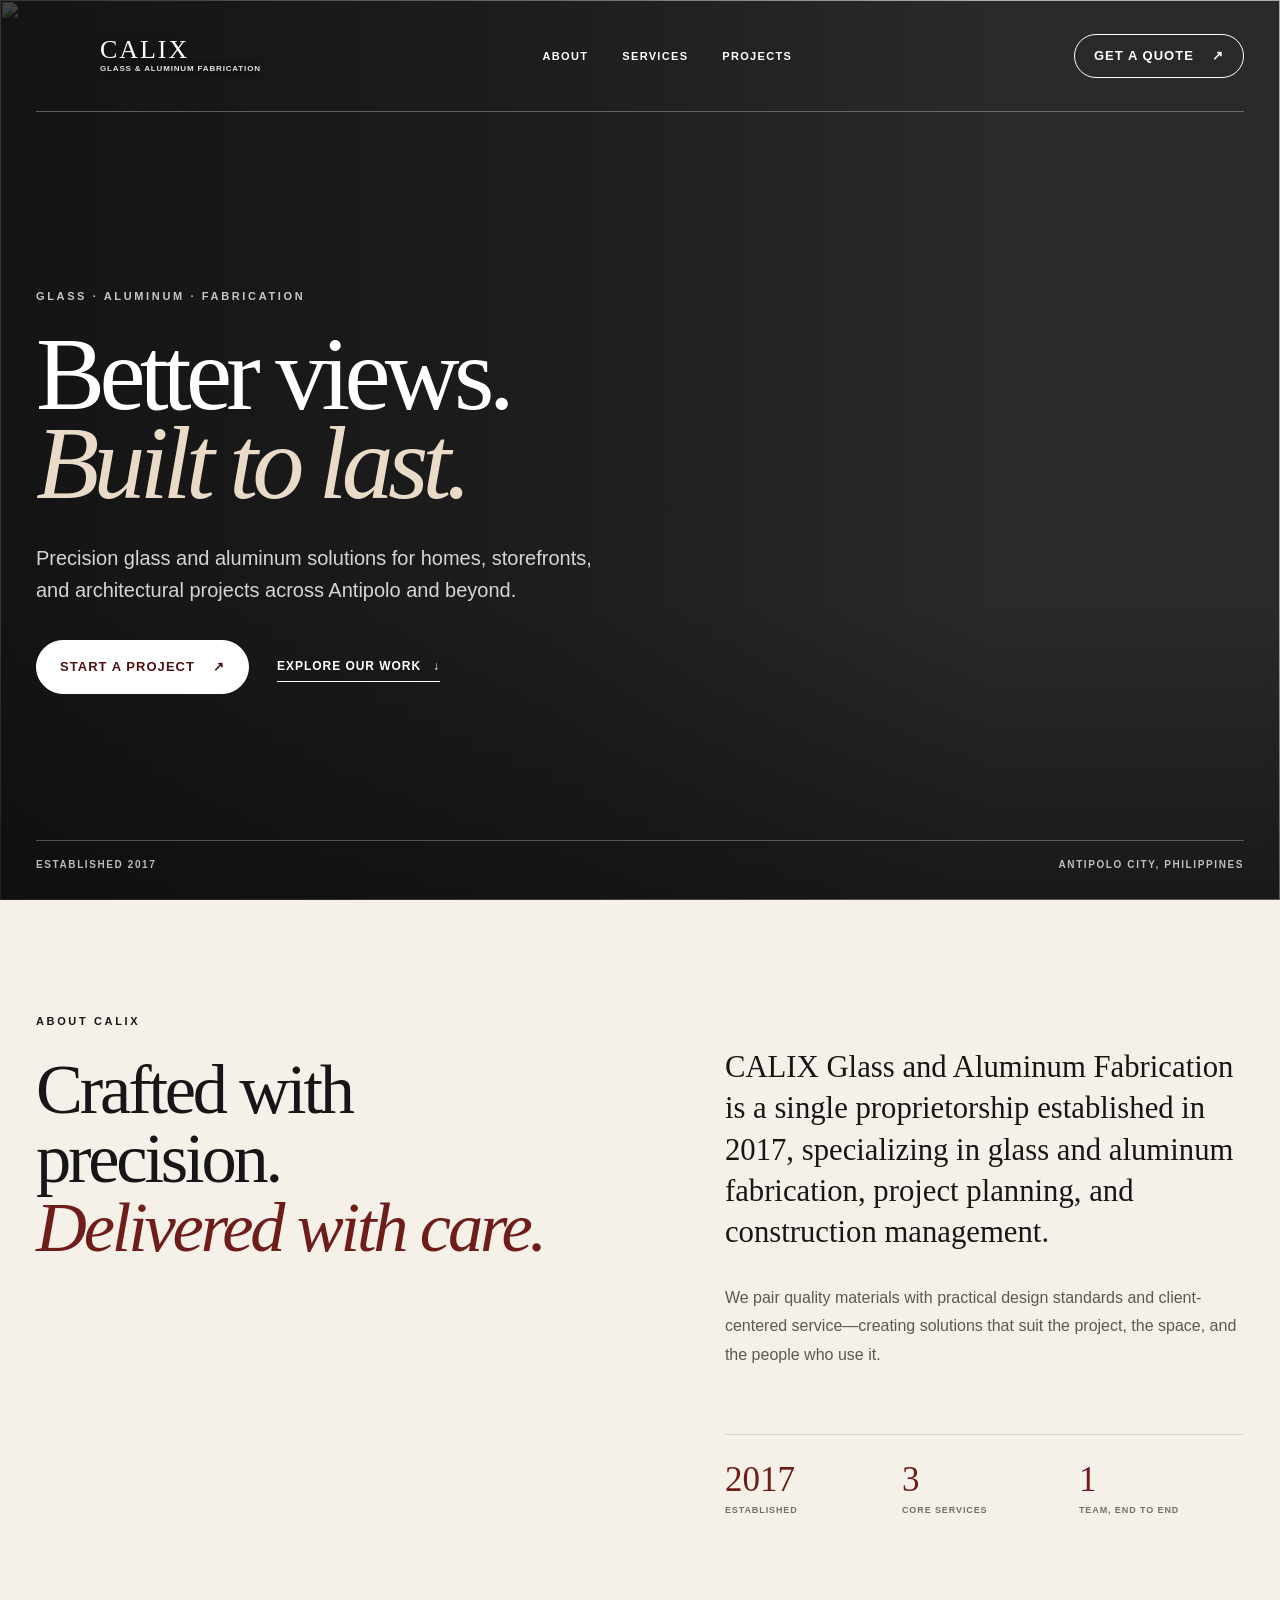
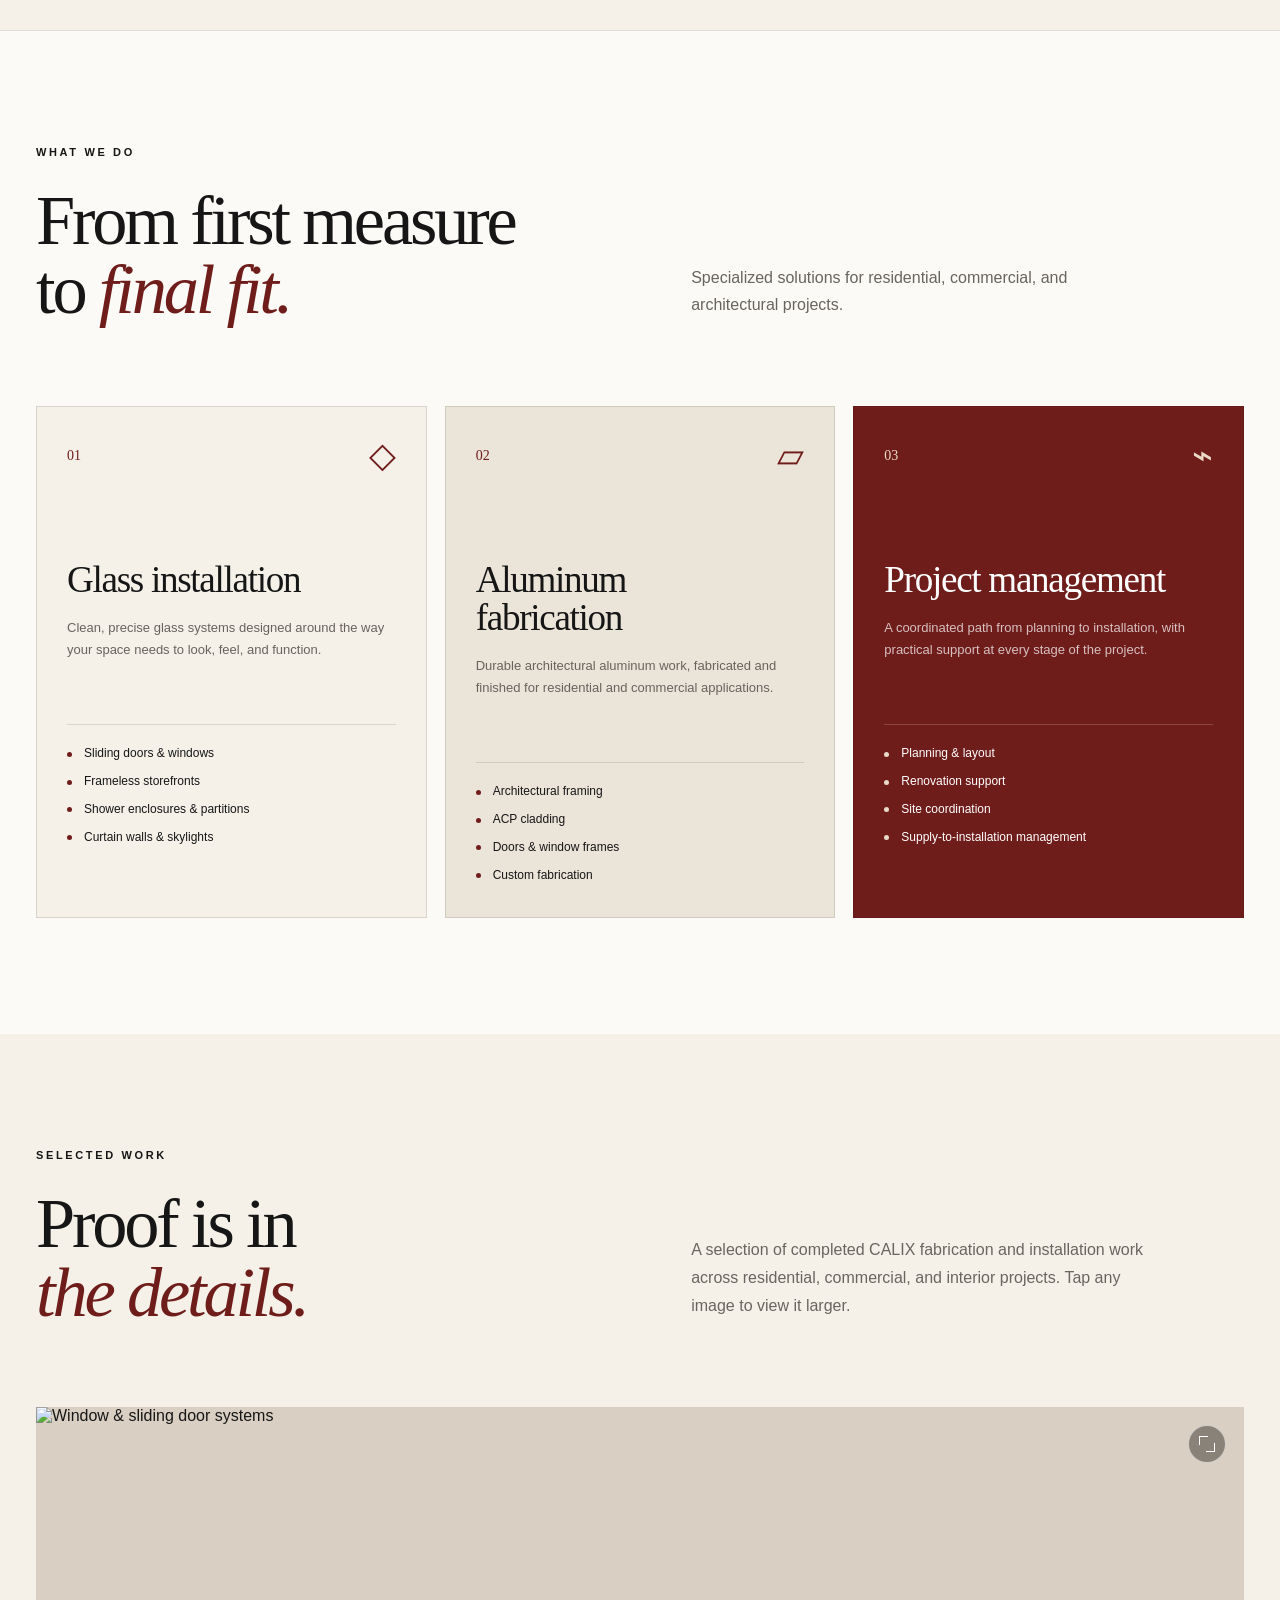
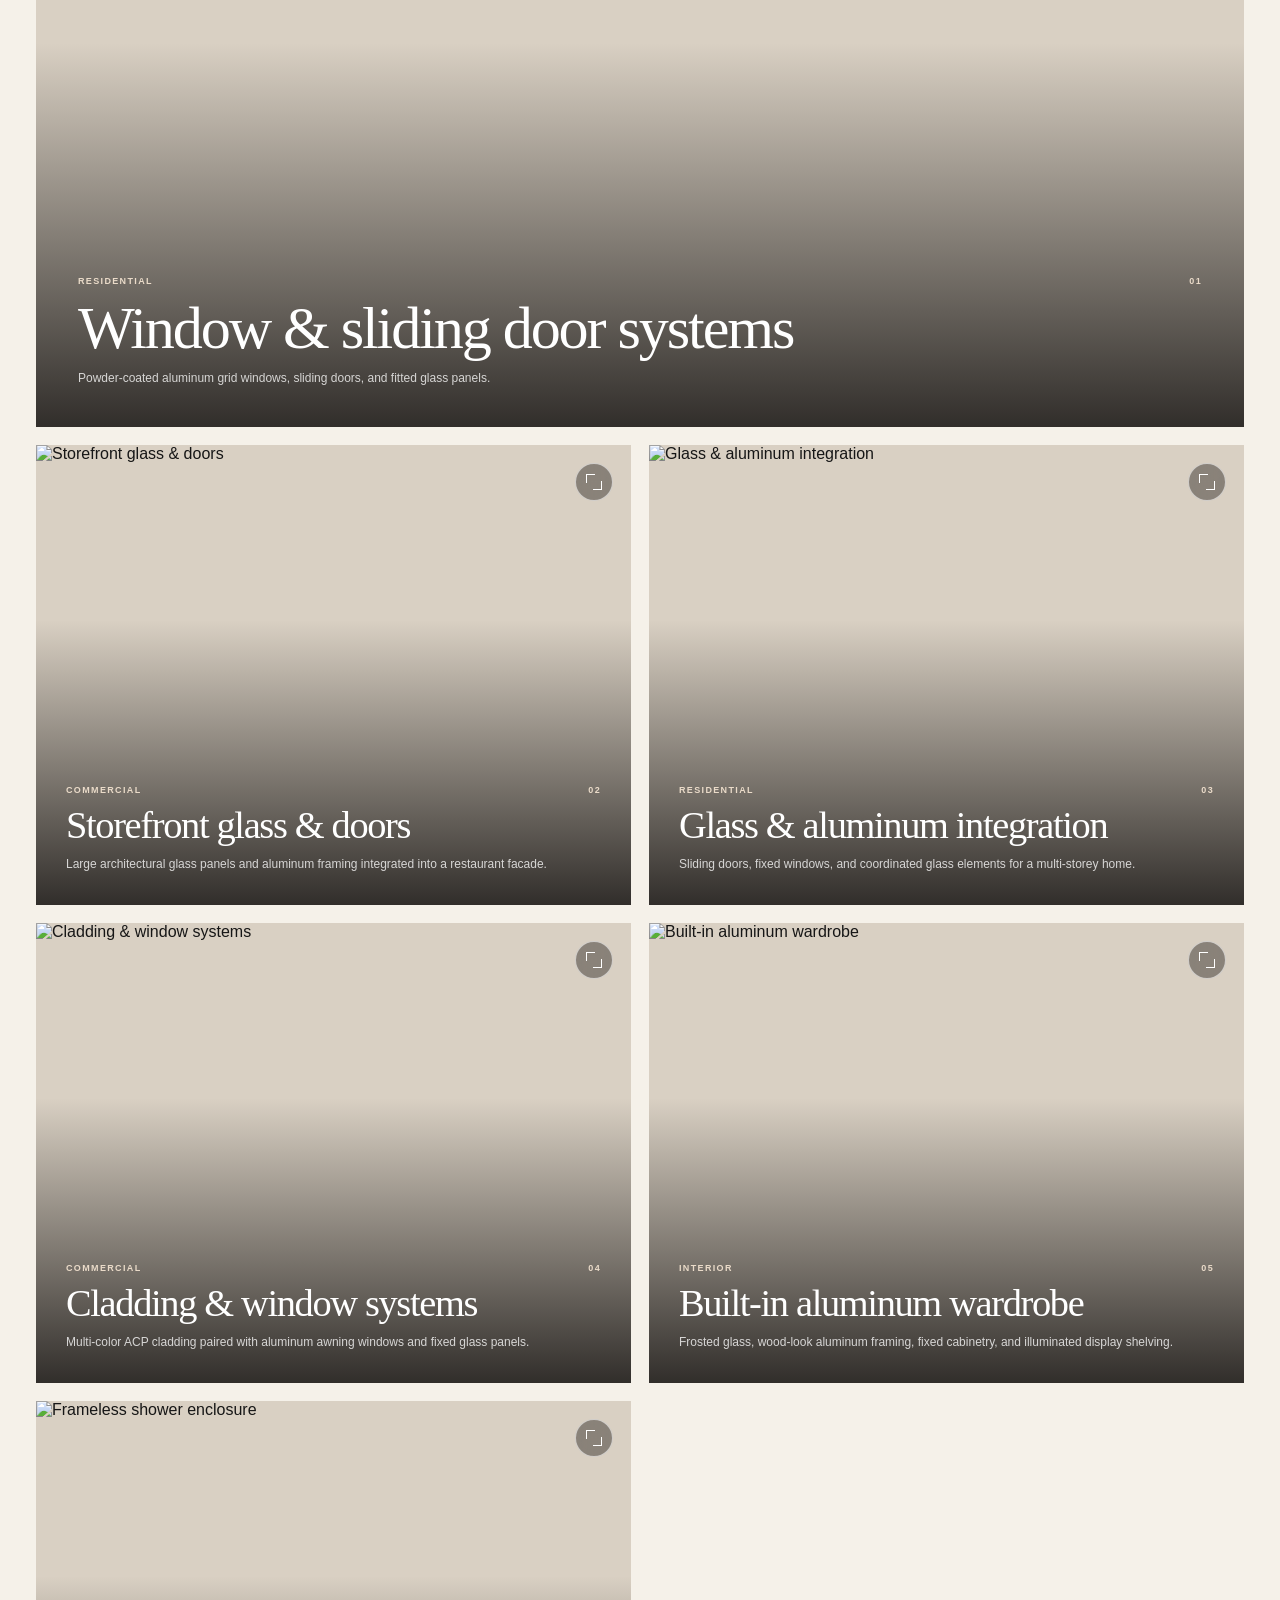
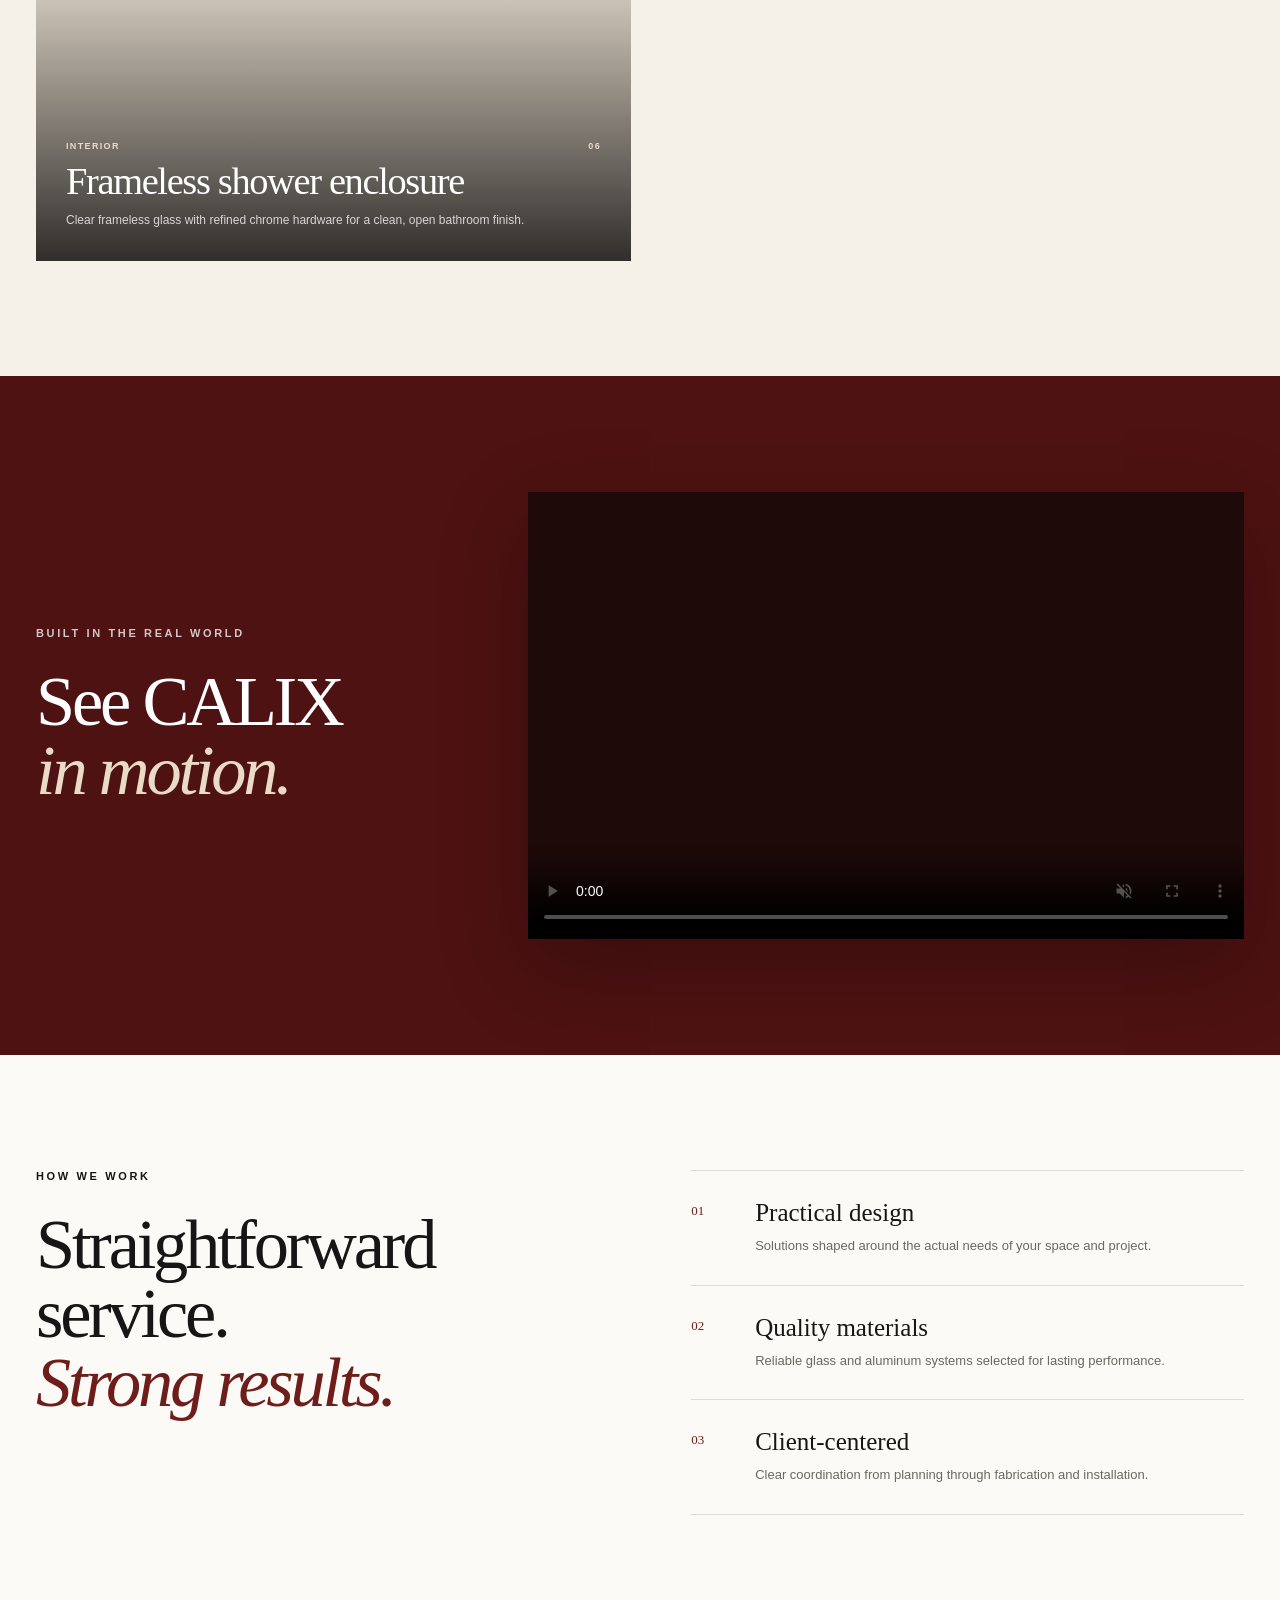
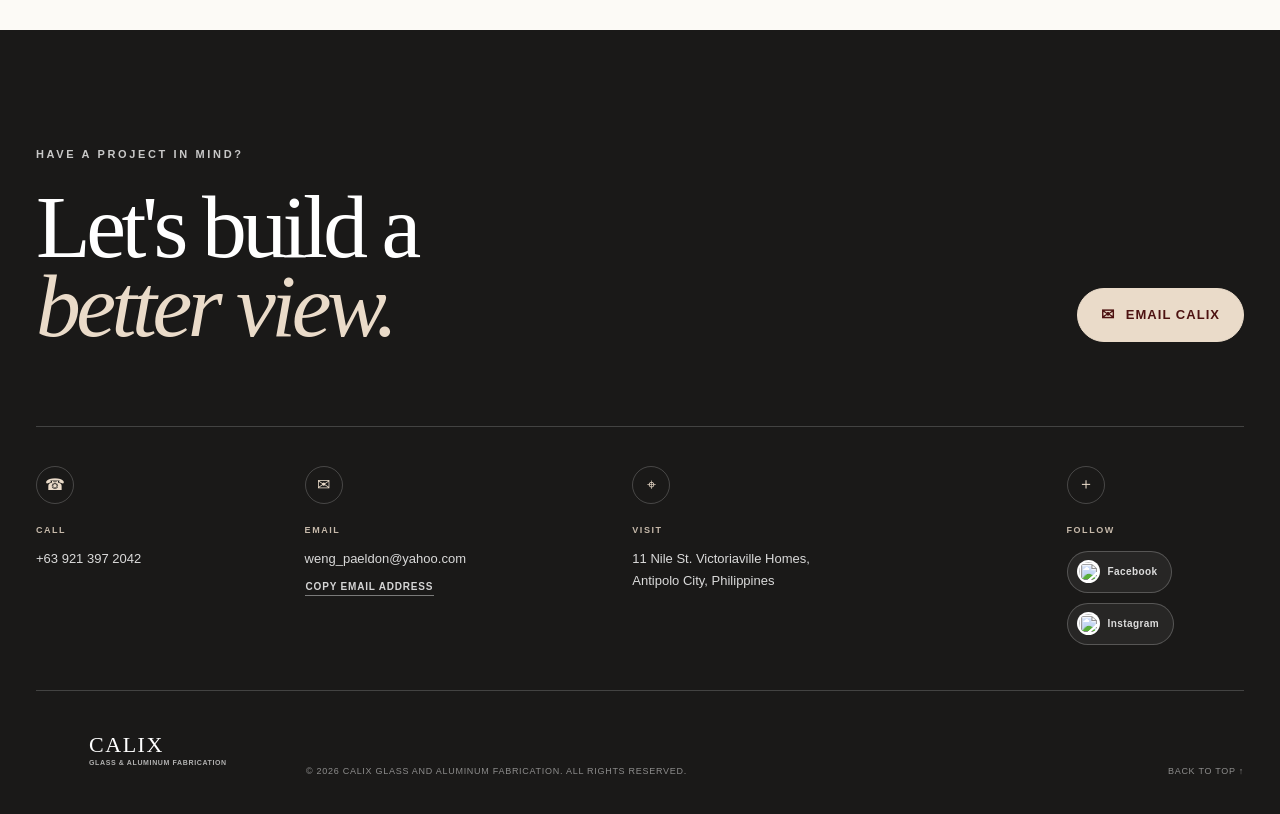
==== index.html @ 837d8180 "Add files via upload" ====
<!doctype html>
<html lang="en">
<head>
  <meta charset="utf-8">
  <meta name="viewport" content="width=device-width, initial-scale=1">
  <meta name="description" content="Glass and aluminum fabrication, installation, and project management for residential, commercial, and architectural projects in Antipolo City, Philippines.">
  <title>CALIX Glass and Aluminum | Fabrication & Installation</title>
  <link rel="stylesheet" href="styles.css">
</head>
<body>
<main>
  <header class="site-header">
    <a class="brand" href="#home" aria-label="CALIX Glass and Aluminum home"><span class="brand-mark" aria-hidden="true"><img src="assets/CALIX_LOGO.png" alt=""></span><span class="brand-copy"><strong>CALIX</strong><small>Glass &amp; Aluminum Fabrication</small></span></a>
    <nav class="desktop-nav" aria-label="Main navigation"><a href="#about">About</a><a href="#services">Services</a><a href="#projects">Projects</a></nav>
    <a class="button button-small" href="#contact">Get a quote <span aria-hidden="true">↗</span></a>
    <div class="mobile-nav"><button class="menu-toggle" type="button" aria-expanded="false" aria-controls="mobile-menu" aria-label="Open navigation menu"><span></span><span></span><span></span></button><nav class="mobile-menu" id="mobile-menu" aria-label="Mobile navigation" hidden><a href="#about">About <span aria-hidden="true">01</span></a><a href="#services">Services <span aria-hidden="true">02</span></a><a href="#projects">Projects <span aria-hidden="true">03</span></a><a href="#contact">Contact <span aria-hidden="true">04</span></a></nav></div>
  </header>

  <section class="hero" id="home">
    <div class="hero-media" aria-hidden="true"><img src="assets/png6.PNG" alt=""></div><div class="hero-shade"></div>
    <div class="hero-content shell"><p class="eyebrow light">Glass · Aluminum · Fabrication</p><h1>Better views.<br><em>Built to last.</em></h1><p class="hero-copy">Precision glass and aluminum solutions for homes, storefronts, and architectural projects across Antipolo and beyond.</p><div class="hero-actions"><a class="button" href="#contact">Start a project <span aria-hidden="true">↗</span></a><a class="text-link light-link" href="#projects">Explore our work <span aria-hidden="true">↓</span></a></div></div>
    <div class="hero-foot shell"><span>Established 2017</span><span>Antipolo City, Philippines</span></div>
  </section>

  <section class="about section-pad" id="about"><div class="shell about-grid"><div><p class="eyebrow">About CALIX</p><h2 class="display-heading">Crafted with precision.<br><em>Delivered with care.</em></h2></div><div class="about-copy"><p class="lead">CALIX Glass and Aluminum Fabrication is a single proprietorship established in 2017, specializing in glass and aluminum fabrication, project planning, and construction management.</p><p>We pair quality materials with practical design standards and client-centered service—creating solutions that suit the project, the space, and the people who use it.</p><div class="stat-row"><div><strong>2017</strong><span>Established</span></div><div><strong>3</strong><span>Core services</span></div><div><strong>1</strong><span>Team, end to end</span></div></div></div></div></section>

  <section class="services section-pad" id="services"><div class="shell"><div class="section-intro"><p class="eyebrow">What we do</p><h2 class="display-heading">From first measure<br>to <em>final fit.</em></h2><p>Specialized solutions for residential, commercial, and architectural projects.</p></div><div class="service-grid">
    <article class="service-card"><div class="service-card-top"><span class="service-number">01</span><span class="service-mark" aria-hidden="true">◇</span></div><h3>Glass installation</h3><p>Clean, precise glass systems designed around the way your space needs to look, feel, and function.</p><ul><li>Sliding doors &amp; windows</li><li>Frameless storefronts</li><li>Shower enclosures &amp; partitions</li><li>Curtain walls &amp; skylights</li></ul></article>
    <article class="service-card"><div class="service-card-top"><span class="service-number">02</span><span class="service-mark" aria-hidden="true">▱</span></div><h3>Aluminum fabrication</h3><p>Durable architectural aluminum work, fabricated and finished for residential and commercial applications.</p><ul><li>Architectural framing</li><li>ACP cladding</li><li>Doors &amp; window frames</li><li>Custom fabrication</li></ul></article>
    <article class="service-card"><div class="service-card-top"><span class="service-number">03</span><span class="service-mark" aria-hidden="true">⌁</span></div><h3>Project management</h3><p>A coordinated path from planning to installation, with practical support at every stage of the project.</p><ul><li>Planning &amp; layout</li><li>Renovation support</li><li>Site coordination</li><li>Supply-to-installation management</li></ul></article>
  </div></div></section>

  <section class="projects section-pad" id="projects"><div class="shell"><div class="projects-head"><div><p class="eyebrow">Selected work</p><h2 class="display-heading">Proof is in<br><em>the details.</em></h2></div><p>A selection of completed CALIX fabrication and installation work across residential, commercial, and interior projects. Tap any image to view it larger.</p></div><div class="project-grid">
    <article class="project-card project-1"><button class="project-photo" type="button" aria-label="Open Window & sliding door systems image"><img src="assets/png6.PNG" alt="Window & sliding door systems"><span class="zoom-cue" aria-hidden="true"></span><span class="project-overlay"><span class="project-meta"><span>Residential</span><span>01</span></span><span class="project-title">Window &amp; sliding door systems</span><span class="project-detail">Powder-coated aluminum grid windows, sliding doors, and fitted glass panels.</span></span></button></article>
    <article class="project-card project-2"><button class="project-photo" type="button" aria-label="Open Storefront glass & doors image"><img src="assets/png2.PNG" alt="Storefront glass & doors"><span class="zoom-cue" aria-hidden="true"></span><span class="project-overlay"><span class="project-meta"><span>Commercial</span><span>02</span></span><span class="project-title">Storefront glass &amp; doors</span><span class="project-detail">Large architectural glass panels and aluminum framing integrated into a restaurant facade.</span></span></button></article>
    <article class="project-card project-3"><button class="project-photo" type="button" aria-label="Open Glass & aluminum integration image"><img src="assets/png10.PNG" alt="Glass & aluminum integration"><span class="zoom-cue" aria-hidden="true"></span><span class="project-overlay"><span class="project-meta"><span>Residential</span><span>03</span></span><span class="project-title">Glass &amp; aluminum integration</span><span class="project-detail">Sliding doors, fixed windows, and coordinated glass elements for a multi-storey home.</span></span></button></article>
    <article class="project-card project-4"><button class="project-photo" type="button" aria-label="Open Cladding & window systems image"><img src="assets/png11.PNG" alt="Cladding & window systems"><span class="zoom-cue" aria-hidden="true"></span><span class="project-overlay"><span class="project-meta"><span>Commercial</span><span>04</span></span><span class="project-title">Cladding &amp; window systems</span><span class="project-detail">Multi-color ACP cladding paired with aluminum awning windows and fixed glass panels.</span></span></button></article>
    <article class="project-card project-5"><button class="project-photo" type="button" aria-label="Open Built-in aluminum wardrobe image"><img src="assets/png 16.PNG" alt="Built-in aluminum wardrobe"><span class="zoom-cue" aria-hidden="true"></span><span class="project-overlay"><span class="project-meta"><span>Interior</span><span>05</span></span><span class="project-title">Built-in aluminum wardrobe</span><span class="project-detail">Frosted glass, wood-look aluminum framing, fixed cabinetry, and illuminated display shelving.</span></span></button></article>
    <article class="project-card project-6"><button class="project-photo" type="button" aria-label="Open Frameless shower enclosure image"><img src="assets/png 14.PNG" alt="Frameless shower enclosure"><span class="zoom-cue" aria-hidden="true"></span><span class="project-overlay"><span class="project-meta"><span>Interior</span><span>06</span></span><span class="project-title">Frameless shower enclosure</span><span class="project-detail">Clear frameless glass with refined chrome hardware for a clean, open bathroom finish.</span></span></button></article>
  </div></div></section>

  <section class="film-section"><div class="shell film-grid"><div class="film-copy"><p class="eyebrow light">Built in the real world</p><h2 class="display-heading light-heading">See CALIX<br><em>in motion.</em></h2></div><div class="film-frame"><video controls muted playsinline preload="metadata" poster="assets/png10.PNG"><source src="assets/CALIXAD.mp4" type="video/mp4">Your browser does not support the video tag.</video></div></div></section>

  <section class="values section-pad"><div class="shell values-grid"><div><p class="eyebrow">How we work</p><h2 class="display-heading">Straightforward service.<br><em>Strong results.</em></h2></div><div class="value-cards"><article><span>01</span><h3>Practical design</h3><p>Solutions shaped around the actual needs of your space and project.</p></article><article><span>02</span><h3>Quality materials</h3><p>Reliable glass and aluminum systems selected for lasting performance.</p></article><article><span>03</span><h3>Client-centered</h3><p>Clear coordination from planning through fabrication and installation.</p></article></div></div></section>

  <footer class="contact" id="contact"><div class="shell"><div class="contact-top"><p class="eyebrow light">Have a project in mind?</p><h2>Let's build a<br><em>better view.</em></h2><div class="quote-actions"><a class="button contact-button" href="https://mail.google.com/mail/?view=cm&amp;fs=1&amp;to=weng_paeldon%40yahoo.com&amp;su=CALIX%20Project%20Inquiry" target="_blank" rel="noopener noreferrer"><span class="mail-symbol" aria-hidden="true">✉</span> Email CALIX</a></div></div>
    <div class="contact-grid"><div><span class="contact-icon" aria-hidden="true">☎</span><span class="contact-label">Call</span><a href="tel:+639213972042">+63 921 397 2042</a></div><div><span class="contact-icon" aria-hidden="true">✉</span><span class="contact-label">Email</span><a href="mailto:weng_paeldon@yahoo.com">weng_paeldon@yahoo.com</a><button class="copy-email" type="button" aria-live="polite">Copy email address</button></div><div><span class="contact-icon" aria-hidden="true">⌖</span><span class="contact-label">Visit</span><address>11 Nile St. Victoriaville Homes,<br>Antipolo City, Philippines</address></div><div><span class="contact-icon" aria-hidden="true">＋</span><span class="contact-label">Follow</span><div class="social-links"><a href="https://www.facebook.com/calixglass" target="_blank" rel="noopener noreferrer" aria-label="CALIX on Facebook"><img src="assets/facebook.png" alt="">Facebook</a><a href="https://www.instagram.com/calix.fabrication/" target="_blank" rel="noopener noreferrer" aria-label="CALIX on Instagram"><img src="assets/social.png" alt="">Instagram</a></div></div></div>
    <div class="footer-bottom"><a class="footer-brand" href="#home" aria-label="CALIX Glass and Aluminum home"><span class="footer-brand-mark" aria-hidden="true"><img src="assets/CALIX_LOGO.png" alt=""></span><span><strong>CALIX</strong><small>Glass &amp; Aluminum Fabrication</small></span></a><p>© 2026 CALIX Glass and Aluminum Fabrication. All rights reserved.</p><a href="#home">Back to top ↑</a></div></div></footer>
</main>

<div class="lightbox" role="dialog" aria-modal="true" aria-label="Project image" hidden><button class="lightbox-close" type="button" aria-label="Close project image">×</button><button class="lightbox-nav lightbox-prev" type="button" aria-label="Previous project">‹</button><figure class="lightbox-figure"><img src="assets/png6.PNG" alt=""><figcaption><span class="lightbox-meta"></span><strong class="lightbox-title"></strong><p class="lightbox-detail"></p></figcaption></figure><button class="lightbox-nav lightbox-next" type="button" aria-label="Next project">›</button></div>
<script src="script.js"></script>
</body>
</html>
---- styles.css ----
:root {
  --ink: #161616;
  --cream: #f5f1e9;
  --paper: #fcfaf6;
  --wine: #6f1d1b;
  --wine-deep: #4d1211;
  --sand: #d8cdbf;
  --line: rgba(22, 22, 22, 0.13);
}

* { box-sizing: border-box; }
html { scroll-behavior: smooth; overflow-x: hidden; }
body {
  margin: 0;
  min-width: 0;
  overflow-x: hidden;
  background: var(--cream);
  color: var(--ink);
  font-family: Arial, Helvetica, sans-serif;
  -webkit-font-smoothing: antialiased;
}
a { color: inherit; }
img { display: block; max-width: 100%; }

.shell { width: min(1240px, calc(100% - 72px)); margin-inline: auto; }
.shell > *, .about-grid > *, .film-grid > *, .values-grid > *, .contact-grid > * { min-width: 0; }
.site-header {
  position: absolute;
  inset: 0 0 auto;
  z-index: 20;
  display: flex;
  align-items: center;
  justify-content: space-between;
  width: min(1240px, calc(100% - 72px));
  height: 112px;
  margin-inline: auto;
  border-bottom: 1px solid rgba(255,255,255,.3);
}
.brand {
  display: inline-flex;
  align-items: center;
  gap: 11px;
  color: white;
  text-decoration: none;
}
.brand-mark { display: block; width: 53px; height: 62px; overflow: hidden; flex: 0 0 auto; filter: drop-shadow(0 2px 5px rgba(255,255,255,.24)); }
.brand-mark img { width: auto; max-width: none; height: 62px; }
.brand-copy { display: flex; flex-direction: column; gap: 1px; min-width: 0; }
.brand-copy strong { color: white; font-family: Georgia, 'Times New Roman', serif; font-size: 26px; font-weight: 500; letter-spacing: .075em; line-height: 1; text-shadow: 0 1px 8px rgba(0,0,0,.5); }
.brand-copy small { color: rgba(255,255,255,.88); font-size: 8px; font-weight: 700; letter-spacing: .105em; line-height: 1.35; text-transform: uppercase; text-shadow: 0 1px 7px rgba(0,0,0,.65); white-space: nowrap; }
.desktop-nav { display: flex; align-items: center; gap: 34px; }
.desktop-nav a { color: white; font-size: 11px; font-weight: 700; letter-spacing: .12em; text-decoration: none; text-transform: uppercase; }
.desktop-nav a:hover { color: #eadbc9; }
.mobile-nav { position: relative; display: none; }
.menu-toggle { position: relative; z-index: 2; display: grid; width: 44px; height: 44px; padding: 12px 10px; border: 1px solid rgba(255,255,255,.65); border-radius: 50%; background: rgba(20,13,12,.14); cursor: pointer; place-content: center; gap: 5px; backdrop-filter: blur(9px); }
.menu-toggle span { display: block; width: 18px; height: 1.5px; background: white; transform-origin: center; transition: transform .22s ease, opacity .22s ease; }
.mobile-nav.is-open .menu-toggle span:nth-child(1) { transform: translateY(6.5px) rotate(45deg); }
.mobile-nav.is-open .menu-toggle span:nth-child(2) { opacity: 0; }
.mobile-nav.is-open .menu-toggle span:nth-child(3) { transform: translateY(-6.5px) rotate(-45deg); }
.mobile-menu { position: absolute; top: 58px; right: 0; width: min(320px, calc(100vw - 32px)); padding: 12px 18px; border: 1px solid rgba(255,255,255,.14); border-radius: 2px; background: rgba(36,18,17,.97); box-shadow: 0 28px 70px rgba(0,0,0,.32); backdrop-filter: blur(18px); }
.mobile-menu[hidden] { display: none; }
.mobile-menu a { display: flex; align-items: center; justify-content: space-between; padding: 16px 4px; border-bottom: 1px solid rgba(255,255,255,.14); color: white; font-family: Georgia, 'Times New Roman', serif; font-size: 24px; text-decoration: none; }
.mobile-menu a:last-child { border-bottom: 0; }
.mobile-menu a span { color: #d9bbaa; font-family: Arial, Helvetica, sans-serif; font-size: 8px; font-weight: 700; letter-spacing: .15em; }
.mobile-menu a:hover, .mobile-menu a:focus-visible { color: #eadbc9; outline: none; }

.button {
  display: inline-flex;
  align-items: center;
  justify-content: center;
  gap: 18px;
  min-height: 54px;
  padding: 0 23px;
  border: 1px solid var(--wine);
  border-radius: 999px;
  background: var(--wine);
  color: white;
  font-size: 13px;
  font-weight: 700;
  letter-spacing: .08em;
  text-decoration: none;
  text-transform: uppercase;
  white-space: nowrap;
  transition: transform .2s ease, background .2s ease;
}
.button:hover { transform: translateY(-2px); background: var(--wine-deep); }
.button-small { min-height: 44px; padding-inline: 19px; border-color: white; background: transparent; }
.button-small:hover { background: white; color: var(--wine); }

.hero {
  position: relative;
  min-height: 760px;
  height: min(920px, 100svh);
  overflow: hidden;
  background: #2d2d2d;
  color: white;
}
.hero-media, .hero-shade { position: absolute; inset: 0; }
.hero-media img { width: 100%; height: 100%; object-fit: cover; object-position: 50% 52%; }
.hero-shade {
  background:
    linear-gradient(90deg, rgba(12,12,12,.77) 0%, rgba(12,12,12,.48) 43%, rgba(12,12,12,.10) 77%),
    linear-gradient(0deg, rgba(8,8,8,.5) 0%, transparent 33%);
}
.hero-content {
  position: relative;
  z-index: 2;
  display: flex;
  flex-direction: column;
  justify-content: center;
  height: 100%;
  padding-top: 84px;
}
.eyebrow {
  margin: 0 0 28px;
  font-size: 11px;
  font-weight: 700;
  letter-spacing: .24em;
  text-transform: uppercase;
}
.eyebrow.light { color: rgba(255,255,255,.76); }
.hero h1 {
  max-width: 900px;
  margin: 0;
  font-family: Georgia, 'Times New Roman', serif;
  font-size: clamp(64px, 8.1vw, 126px);
  font-weight: 400;
  letter-spacing: -.055em;
  line-height: .85;
}
.hero h1 em { color: #eadbc9; font-weight: 400; }
.hero-copy {
  max-width: 570px;
  margin: 35px 0 0;
  color: rgba(255,255,255,.82);
  font-size: clamp(16px, 1.6vw, 20px);
  line-height: 1.6;
}
.hero-actions { display: flex; align-items: center; gap: 28px; margin-top: 34px; }
.hero .button { border-color: white; background: white; color: var(--wine-deep); }
.hero .button:hover { background: #eadbc9; }
.text-link {
  display: inline-flex;
  align-items: center;
  gap: 12px;
  padding-block: 8px;
  border-bottom: 1px solid currentColor;
  font-size: 12px;
  font-weight: 700;
  letter-spacing: .08em;
  text-decoration: none;
  text-transform: uppercase;
}
.light-link { color: white; }
.hero-foot {
  position: absolute;
  z-index: 3;
  right: 0;
  bottom: 30px;
  left: 0;
  display: flex;
  justify-content: space-between;
  padding-top: 18px;
  border-top: 1px solid rgba(255,255,255,.27);
  color: rgba(255,255,255,.72);
  font-size: 10px;
  font-weight: 700;
  letter-spacing: .16em;
  text-transform: uppercase;
}

.section-pad { padding: clamp(88px, 9vw, 132px) 0; }
.display-heading {
  margin: 0;
  font-family: Georgia, 'Times New Roman', serif;
  font-size: clamp(48px, 5.5vw, 82px);
  font-weight: 400;
  letter-spacing: -.045em;
  line-height: .98;
}
.display-heading em { color: var(--wine); font-weight: 400; }
.about { background: var(--cream); }
.about-grid { display: grid; grid-template-columns: 1.05fr .95fr; gap: 9vw; align-items: start; }
.about-copy { padding-top: 32px; }
.about-copy > p { max-width: 590px; color: #5c5853; font-size: 16px; line-height: 1.8; }
.about-copy .lead { margin-top: 0; color: var(--ink); font-family: Georgia, 'Times New Roman', serif; font-size: clamp(24px, 2.4vw, 34px); line-height: 1.34; }
.stat-row { display: grid; grid-template-columns: repeat(3, 1fr); gap: 12px; margin-top: 64px; padding-top: 25px; border-top: 1px solid var(--line); }
.stat-row strong { display: block; color: var(--wine); font-family: Georgia, 'Times New Roman', serif; font-size: 35px; font-weight: 400; }
.stat-row span { display: block; margin-top: 5px; color: #747069; font-size: 9px; font-weight: 700; letter-spacing: .1em; text-transform: uppercase; }

.services { background: var(--paper); border-top: 1px solid var(--line); }
.section-intro { display: grid; grid-template-columns: 1fr 1fr; column-gap: 8vw; align-items: end; margin-bottom: 82px; }
.section-intro .eyebrow { grid-column: 1 / -1; }
.section-intro > p:last-child { max-width: 430px; margin: 0 0 6px; color: #68645f; line-height: 1.7; }
.service-grid { display: grid; grid-template-columns: repeat(3, 1fr); gap: 18px; }
.service-card {
  min-height: 495px;
  padding: 31px 30px 34px;
  border: 1px solid var(--line);
  background: var(--cream);
  transition: transform .25s ease, box-shadow .25s ease, border-color .25s ease;
}
.service-card:nth-child(2) { background: #ebe4d9; }
.service-card:nth-child(3) { background: var(--wine); color: white; }
.service-card:hover { transform: translateY(-7px); border-color: rgba(111,29,27,.32); box-shadow: 0 24px 55px rgba(31,22,17,.1); }
.service-card-top { display: flex; align-items: center; justify-content: space-between; margin-bottom: 88px; }
.service-number { color: var(--wine); font-family: Georgia, 'Times New Roman', serif; font-size: 14px; }
.service-mark { color: var(--wine); font-family: Georgia, 'Times New Roman', serif; font-size: 35px; line-height: 1; }
.service-card:nth-child(3) .service-number, .service-card:nth-child(3) .service-mark { color: #eadbc9; }
.service-card h3 { max-width: 300px; margin: 0; font-family: Georgia, 'Times New Roman', serif; font-size: clamp(30px, 2.9vw, 43px); font-weight: 400; letter-spacing: -.035em; line-height: 1.02; }
.service-card > p { min-height: 76px; margin: 18px 0 31px; color: #68635d; font-size: 13px; line-height: 1.7; }
.service-card:nth-child(3) > p { color: rgba(255,255,255,.72); }
.service-card ul { display: grid; gap: 11px; margin: 0; padding: 20px 0 0; border-top: 1px solid var(--line); list-style: none; }
.service-card:nth-child(3) ul { border-color: rgba(255,255,255,.18); }
.service-card li { position: relative; padding-left: 17px; font-size: 12px; line-height: 1.4; }
.service-card li::before { position: absolute; top: .55em; left: 0; width: 5px; height: 5px; border-radius: 50%; background: var(--wine); content: ''; }
.service-card:nth-child(3) li::before { background: #eadbc9; }

.projects { background: var(--cream); }
.projects-head { display: grid; grid-template-columns: 1fr 1fr; gap: 8vw; align-items: end; margin-bottom: 80px; }
.projects-head > p { max-width: 465px; margin: 0 0 7px; color: #69655f; line-height: 1.75; }
.project-grid { display: grid; grid-template-columns: repeat(2, 1fr); gap: 18px; }
.project-card { min-width: 0; }
.project-card:first-child { grid-column: 1 / -1; }
.project-photo { position: relative; width: 100%; overflow: hidden; min-height: 460px; padding: 0; border: 0; background: #d9d0c3; color: inherit; aspect-ratio: 4 / 3; cursor: zoom-in; font: inherit; text-align: left; }
.project-card:first-child .project-photo { min-height: 620px; aspect-ratio: 2 / 1; }
.project-photo::after { position: absolute; inset: 0; z-index: 1; background: linear-gradient(180deg, transparent 38%, rgba(12,10,9,.82) 100%); content: ''; }
.project-photo img { width: 100%; height: 100%; object-fit: cover; transition: transform .8s cubic-bezier(.2,.8,.2,1); }
.project-card:hover .project-photo img, .project-photo:focus-visible img { transform: scale(1.035); }
.project-photo:focus-visible { outline: 3px solid var(--wine); outline-offset: 4px; }
.project-overlay { position: absolute; z-index: 2; right: 0; bottom: 0; left: 0; padding: 30px; color: white; }
.project-card:first-child .project-overlay { padding: 38px 42px; }
.project-meta { display: flex; justify-content: space-between; margin-bottom: 10px; color: #eadbc9; font-size: 9px; font-weight: 700; letter-spacing: .15em; text-transform: uppercase; }
.project-title { display: block; margin: 0; font-family: Georgia, 'Times New Roman', serif; font-size: clamp(28px, 3vw, 43px); font-weight: 400; letter-spacing: -.035em; line-height: 1.05; }
.project-card:first-child .project-title { font-size: clamp(40px, 4.7vw, 65px); }
.project-detail { display: block; max-width: 620px; margin: 10px 0 0; color: rgba(255,255,255,.78); font-size: 12px; line-height: 1.65; }
.zoom-cue { position: absolute; z-index: 3; top: 18px; right: 18px; display: block; width: 38px; height: 38px; border: 1px solid rgba(255,255,255,.6); border-radius: 50%; background: rgba(19,13,11,.4); backdrop-filter: blur(8px); transition: transform .2s ease, background .2s ease; }
.zoom-cue::before, .zoom-cue::after { position: absolute; width: 8px; height: 8px; content: ''; }
.zoom-cue::before { top: 10px; left: 10px; border-top: 1.5px solid white; border-left: 1.5px solid white; }
.zoom-cue::after { right: 10px; bottom: 10px; border-right: 1.5px solid white; border-bottom: 1.5px solid white; }
.project-photo:hover .zoom-cue, .project-photo:focus-visible .zoom-cue { transform: scale(1.08); background: var(--wine); }

.lightbox { position: fixed; z-index: 1000; inset: 0; display: grid; place-items: center; padding: 44px 92px; background: rgba(10,8,7,.93); backdrop-filter: blur(12px); }
.lightbox[hidden] { display: none; }
.lightbox-figure { display: flex; width: min(1120px, calc(100vw - 184px)); max-height: calc(100vh - 88px); margin: 0; flex-direction: column; align-items: center; }
.lightbox-figure img { display: block; max-width: 100%; max-height: 72vh; object-fit: contain; box-shadow: 0 28px 90px rgba(0,0,0,.4); }
.lightbox-figure figcaption { width: min(760px, 100%); padding: 18px 20px 0; color: rgba(255,255,255,.72); font-size: 12px; line-height: 1.6; text-align: center; }
.lightbox-figure figcaption strong { display: block; margin-bottom: 5px; color: white; font-family: Georgia, 'Times New Roman', serif; font-size: 24px; font-weight: 400; }
.lightbox-close, .lightbox-nav { position: absolute; display: grid; place-items: center; border: 1px solid rgba(255,255,255,.42); border-radius: 50%; background: rgba(255,255,255,.08); color: white; cursor: pointer; transition: background .2s ease, transform .2s ease; }
.lightbox-close { top: 24px; right: 26px; width: 44px; height: 44px; font-size: 24px; }
.lightbox-nav { top: 50%; width: 50px; height: 50px; transform: translateY(-50%); font-size: 30px; }
.lightbox-prev { left: 25px; }
.lightbox-next { right: 25px; }
.lightbox-close:hover, .lightbox-close:focus-visible, .lightbox-nav:hover, .lightbox-nav:focus-visible { background: var(--wine); outline: 2px solid white; outline-offset: 3px; }
.lightbox-nav:hover, .lightbox-nav:focus-visible { transform: translateY(-50%) scale(1.06); }

.film-section { padding: 116px 0; overflow: hidden; background: var(--wine-deep); color: white; }
.film-grid { display: grid; grid-template-columns: .72fr 1.28fr; gap: 7vw; align-items: center; }
.light-heading { color: white; }
.light-heading em { color: #eadbc9; }
.film-frame { overflow: hidden; background: #1e0a09; box-shadow: 0 28px 80px rgba(0,0,0,.25); }
.film-frame video { display: block; width: 100%; aspect-ratio: 16 / 10; object-fit: cover; }

.values { background: var(--paper); }
.values-grid { display: grid; grid-template-columns: 1fr 1fr; gap: 8vw; }
.value-cards { border-top: 1px solid var(--line); }
.value-cards article { display: grid; grid-template-columns: 42px 1fr; column-gap: 22px; padding: 28px 0; border-bottom: 1px solid var(--line); }
.value-cards span { grid-row: span 2; padding-top: 4px; color: var(--wine); font-family: Georgia, 'Times New Roman', serif; font-size: 13px; }
.value-cards h3 { margin: 0 0 8px; font-family: Georgia, 'Times New Roman', serif; font-size: 25px; font-weight: 400; }
.value-cards p { margin: 0; color: #6c6862; font-size: 13px; line-height: 1.65; }

.contact { padding: 118px 0 38px; background: #1a1918; color: white; }
.contact-top { display: grid; grid-template-columns: 1fr auto; align-items: end; padding-bottom: 80px; }
.contact-top .eyebrow { grid-column: 1 / -1; }
.contact-top h2 { margin: 0; font-family: Georgia, 'Times New Roman', serif; font-size: clamp(58px, 7vw, 105px); font-weight: 400; letter-spacing: -.05em; line-height: .88; }
.contact-top h2 em { color: #eadbc9; font-weight: 400; }
.contact-button { gap: 11px; margin-bottom: 8px; border-color: #eadbc9; background: #eadbc9; color: var(--wine-deep); }
.contact-button:hover { background: white; }
.mail-symbol { font-size: 16px; line-height: 1; }
.quote-actions { display: grid; justify-items: start; margin-bottom: 4px; }
.quote-actions .contact-button { margin: 0; }
.copy-email { padding: 3px 1px; border: 0; border-bottom: 1px solid rgba(255,255,255,.42); background: transparent; color: rgba(255,255,255,.82); cursor: pointer; font: inherit; font-size: 10px; font-weight: 700; letter-spacing: .08em; text-transform: uppercase; }
.copy-email:hover, .copy-email:focus-visible { color: #eadbc9; outline: none; border-color: #eadbc9; }
.contact-grid { display: grid; grid-template-columns: 1fr 1.25fr 1.7fr .75fr; gap: 32px; padding: 39px 0 45px; border-top: 1px solid rgba(255,255,255,.18); border-bottom: 1px solid rgba(255,255,255,.18); }
.contact-grid > div { display: flex; flex-direction: column; align-items: flex-start; gap: 8px; }
.contact-icon { display: inline-flex; align-items: center; justify-content: center; width: 38px; height: 38px; margin-bottom: 13px; border: 1px solid rgba(255,255,255,.2); border-radius: 50%; color: #eadbc9; font-size: 16px; }
.contact-label { margin-bottom: 5px; color: #c6b9aa; font-size: 9px; font-weight: 700; letter-spacing: .17em; text-transform: uppercase; }
.contact-grid a, .contact-grid address { color: rgba(255,255,255,.84); font-size: 13px; font-style: normal; line-height: 1.7; text-decoration: none; }
.contact-grid a:hover { color: #eadbc9; }
.social-links { display: flex; flex-wrap: wrap; gap: 10px; margin-top: 3px; }
.social-links a { display: inline-flex; min-height: 42px; align-items: center; gap: 8px; padding: 0 14px 0 9px; border: 1px solid rgba(255,255,255,.22); border-radius: 999px; background: rgba(255,255,255,.06); font-size: 10px; font-weight: 700; letter-spacing: .04em; transition: transform .2s ease, background .2s ease, color .2s ease; }
.social-links img { width: 23px; height: 23px; padding: 2px; border-radius: 50%; background: white; object-fit: contain; opacity: 1; }
.social-links a:hover, .social-links a:focus-visible { transform: translateY(-2px); background: white; color: var(--wine-deep); outline: none; }
.footer-bottom { display: grid; grid-template-columns: 240px 1fr auto; gap: 30px; align-items: end; padding-top: 34px; }
.footer-brand { display: inline-flex; align-items: center; gap: 9px; color: white; text-decoration: none; }
.footer-brand-mark { display: block; width: 44px; height: 51px; overflow: hidden; flex: 0 0 auto; }
.footer-brand-mark img { width: auto; max-width: none; height: 51px; filter: drop-shadow(0 1px 5px rgba(255,255,255,.22)); }
.footer-brand > span:last-child { display: flex; flex-direction: column; }
.footer-brand strong { color: white; font-family: Georgia, 'Times New Roman', serif; font-size: 22px; font-weight: 500; letter-spacing: .07em; line-height: 1; }
.footer-brand small { margin-top: 3px; color: rgba(255,255,255,.66); font-size: 7px; font-weight: 700; letter-spacing: .09em; text-transform: uppercase; white-space: nowrap; }
.footer-bottom p, .footer-bottom a { margin: 0; color: rgba(255,255,255,.5); font-size: 9px; letter-spacing: .08em; text-decoration: none; text-transform: uppercase; }
.footer-bottom .footer-brand { color: white; text-transform: none; }

@media (max-width: 1180px) {
  .shell, .site-header { width: min(100% - 48px, 1240px); }
  .site-header { height: 100px; }
  .brand-copy strong { font-size: 24px; }
  .hero { min-height: 700px; }
  .hero h1 { font-size: clamp(66px, 8.7vw, 106px); }
  .about-grid { gap: 6vw; }
  .display-heading { font-size: clamp(48px, 5.8vw, 72px); }
  .section-intro, .projects-head { gap: 5vw; }
  .service-card { min-height: 475px; padding: 28px 24px 30px; }
  .service-card-top { margin-bottom: 65px; }
  .service-card h3 { font-size: clamp(29px, 2.9vw, 37px); }
  .project-photo { min-height: 380px; }
  .project-card:first-child .project-photo { min-height: 520px; }
  .film-grid { gap: 5vw; }
  .contact-grid { grid-template-columns: .9fr 1.25fr 1.55fr .9fr; gap: 24px; }
  .contact-grid a, .contact-grid address { overflow-wrap: anywhere; }
}

@media (max-width: 900px) {
  .shell, .site-header { width: min(100% - 40px, 1240px); }
  .site-header { height: 92px; }
  .desktop-nav { display: none; }
  .mobile-nav { display: block; }
  .hero { min-height: 720px; height: min(860px, 100svh); }
  .hero-content { padding-top: 70px; }
  .hero h1 { max-width: 740px; font-size: clamp(62px, 11vw, 92px); }
  .hero-copy { max-width: 520px; }
  .about-grid { grid-template-columns: 1fr; gap: 50px; }
  .about-copy { max-width: 680px; padding-top: 0; }
  .section-intro, .projects-head { grid-template-columns: 1fr; gap: 26px; margin-bottom: 58px; }
  .section-intro .eyebrow { grid-column: auto; }
  .section-intro > p:last-child, .projects-head > p { max-width: 600px; }
  .service-grid { grid-template-columns: 1fr; }
  .service-card { display: grid; grid-template-columns: 80px minmax(0, 1fr) minmax(220px, .8fr); column-gap: 28px; min-height: 0; padding: 30px; }
  .service-card-top { grid-column: 1; grid-row: 1 / span 2; display: block; margin: 0; }
  .service-mark { display: block; margin-top: 26px; }
  .service-card h3 { grid-column: 2; margin-top: 0; font-size: 34px; }
  .service-card > p { grid-column: 2; min-height: 0; margin-bottom: 0; }
  .service-card ul { grid-column: 3; grid-row: 1 / span 2; align-content: center; padding: 0 0 0 22px; border-top: 0; border-left: 1px solid var(--line); }
  .service-card:nth-child(3) ul { border-left-color: rgba(255,255,255,.18); }
  .project-photo { min-height: 340px; }
  .project-card:first-child .project-photo { min-height: 470px; }
  .film-grid, .values-grid { grid-template-columns: 1fr; gap: 48px; }
  .film-copy { max-width: 620px; }
  .film-frame { width: 100%; }
  .contact-top { grid-template-columns: 1fr; gap: 34px; padding-bottom: 60px; }
  .contact-top .eyebrow { grid-column: auto; }
  .contact-button { justify-self: start; margin: 0; }
  .contact-grid { grid-template-columns: 1fr 1fr; gap: 38px 32px; }
  .footer-bottom { grid-template-columns: 240px 1fr; align-items: center; }
  .footer-bottom > a:last-child { grid-column: 2; }
}

@media (max-width: 720px) {
  .shell, .site-header { width: min(100% - 36px, 1240px); }
  .site-header { height: 88px; }
  .desktop-nav { display: none; }
  .button-small { min-height: 40px; padding-inline: 15px; font-size: 10px; }
  .hero { min-height: 700px; height: 100svh; }
  .hero-media img { object-position: 64% 50%; }
  .hero-shade { background: linear-gradient(90deg, rgba(12,12,12,.8), rgba(12,12,12,.28)), linear-gradient(0deg, rgba(8,8,8,.55), transparent 42%); }
  .hero-content { justify-content: flex-end; padding: 0 0 130px; }
  .eyebrow { margin-bottom: 20px; }
  .hero h1 { font-size: clamp(54px, 17vw, 82px); line-height: .9; }
  .hero-copy { margin-top: 24px; font-size: 15px; }
  .hero-actions { align-items: flex-start; flex-direction: column; gap: 15px; margin-top: 27px; }
  .hero-foot { bottom: 20px; gap: 18px; font-size: 8px; }
  .section-pad { padding: 82px 0; }
  .display-heading { font-size: clamp(46px, 14vw, 65px); }
  .about-grid, .values-grid, .film-grid { grid-template-columns: 1fr; gap: 44px; }
  .about-copy { padding-top: 0; }
  .about-copy .lead { font-size: 24px; }
  .stat-row { gap: 8px; margin-top: 44px; }
  .stat-row strong { font-size: 28px; }
  .section-intro, .projects-head { grid-template-columns: 1fr; gap: 24px; margin-bottom: 52px; }
  .section-intro .eyebrow { grid-column: auto; }
  .service-grid { grid-template-columns: 1fr; }
  .service-card { display: block; min-height: 0; padding: 25px 23px 28px; }
  .service-card-top { display: flex; margin-bottom: 48px; }
  .service-mark { display: inline; margin-top: 0; }
  .service-card h3, .service-card > p, .service-card ul { display: block; }
  .service-card ul { padding: 20px 0 0; border-top: 1px solid var(--line); border-left: 0; }
  .service-card:nth-child(3) ul { border-top-color: rgba(255,255,255,.18); border-left: 0; }
  .service-card > p { min-height: 0; }
  .project-grid { display: grid; grid-template-columns: 1fr; gap: 14px; margin-right: 0; overflow: visible; padding: 0; }
  .project-card, .project-card:first-child { grid-column: auto; width: 100%; }
  .project-photo, .project-card:first-child .project-photo { min-height: 0; aspect-ratio: 4 / 5; }
  .project-overlay, .project-card:first-child .project-overlay { padding: 25px 22px; }
  .project-card:first-child .project-title { font-size: clamp(30px, 9vw, 42px); }
  .project-detail { font-size: 11px; }
  .lightbox { padding: 72px 15px 24px; }
  .lightbox-figure { width: 100%; max-height: calc(100vh - 96px); }
  .lightbox-figure img { max-height: 62vh; }
  .lightbox-close { top: 14px; right: 14px; }
  .lightbox-nav { top: auto; bottom: 22px; width: 44px; height: 44px; transform: none; }
  .lightbox-prev { left: 18px; }
  .lightbox-next { right: 18px; }
  .lightbox-nav:hover, .lightbox-nav:focus-visible { transform: scale(1.06); }
  .film-section { padding: 86px 0; }
  .contact { padding-top: 86px; }
  .contact-top { grid-template-columns: 1fr; gap: 35px; padding-bottom: 60px; }
  .contact-top h2 { font-size: clamp(56px, 17vw, 78px); }
  .contact-button { justify-self: start; }
  .contact-grid { grid-template-columns: 1fr 1fr; gap: 38px 20px; }
  .social-links { flex-direction: row; flex-wrap: wrap; gap: 9px; }
  .footer-bottom { grid-template-columns: 1fr; gap: 18px; }
  .footer-bottom > a:last-child { grid-column: auto; }
}

@media (max-width: 520px) {
  .shell, .site-header { width: min(100% - 28px, 1240px); }
  .site-header { height: 78px; }
  .brand-mark { width: 43px; height: 50px; }
  .brand-mark img { height: 50px; }
  .brand-copy strong { font-size: 21px; }
  .brand-copy small { max-width: 128px; font-size: 6.5px; white-space: normal; }
  .site-header > .button-small { display: none; }
  .hero { min-height: 660px; height: 100svh; }
  .hero-content { padding-bottom: 118px; }
  .hero h1 { font-size: clamp(48px, 16vw, 70px); }
  .hero-copy { font-size: 14px; line-height: 1.55; }
  .hero-actions { width: 100%; }
  .hero-actions .button { min-height: 48px; padding-inline: 19px; font-size: 11px; }
  .hero-foot { align-items: flex-end; gap: 10px; font-size: 7px; letter-spacing: .1em; }
  .hero-foot span:last-child { max-width: 130px; text-align: right; }
  .section-pad { padding: 70px 0; }
  .eyebrow { font-size: 9px; letter-spacing: .2em; }
  .display-heading { font-size: clamp(40px, 13.5vw, 58px); }
  .about-copy .lead { font-size: 22px; }
  .about-copy > p { font-size: 14px; }
  .stat-row { grid-template-columns: 1fr 1fr; gap: 24px 12px; }
  .stat-row > div:last-child { grid-column: 1 / -1; }
  .section-intro, .projects-head { margin-bottom: 42px; }
  .service-card { padding: 22px 20px 25px; }
  .service-card-top { margin-bottom: 40px; }
  .service-card h3 { font-size: 31px; }
  .project-photo, .project-card:first-child .project-photo { aspect-ratio: 1 / 1.12; }
  .project-overlay, .project-card:first-child .project-overlay { padding: 21px 18px; }
  .project-title, .project-card:first-child .project-title { font-size: 29px; }
  .project-detail { margin-top: 7px; font-size: 10px; line-height: 1.5; }
  .film-section { padding: 70px 0; }
  .film-grid { gap: 34px; }
  .film-frame video { aspect-ratio: 16 / 11; }
  .value-cards article { grid-template-columns: 32px 1fr; column-gap: 14px; }
  .contact { padding: 72px 0 30px; }
  .contact-top h2 { font-size: clamp(48px, 16vw, 68px); }
  .contact-grid { grid-template-columns: 1fr; gap: 32px; }
  .contact-grid > div { padding-bottom: 24px; border-bottom: 1px solid rgba(255,255,255,.1); }
  .contact-grid > div:last-child { border-bottom: 0; padding-bottom: 0; }
  .social-links { flex-direction: row; flex-wrap: wrap; gap: 12px 18px; }
  .footer-bottom { align-items: start; }
  .footer-bottom p { max-width: 270px; line-height: 1.6; }
}

@media (max-width: 360px) {
  .brand { gap: 8px; }
  .brand-mark { width: 39px; height: 46px; }
  .brand-mark img { height: 46px; }
  .brand-copy strong { font-size: 19px; }
  .brand-copy small { max-width: 115px; font-size: 6px; }
  .hero h1 { font-size: 46px; }
  .hero-copy { font-size: 13px; }
  .stat-row { grid-template-columns: 1fr; }
  .stat-row > div:last-child { grid-column: auto; }
}

@media (prefers-reduced-motion: reduce) {
  html { scroll-behavior: auto; }
  *, *::before, *::after { transition-duration: .01ms !important; animation-duration: .01ms !important; }
}
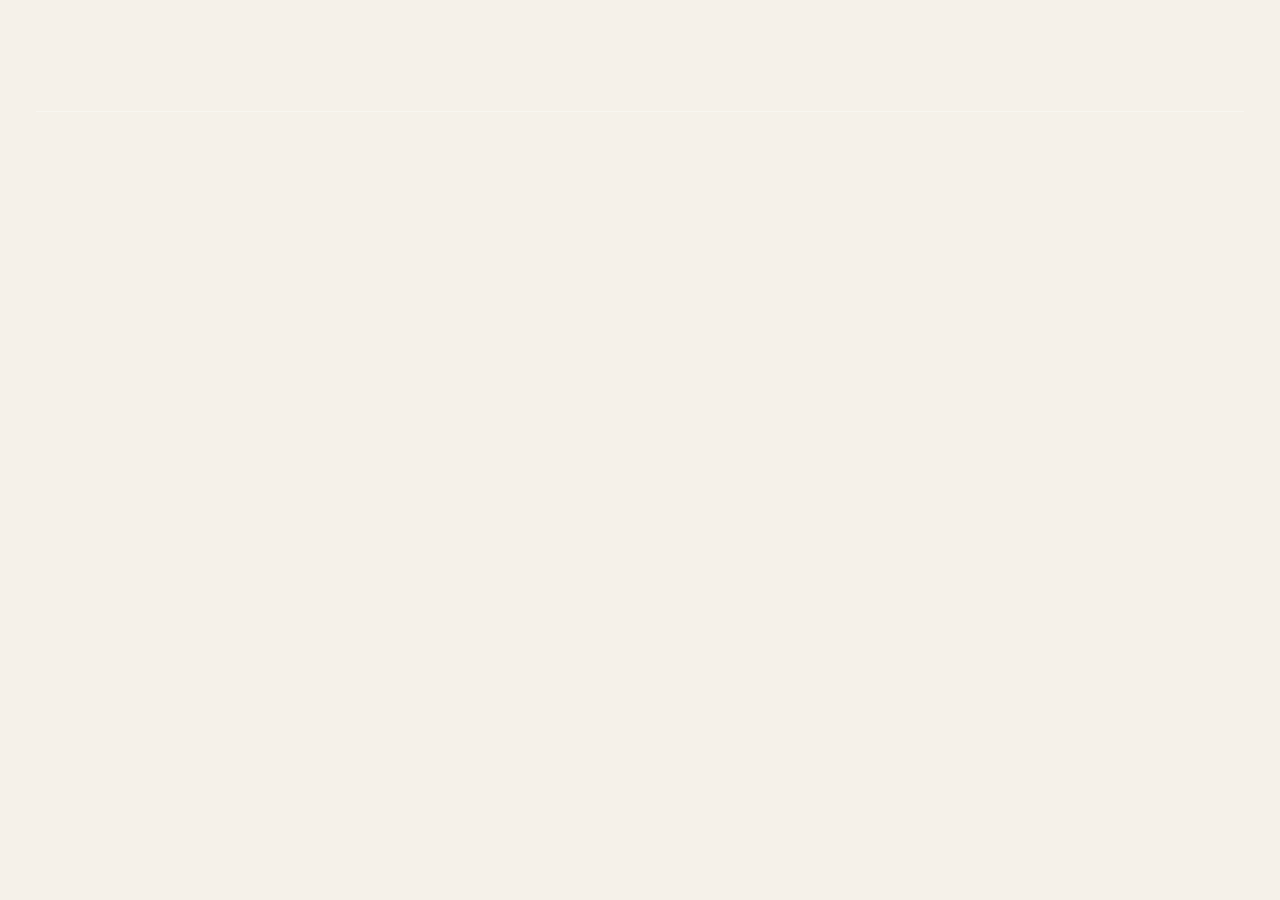
==== commit e6362f17: "fix: correct image paths for GitHub Pages" ====
--- a/index.html
+++ b/index.html
@@ -10,45 +10,5 @@
 <body>
 <main>
   <header class="site-header">
-    <a class="brand" href="#home" aria-label="CALIX Glass and Aluminum home"><span class="brand-mark" aria-hidden="true"><img src="assets/CALIX_LOGO.png" alt=""></span><span class="brand-copy"><strong>CALIX</strong><small>Glass &amp; Aluminum Fabrication</small></span></a>
-    <nav class="desktop-nav" aria-label="Main navigation"><a href="#about">About</a><a href="#services">Services</a><a href="#projects">Projects</a></nav>
-    <a class="button button-small" href="#contact">Get a quote <span aria-hidden="true">↗</span></a>
-    <div class="mobile-nav"><button class="menu-toggle" type="button" aria-expanded="false" aria-controls="mobile-menu" aria-label="Open navigation menu"><span></span><span></span><span></span></button><nav class="mobile-menu" id="mobile-menu" aria-label="Mobile navigation" hidden><a href="#about">About <span aria-hidden="true">01</span></a><a href="#services">Services <span aria-hidden="true">02</span></a><a href="#projects">Projects <span aria-hidden="true">03</span></a><a href="#contact">Contact <span aria-hidden="true">04</span></a></nav></div>
-  </header>
-
-  <section class="hero" id="home">
-    <div class="hero-media" aria-hidden="true"><img src="assets/png6.PNG" alt=""></div><div class="hero-shade"></div>
-    <div class="hero-content shell"><p class="eyebrow light">Glass · Aluminum · Fabrication</p><h1>Better views.<br><em>Built to last.</em></h1><p class="hero-copy">Precision glass and aluminum solutions for homes, storefronts, and architectural projects across Antipolo and beyond.</p><div class="hero-actions"><a class="button" href="#contact">Start a project <span aria-hidden="true">↗</span></a><a class="text-link light-link" href="#projects">Explore our work <span aria-hidden="true">↓</span></a></div></div>
-    <div class="hero-foot shell"><span>Established 2017</span><span>Antipolo City, Philippines</span></div>
-  </section>
-
-  <section class="about section-pad" id="about"><div class="shell about-grid"><div><p class="eyebrow">About CALIX</p><h2 class="display-heading">Crafted with precision.<br><em>Delivered with care.</em></h2></div><div class="about-copy"><p class="lead">CALIX Glass and Aluminum Fabrication is a single proprietorship established in 2017, specializing in glass and aluminum fabrication, project planning, and construction management.</p><p>We pair quality materials with practical design standards and client-centered service—creating solutions that suit the project, the space, and the people who use it.</p><div class="stat-row"><div><strong>2017</strong><span>Established</span></div><div><strong>3</strong><span>Core services</span></div><div><strong>1</strong><span>Team, end to end</span></div></div></div></div></section>
-
-  <section class="services section-pad" id="services"><div class="shell"><div class="section-intro"><p class="eyebrow">What we do</p><h2 class="display-heading">From first measure<br>to <em>final fit.</em></h2><p>Specialized solutions for residential, commercial, and architectural projects.</p></div><div class="service-grid">
-    <article class="service-card"><div class="service-card-top"><span class="service-number">01</span><span class="service-mark" aria-hidden="true">◇</span></div><h3>Glass installation</h3><p>Clean, precise glass systems designed around the way your space needs to look, feel, and function.</p><ul><li>Sliding doors &amp; windows</li><li>Frameless storefronts</li><li>Shower enclosures &amp; partitions</li><li>Curtain walls &amp; skylights</li></ul></article>
-    <article class="service-card"><div class="service-card-top"><span class="service-number">02</span><span class="service-mark" aria-hidden="true">▱</span></div><h3>Aluminum fabrication</h3><p>Durable architectural aluminum work, fabricated and finished for residential and commercial applications.</p><ul><li>Architectural framing</li><li>ACP cladding</li><li>Doors &amp; window frames</li><li>Custom fabrication</li></ul></article>
-    <article class="service-card"><div class="service-card-top"><span class="service-number">03</span><span class="service-mark" aria-hidden="true">⌁</span></div><h3>Project management</h3><p>A coordinated path from planning to installation, with practical support at every stage of the project.</p><ul><li>Planning &amp; layout</li><li>Renovation support</li><li>Site coordination</li><li>Supply-to-installation management</li></ul></article>
-  </div></div></section>
-
-  <section class="projects section-pad" id="projects"><div class="shell"><div class="projects-head"><div><p class="eyebrow">Selected work</p><h2 class="display-heading">Proof is in<br><em>the details.</em></h2></div><p>A selection of completed CALIX fabrication and installation work across residential, commercial, and interior projects. Tap any image to view it larger.</p></div><div class="project-grid">
-    <article class="project-card project-1"><button class="project-photo" type="button" aria-label="Open Window & sliding door systems image"><img src="assets/png6.PNG" alt="Window & sliding door systems"><span class="zoom-cue" aria-hidden="true"></span><span class="project-overlay"><span class="project-meta"><span>Residential</span><span>01</span></span><span class="project-title">Window &amp; sliding door systems</span><span class="project-detail">Powder-coated aluminum grid windows, sliding doors, and fitted glass panels.</span></span></button></article>
-    <article class="project-card project-2"><button class="project-photo" type="button" aria-label="Open Storefront glass & doors image"><img src="assets/png2.PNG" alt="Storefront glass & doors"><span class="zoom-cue" aria-hidden="true"></span><span class="project-overlay"><span class="project-meta"><span>Commercial</span><span>02</span></span><span class="project-title">Storefront glass &amp; doors</span><span class="project-detail">Large architectural glass panels and aluminum framing integrated into a restaurant facade.</span></span></button></article>
-    <article class="project-card project-3"><button class="project-photo" type="button" aria-label="Open Glass & aluminum integration image"><img src="assets/png10.PNG" alt="Glass & aluminum integration"><span class="zoom-cue" aria-hidden="true"></span><span class="project-overlay"><span class="project-meta"><span>Residential</span><span>03</span></span><span class="project-title">Glass &amp; aluminum integration</span><span class="project-detail">Sliding doors, fixed windows, and coordinated glass elements for a multi-storey home.</span></span></button></article>
-    <article class="project-card project-4"><button class="project-photo" type="button" aria-label="Open Cladding & window systems image"><img src="assets/png11.PNG" alt="Cladding & window systems"><span class="zoom-cue" aria-hidden="true"></span><span class="project-overlay"><span class="project-meta"><span>Commercial</span><span>04</span></span><span class="project-title">Cladding &amp; window systems</span><span class="project-detail">Multi-color ACP cladding paired with aluminum awning windows and fixed glass panels.</span></span></button></article>
-    <article class="project-card project-5"><button class="project-photo" type="button" aria-label="Open Built-in aluminum wardrobe image"><img src="assets/png 16.PNG" alt="Built-in aluminum wardrobe"><span class="zoom-cue" aria-hidden="true"></span><span class="project-overlay"><span class="project-meta"><span>Interior</span><span>05</span></span><span class="project-title">Built-in aluminum wardrobe</span><span class="project-detail">Frosted glass, wood-look aluminum framing, fixed cabinetry, and illuminated display shelving.</span></span></button></article>
-    <article class="project-card project-6"><button class="project-photo" type="button" aria-label="Open Frameless shower enclosure image"><img src="assets/png 14.PNG" alt="Frameless shower enclosure"><span class="zoom-cue" aria-hidden="true"></span><span class="project-overlay"><span class="project-meta"><span>Interior</span><span>06</span></span><span class="project-title">Frameless shower enclosure</span><span class="project-detail">Clear frameless glass with refined chrome hardware for a clean, open bathroom finish.</span></span></button></article>
-  </div></div></section>
-
-  <section class="film-section"><div class="shell film-grid"><div class="film-copy"><p class="eyebrow light">Built in the real world</p><h2 class="display-heading light-heading">See CALIX<br><em>in motion.</em></h2></div><div class="film-frame"><video controls muted playsinline preload="metadata" poster="assets/png10.PNG"><source src="assets/CALIXAD.mp4" type="video/mp4">Your browser does not support the video tag.</video></div></div></section>
-
-  <section class="values section-pad"><div class="shell values-grid"><div><p class="eyebrow">How we work</p><h2 class="display-heading">Straightforward service.<br><em>Strong results.</em></h2></div><div class="value-cards"><article><span>01</span><h3>Practical design</h3><p>Solutions shaped around the actual needs of your space and project.</p></article><article><span>02</span><h3>Quality materials</h3><p>Reliable glass and aluminum systems selected for lasting performance.</p></article><article><span>03</span><h3>Client-centered</h3><p>Clear coordination from planning through fabrication and installation.</p></article></div></div></section>
-
-  <footer class="contact" id="contact"><div class="shell"><div class="contact-top"><p class="eyebrow light">Have a project in mind?</p><h2>Let's build a<br><em>better view.</em></h2><div class="quote-actions"><a class="button contact-button" href="https://mail.google.com/mail/?view=cm&amp;fs=1&amp;to=weng_paeldon%40yahoo.com&amp;su=CALIX%20Project%20Inquiry" target="_blank" rel="noopener noreferrer"><span class="mail-symbol" aria-hidden="true">✉</span> Email CALIX</a></div></div>
-    <div class="contact-grid"><div><span class="contact-icon" aria-hidden="true">☎</span><span class="contact-label">Call</span><a href="tel:+639213972042">+63 921 397 2042</a></div><div><span class="contact-icon" aria-hidden="true">✉</span><span class="contact-label">Email</span><a href="mailto:weng_paeldon@yahoo.com">weng_paeldon@yahoo.com</a><button class="copy-email" type="button" aria-live="polite">Copy email address</button></div><div><span class="contact-icon" aria-hidden="true">⌖</span><span class="contact-label">Visit</span><address>11 Nile St. Victoriaville Homes,<br>Antipolo City, Philippines</address></div><div><span class="contact-icon" aria-hidden="true">＋</span><span class="contact-label">Follow</span><div class="social-links"><a href="https://www.facebook.com/calixglass" target="_blank" rel="noopener noreferrer" aria-label="CALIX on Facebook"><img src="assets/facebook.png" alt="">Facebook</a><a href="https://www.instagram.com/calix.fabrication/" target="_blank" rel="noopener noreferrer" aria-label="CALIX on Instagram"><img src="assets/social.png" alt="">Instagram</a></div></div></div>
-    <div class="footer-bottom"><a class="footer-brand" href="#home" aria-label="CALIX Glass and Aluminum home"><span class="footer-brand-mark" aria-hidden="true"><img src="assets/CALIX_LOGO.png" alt=""></span><span><strong>CALIX</strong><small>Glass &amp; Aluminum Fabrication</small></span></a><p>© 2026 CALIX Glass and Aluminum Fabrication. All rights reserved.</p><a href="#home">Back to top ↑</a></div></div></footer>
-</main>
-
-<div class="lightbox" role="dialog" aria-modal="true" aria-label="Project image" hidden><button class="lightbox-close" type="button" aria-label="Close project image">×</button><button class="lightbox-nav lightbox-prev" type="button" aria-label="Previous project">‹</button><figure class="lightbox-figure"><img src="assets/png6.PNG" alt=""><figcaption><span class="lightbox-meta"></span><strong class="lightbox-title"></strong><p class="lightbox-detail"></p></figcaption></figure><button class="lightbox-nav lightbox-next" type="button" aria-label="Next project">›</button></div>
-<script src="script.js"></script>
-</body>
-</html>
+    <a class="brand" href="#home" aria-label="CALIX Glass and Aluminum home"><span class="brand-mark" aria-hidden="true"><img src="CALIX_LOGO.png" alt=""></span><span class="brand-copy"><st
+[...truncated...]
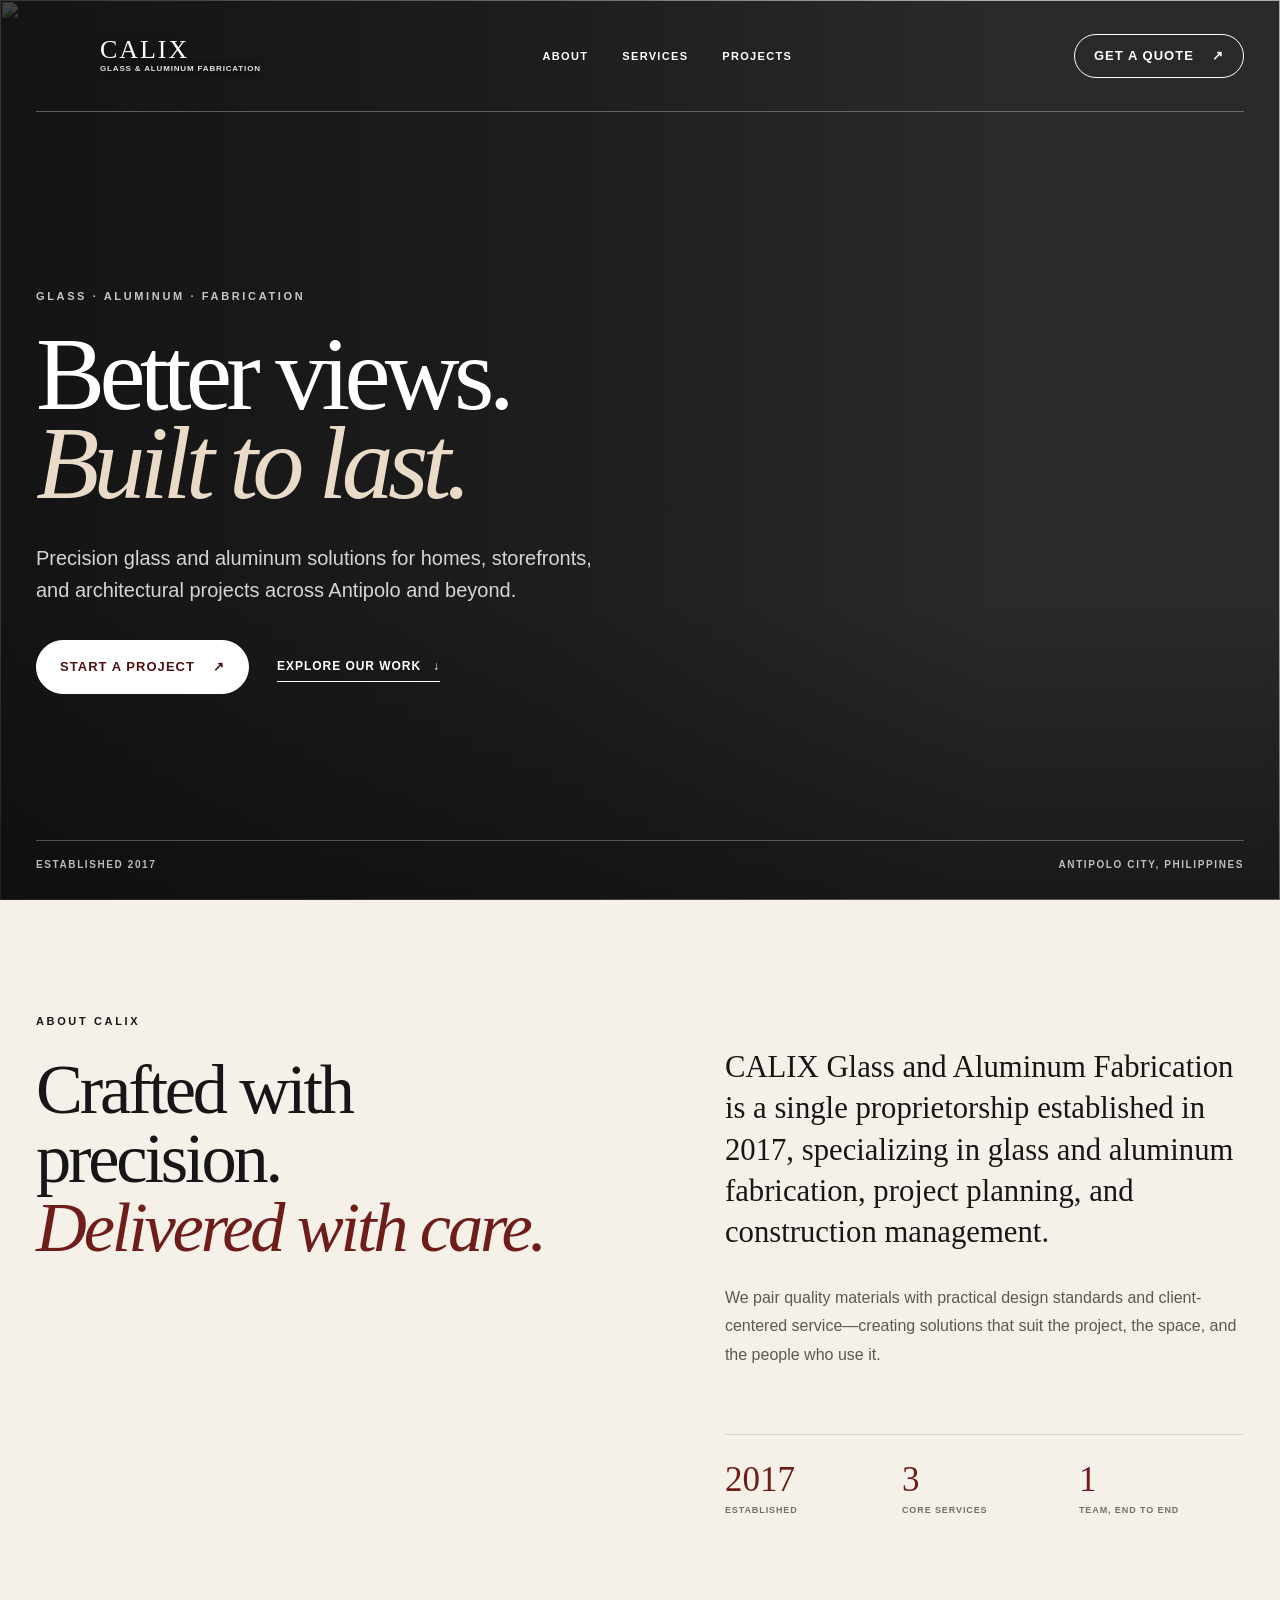
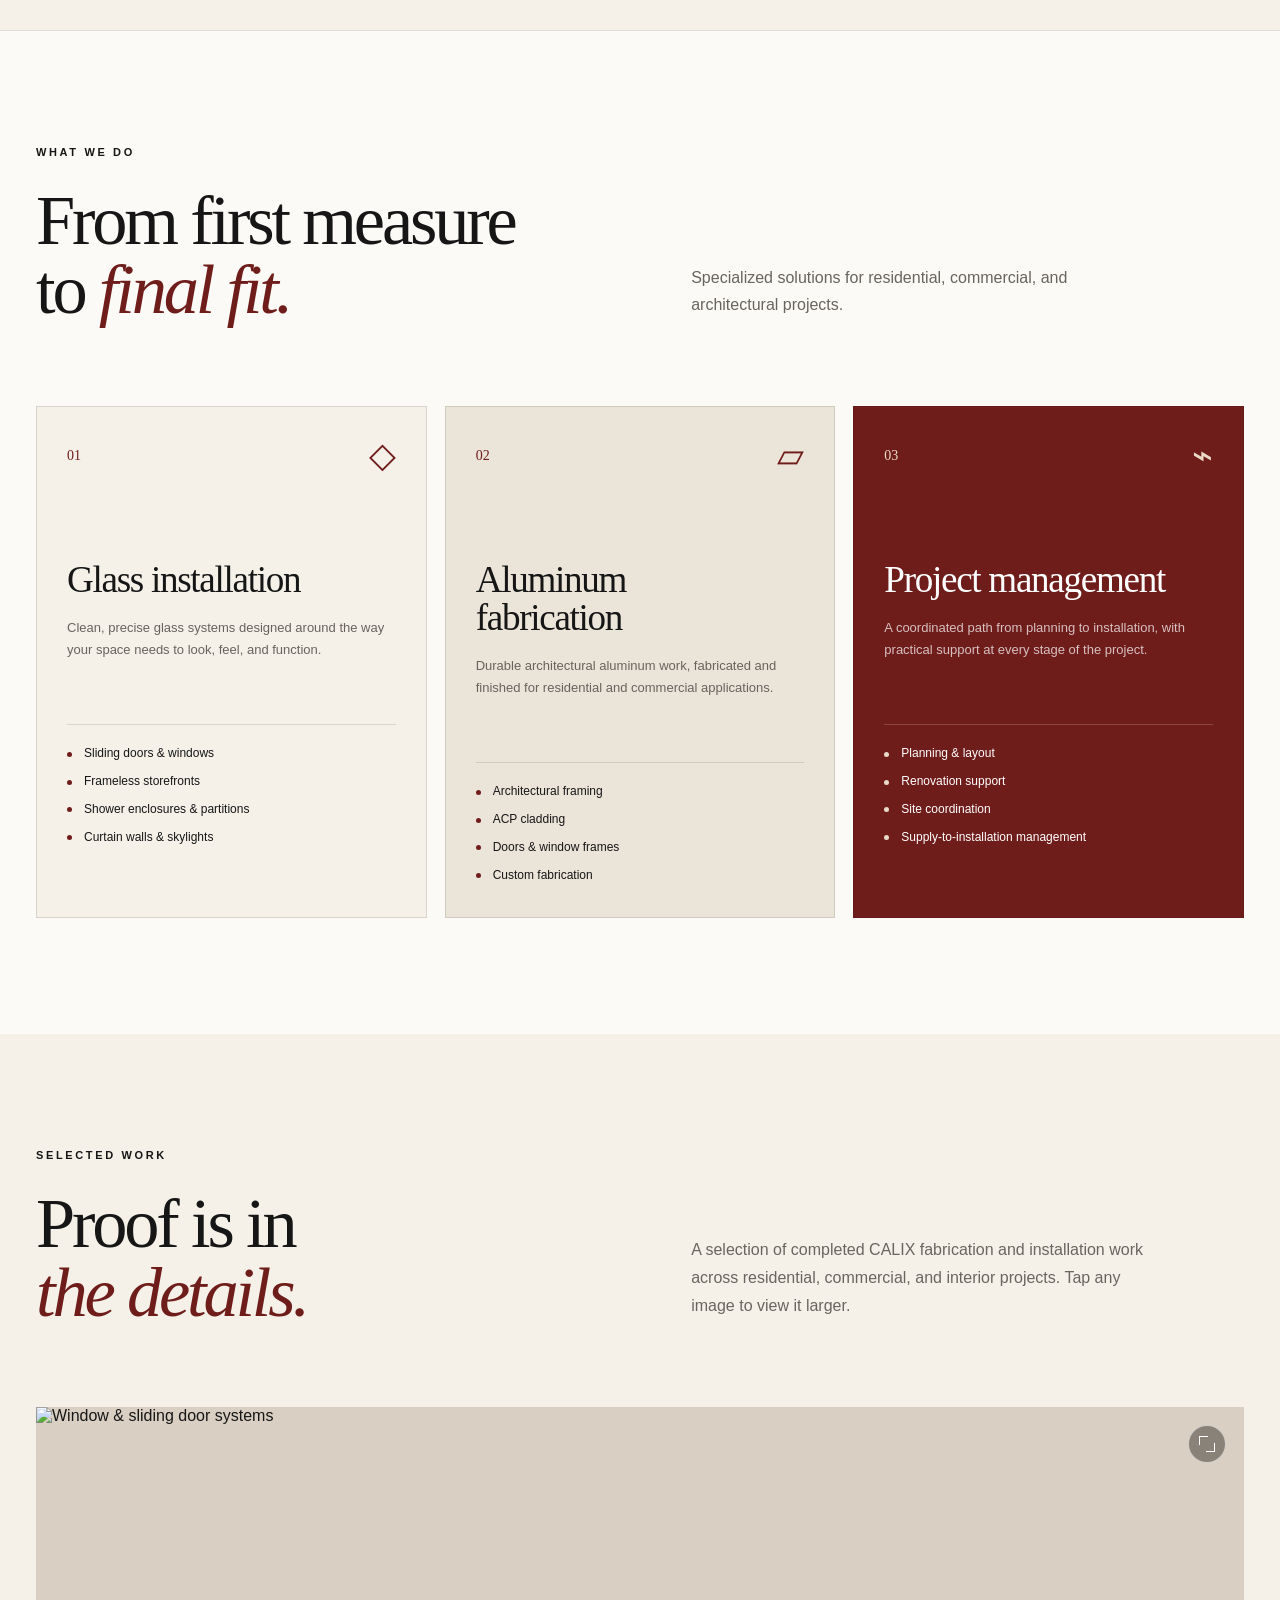
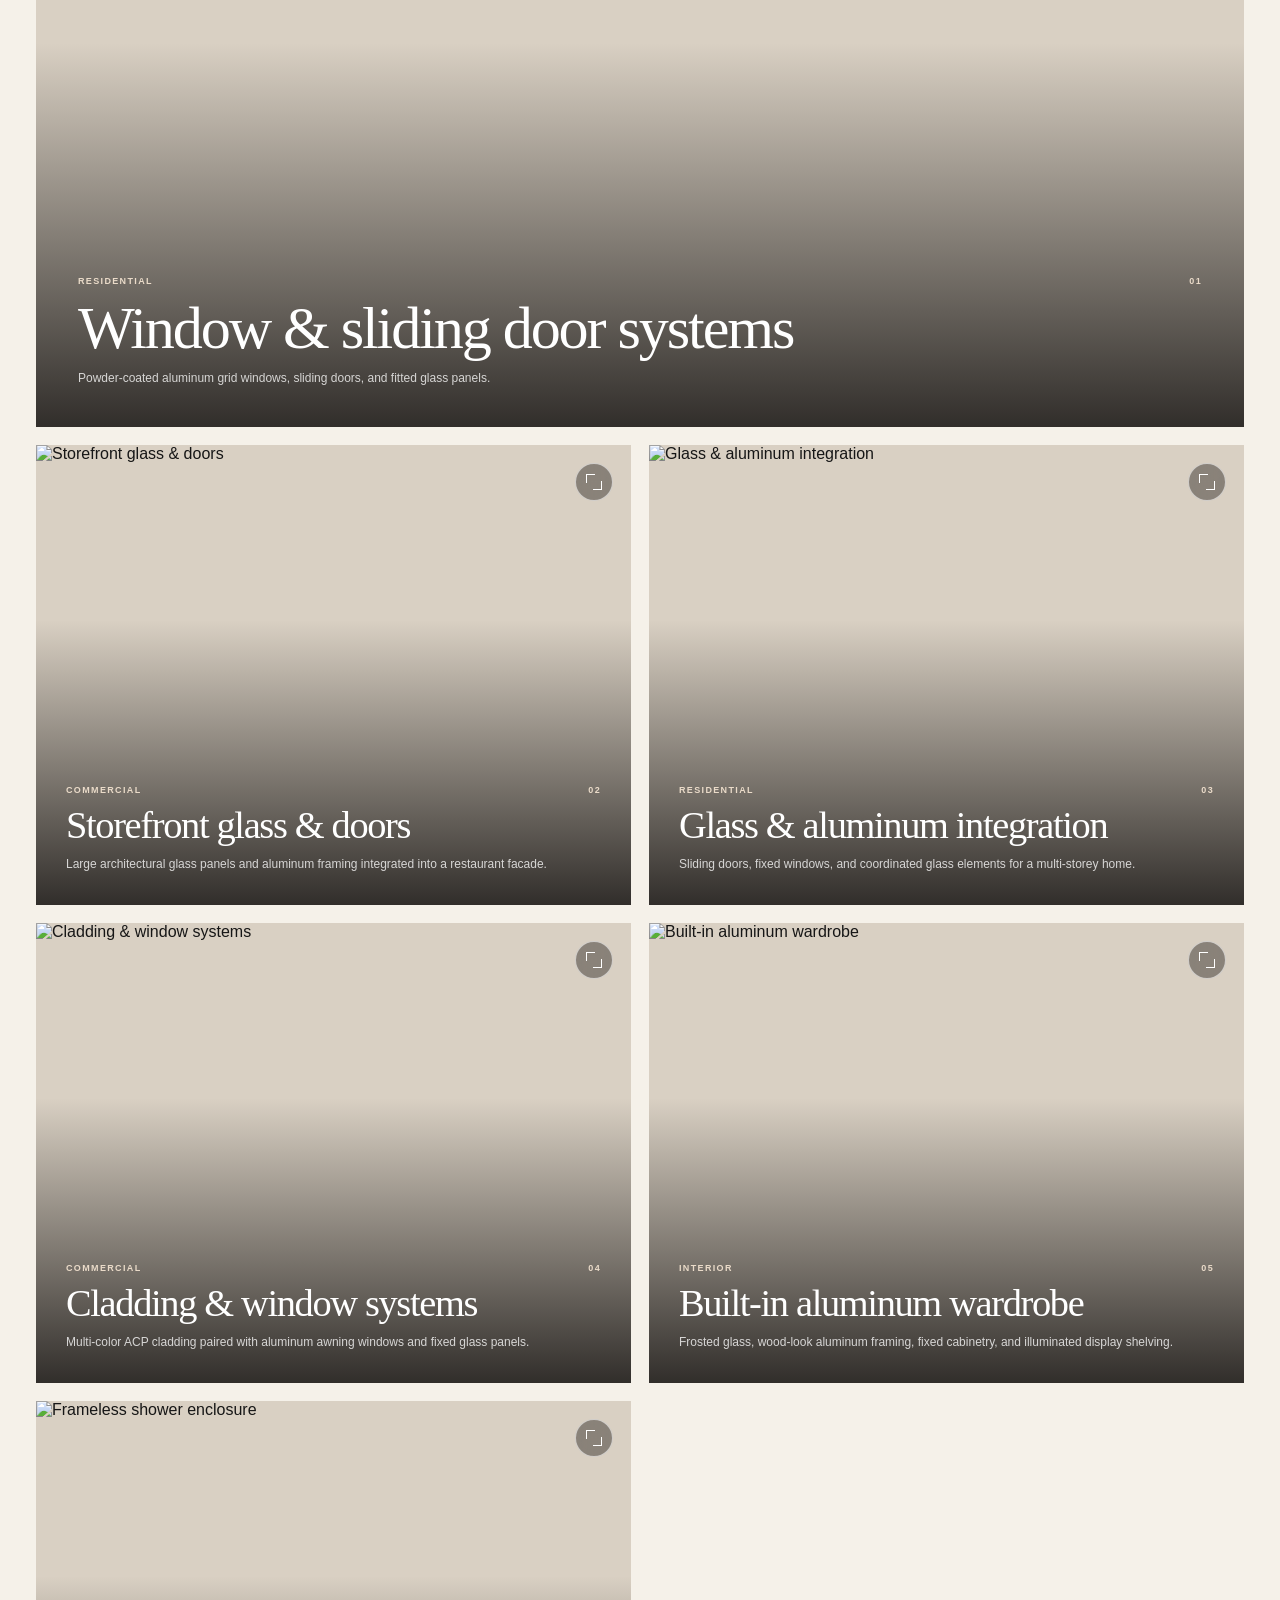
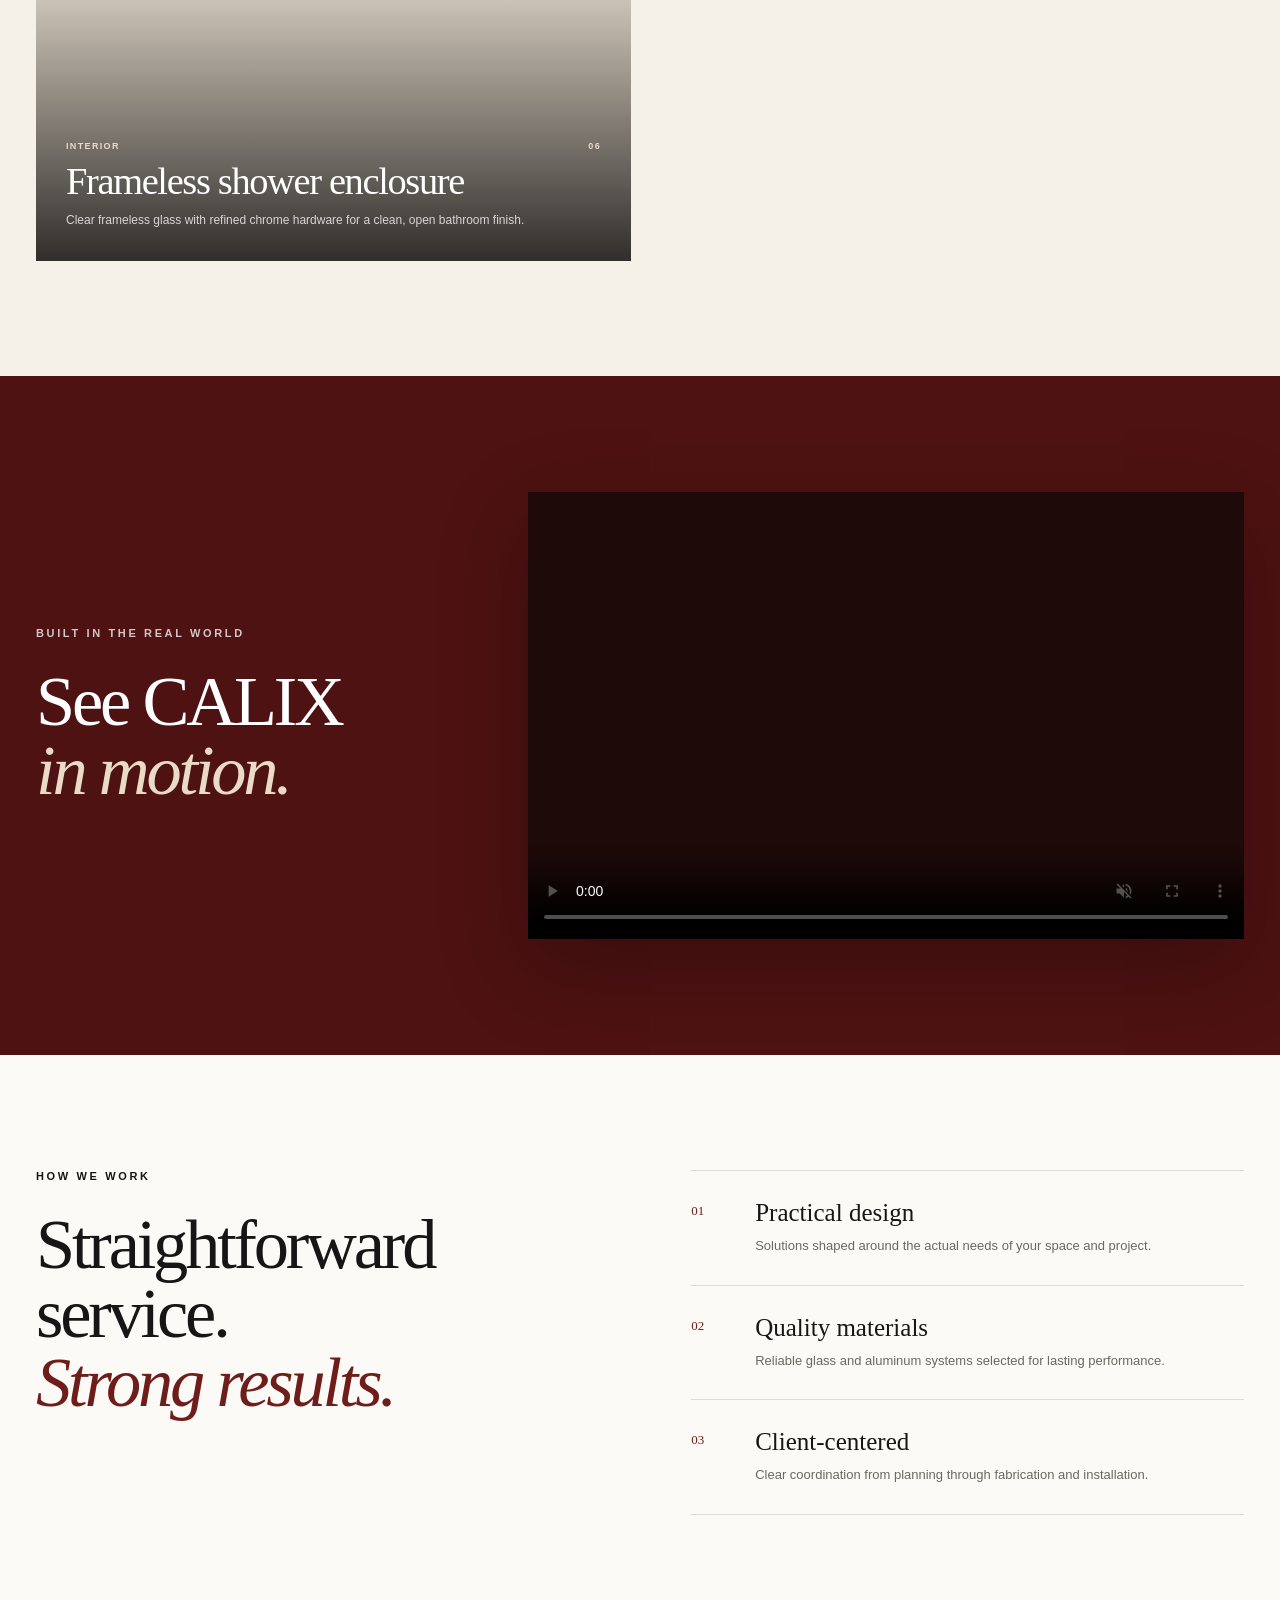
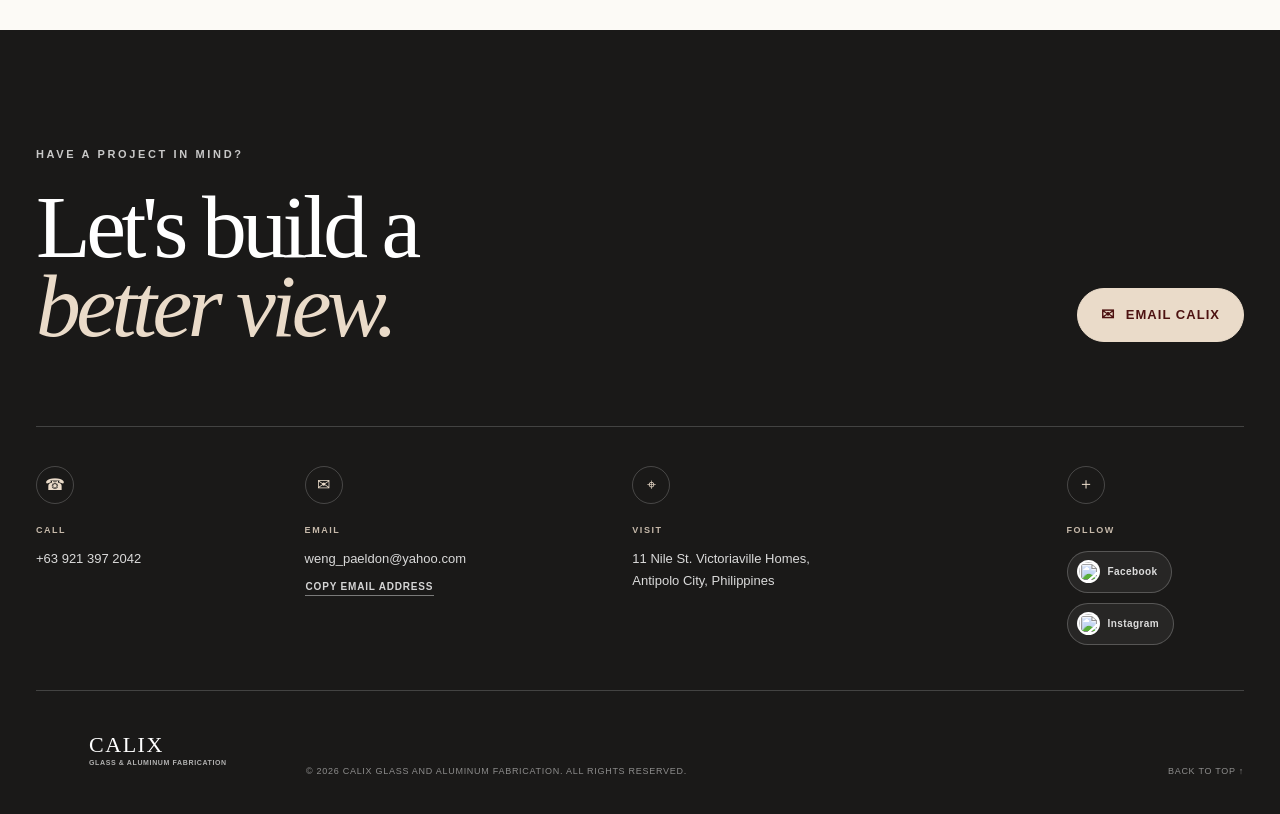
==== commit bc5413d4: "Add files via upload" ====
--- a/index.html
+++ b/index.html
@@ -10,5 +10,45 @@
 <body>
 <main>
   <header class="site-header">
-    <a class="brand" href="#home" aria-label="CALIX Glass and Aluminum home"><span class="brand-mark" aria-hidden="true"><img src="CALIX_LOGO.png" alt=""></span><span class="brand-copy"><st
-[...truncated...]+    <a class="brand" href="#home" aria-label="CALIX Glass and Aluminum home"><span class="brand-mark" aria-hidden="true"><img src="assets/CALIX_LOGO.png" alt=""></span><span class="brand-copy"><strong>CALIX</strong><small>Glass &amp; Aluminum Fabrication</small></span></a>
+    <nav class="desktop-nav" aria-label="Main navigation"><a href="#about">About</a><a href="#services">Services</a><a href="#projects">Projects</a></nav>
+    <a class="button button-small" href="#contact">Get a quote <span aria-hidden="true">↗</span></a>
+    <div class="mobile-nav"><button class="menu-toggle" type="button" aria-expanded="false" aria-controls="mobile-menu" aria-label="Open navigation menu"><span></span><span></span><span></span></button><nav class="mobile-menu" id="mobile-menu" aria-label="Mobile navigation" hidden><a href="#about">About <span aria-hidden="true">01</span></a><a href="#services">Services <span aria-hidden="true">02</span></a><a href="#projects">Projects <span aria-hidden="true">03</span></a><a href="#contact">Contact <span aria-hidden="true">04</span></a></nav></div>
+  </header>
+
+  <section class="hero" id="home">
+    <div class="hero-media" aria-hidden="true"><img src="assets/png6.PNG" alt=""></div><div class="hero-shade"></div>
+    <div class="hero-content shell"><p class="eyebrow light">Glass · Aluminum · Fabrication</p><h1>Better views.<br><em>Built to last.</em></h1><p class="hero-copy">Precision glass and aluminum solutions for homes, storefronts, and architectural projects across Antipolo and beyond.</p><div class="hero-actions"><a class="button" href="#contact">Start a project <span aria-hidden="true">↗</span></a><a class="text-link light-link" href="#projects">Explore our work <span aria-hidden="true">↓</span></a></div></div>
+    <div class="hero-foot shell"><span>Established 2017</span><span>Antipolo City, Philippines</span></div>
+  </section>
+
+  <section class="about section-pad" id="about"><div class="shell about-grid"><div><p class="eyebrow">About CALIX</p><h2 class="display-heading">Crafted with precision.<br><em>Delivered with care.</em></h2></div><div class="about-copy"><p class="lead">CALIX Glass and Aluminum Fabrication is a single proprietorship established in 2017, specializing in glass and aluminum fabrication, project planning, and construction management.</p><p>We pair quality materials with practical design standards and client-centered service—creating solutions that suit the project, the space, and the people who use it.</p><div class="stat-row"><div><strong>2017</strong><span>Established</span></div><div><strong>3</strong><span>Core services</span></div><div><strong>1</strong><span>Team, end to end</span></div></div></div></div></section>
+
+  <section class="services section-pad" id="services"><div class="shell"><div class="section-intro"><p class="eyebrow">What we do</p><h2 class="display-heading">From first measure<br>to <em>final fit.</em></h2><p>Specialized solutions for residential, commercial, and architectural projects.</p></div><div class="service-grid">
+    <article class="service-card"><div class="service-card-top"><span class="service-number">01</span><span class="service-mark" aria-hidden="true">◇</span></div><h3>Glass installation</h3><p>Clean, precise glass systems designed around the way your space needs to look, feel, and function.</p><ul><li>Sliding doors &amp; windows</li><li>Frameless storefronts</li><li>Shower enclosures &amp; partitions</li><li>Curtain walls &amp; skylights</li></ul></article>
+    <article class="service-card"><div class="service-card-top"><span class="service-number">02</span><span class="service-mark" aria-hidden="true">▱</span></div><h3>Aluminum fabrication</h3><p>Durable architectural aluminum work, fabricated and finished for residential and commercial applications.</p><ul><li>Architectural framing</li><li>ACP cladding</li><li>Doors &amp; window frames</li><li>Custom fabrication</li></ul></article>
+    <article class="service-card"><div class="service-card-top"><span class="service-number">03</span><span class="service-mark" aria-hidden="true">⌁</span></div><h3>Project management</h3><p>A coordinated path from planning to installation, with practical support at every stage of the project.</p><ul><li>Planning &amp; layout</li><li>Renovation support</li><li>Site coordination</li><li>Supply-to-installation management</li></ul></article>
+  </div></div></section>
+
+  <section class="projects section-pad" id="projects"><div class="shell"><div class="projects-head"><div><p class="eyebrow">Selected work</p><h2 class="display-heading">Proof is in<br><em>the details.</em></h2></div><p>A selection of completed CALIX fabrication and installation work across residential, commercial, and interior projects. Tap any image to view it larger.</p></div><div class="project-grid">
+    <article class="project-card project-1"><button class="project-photo" type="button" aria-label="Open Window & sliding door systems image"><img src="assets/png6.PNG" alt="Window & sliding door systems"><span class="zoom-cue" aria-hidden="true"></span><span class="project-overlay"><span class="project-meta"><span>Residential</span><span>01</span></span><span class="project-title">Window &amp; sliding door systems</span><span class="project-detail">Powder-coated aluminum grid windows, sliding doors, and fitted glass panels.</span></span></button></article>
+    <article class="project-card project-2"><button class="project-photo" type="button" aria-label="Open Storefront glass & doors image"><img src="assets/png2.PNG" alt="Storefront glass & doors"><span class="zoom-cue" aria-hidden="true"></span><span class="project-overlay"><span class="project-meta"><span>Commercial</span><span>02</span></span><span class="project-title">Storefront glass &amp; doors</span><span class="project-detail">Large architectural glass panels and aluminum framing integrated into a restaurant facade.</span></span></button></article>
+    <article class="project-card project-3"><button class="project-photo" type="button" aria-label="Open Glass & aluminum integration image"><img src="assets/png10.PNG" alt="Glass & aluminum integration"><span class="zoom-cue" aria-hidden="true"></span><span class="project-overlay"><span class="project-meta"><span>Residential</span><span>03</span></span><span class="project-title">Glass &amp; aluminum integration</span><span class="project-detail">Sliding doors, fixed windows, and coordinated glass elements for a multi-storey home.</span></span></button></article>
+    <article class="project-card project-4"><button class="project-photo" type="button" aria-label="Open Cladding & window systems image"><img src="assets/png11.PNG" alt="Cladding & window systems"><span class="zoom-cue" aria-hidden="true"></span><span class="project-overlay"><span class="project-meta"><span>Commercial</span><span>04</span></span><span class="project-title">Cladding &amp; window systems</span><span class="project-detail">Multi-color ACP cladding paired with aluminum awning windows and fixed glass panels.</span></span></button></article>
+    <article class="project-card project-5"><button class="project-photo" type="button" aria-label="Open Built-in aluminum wardrobe image"><img src="assets/png 16.PNG" alt="Built-in aluminum wardrobe"><span class="zoom-cue" aria-hidden="true"></span><span class="project-overlay"><span class="project-meta"><span>Interior</span><span>05</span></span><span class="project-title">Built-in aluminum wardrobe</span><span class="project-detail">Frosted glass, wood-look aluminum framing, fixed cabinetry, and illuminated display shelving.</span></span></button></article>
+    <article class="project-card project-6"><button class="project-photo" type="button" aria-label="Open Frameless shower enclosure image"><img src="assets/png 14.PNG" alt="Frameless shower enclosure"><span class="zoom-cue" aria-hidden="true"></span><span class="project-overlay"><span class="project-meta"><span>Interior</span><span>06</span></span><span class="project-title">Frameless shower enclosure</span><span class="project-detail">Clear frameless glass with refined chrome hardware for a clean, open bathroom finish.</span></span></button></article>
+  </div></div></section>
+
+  <section class="film-section"><div class="shell film-grid"><div class="film-copy"><p class="eyebrow light">Built in the real world</p><h2 class="display-heading light-heading">See CALIX<br><em>in motion.</em></h2></div><div class="film-frame"><video controls muted playsinline preload="metadata" poster="assets/png10.PNG"><source src="assets/CALIXAD.mp4" type="video/mp4">Your browser does not support the video tag.</video></div></div></section>
+
+  <section class="values section-pad"><div class="shell values-grid"><div><p class="eyebrow">How we work</p><h2 class="display-heading">Straightforward service.<br><em>Strong results.</em></h2></div><div class="value-cards"><article><span>01</span><h3>Practical design</h3><p>Solutions shaped around the actual needs of your space and project.</p></article><article><span>02</span><h3>Quality materials</h3><p>Reliable glass and aluminum systems selected for lasting performance.</p></article><article><span>03</span><h3>Client-centered</h3><p>Clear coordination from planning through fabrication and installation.</p></article></div></div></section>
+
+  <footer class="contact" id="contact"><div class="shell"><div class="contact-top"><p class="eyebrow light">Have a project in mind?</p><h2>Let's build a<br><em>better view.</em></h2><div class="quote-actions"><a class="button contact-button" href="https://mail.google.com/mail/?view=cm&amp;fs=1&amp;to=weng_paeldon%40yahoo.com&amp;su=CALIX%20Project%20Inquiry" target="_blank" rel="noopener noreferrer"><span class="mail-symbol" aria-hidden="true">✉</span> Email CALIX</a></div></div>
+    <div class="contact-grid"><div><span class="contact-icon" aria-hidden="true">☎</span><span class="contact-label">Call</span><a href="tel:+639213972042">+63 921 397 2042</a></div><div><span class="contact-icon" aria-hidden="true">✉</span><span class="contact-label">Email</span><a href="mailto:weng_paeldon@yahoo.com">weng_paeldon@yahoo.com</a><button class="copy-email" type="button" aria-live="polite">Copy email address</button></div><div><span class="contact-icon" aria-hidden="true">⌖</span><span class="contact-label">Visit</span><address>11 Nile St. Victoriaville Homes,<br>Antipolo City, Philippines</address></div><div><span class="contact-icon" aria-hidden="true">＋</span><span class="contact-label">Follow</span><div class="social-links"><a href="https://www.facebook.com/calixglass" target="_blank" rel="noopener noreferrer" aria-label="CALIX on Facebook"><img src="assets/facebook.png" alt="">Facebook</a><a href="https://www.instagram.com/calix.fabrication/" target="_blank" rel="noopener noreferrer" aria-label="CALIX on Instagram"><img src="assets/social.png" alt="">Instagram</a></div></div></div>
+    <div class="footer-bottom"><a class="footer-brand" href="#home" aria-label="CALIX Glass and Aluminum home"><span class="footer-brand-mark" aria-hidden="true"><img src="assets/CALIX_LOGO.png" alt=""></span><span><strong>CALIX</strong><small>Glass &amp; Aluminum Fabrication</small></span></a><p>© 2026 CALIX Glass and Aluminum Fabrication. All rights reserved.</p><a href="#home">Back to top ↑</a></div></div></footer>
+</main>
+
+<div class="lightbox" role="dialog" aria-modal="true" aria-label="Project image" hidden><button class="lightbox-close" type="button" aria-label="Close project image">×</button><button class="lightbox-nav lightbox-prev" type="button" aria-label="Previous project">‹</button><figure class="lightbox-figure"><img src="assets/png6.PNG" alt=""><figcaption><span class="lightbox-meta"></span><strong class="lightbox-title"></strong><p class="lightbox-detail"></p></figcaption></figure><button class="lightbox-nav lightbox-next" type="button" aria-label="Next project">›</button></div>
+<script src="script.js"></script>
+</body>
+</html>
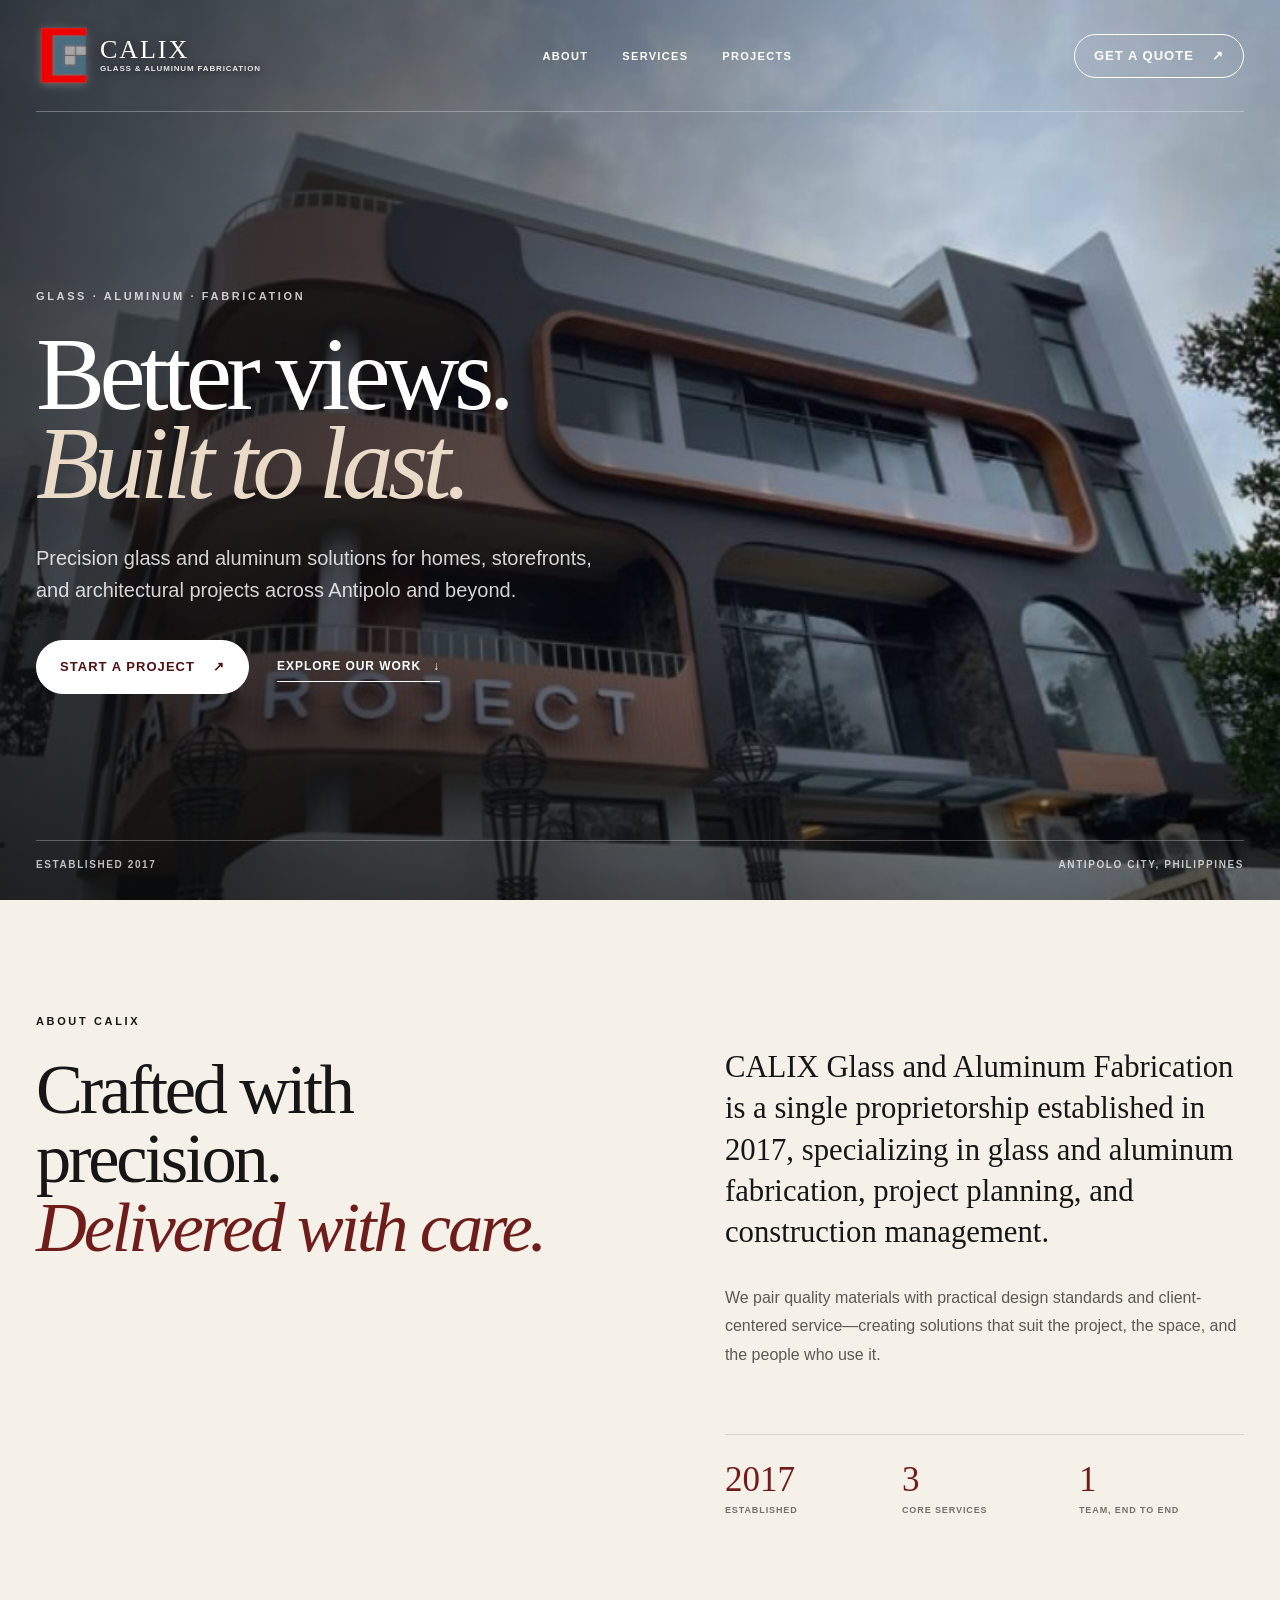
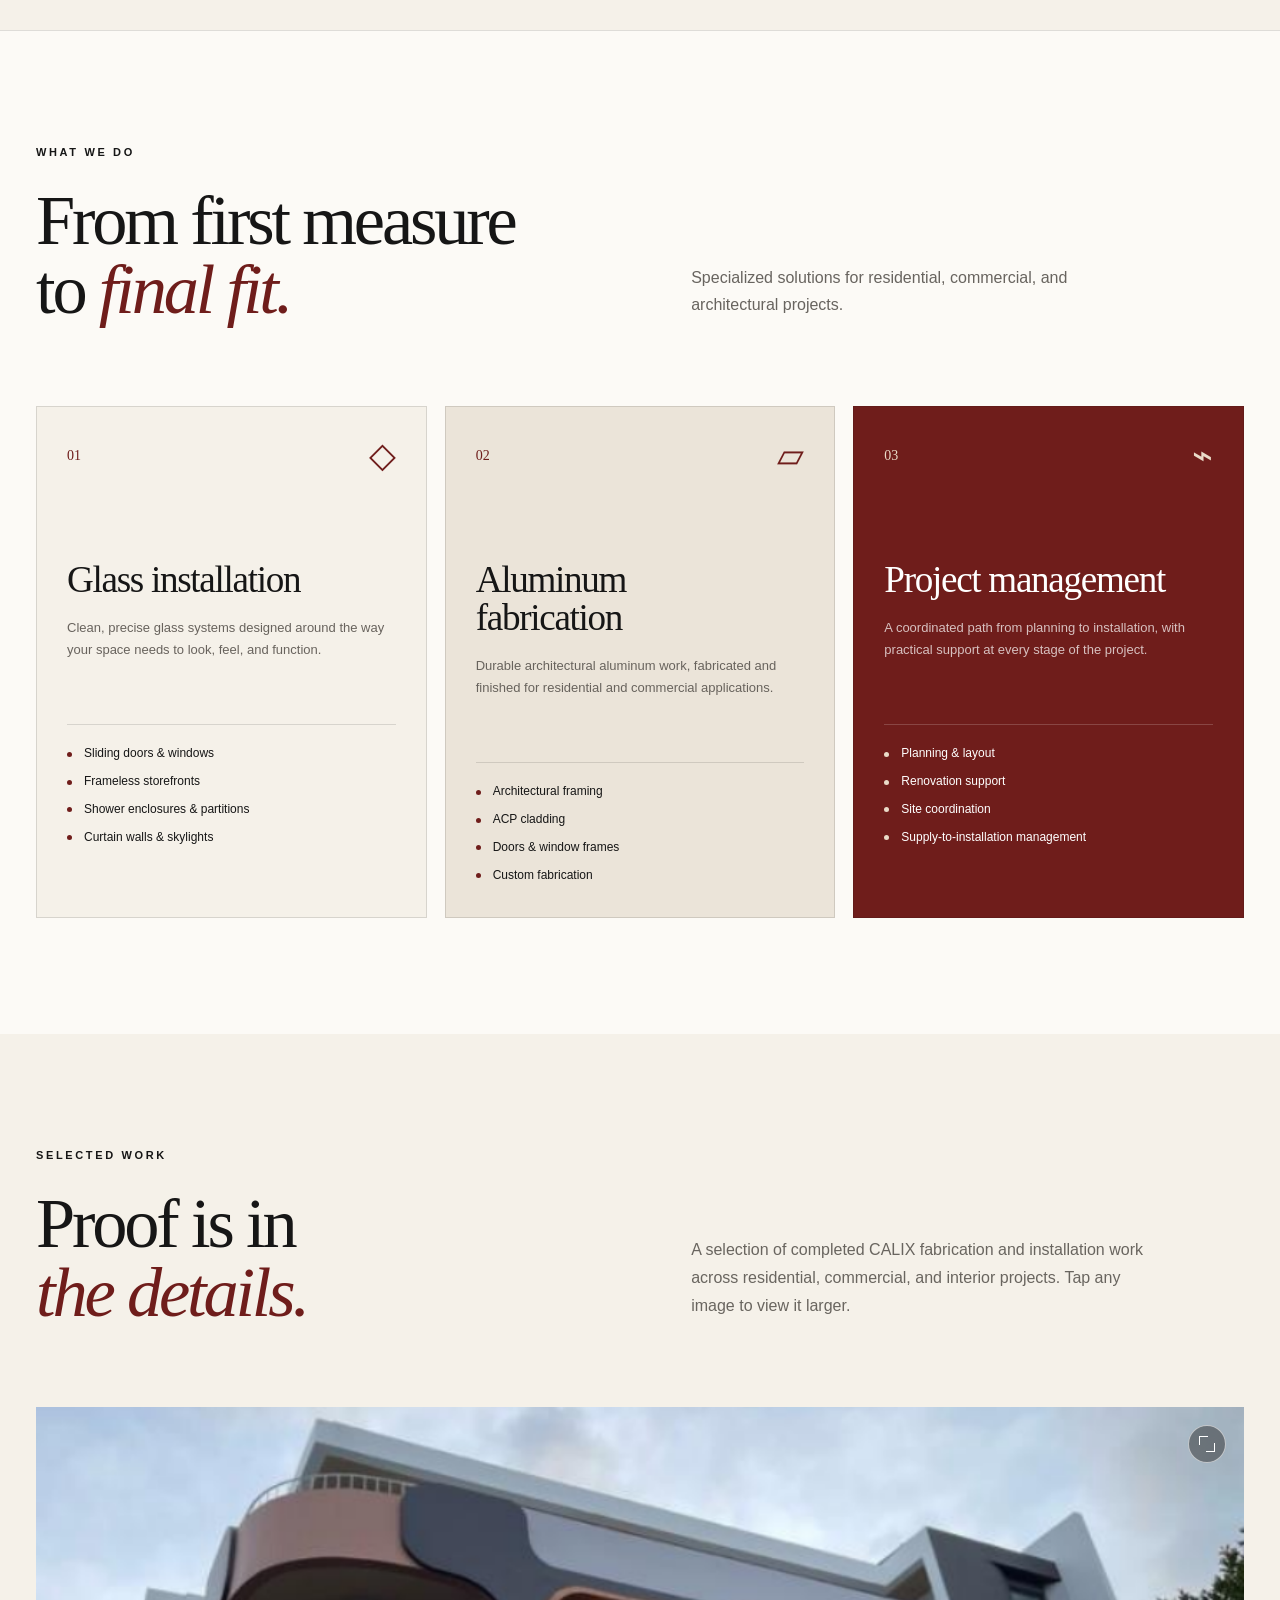
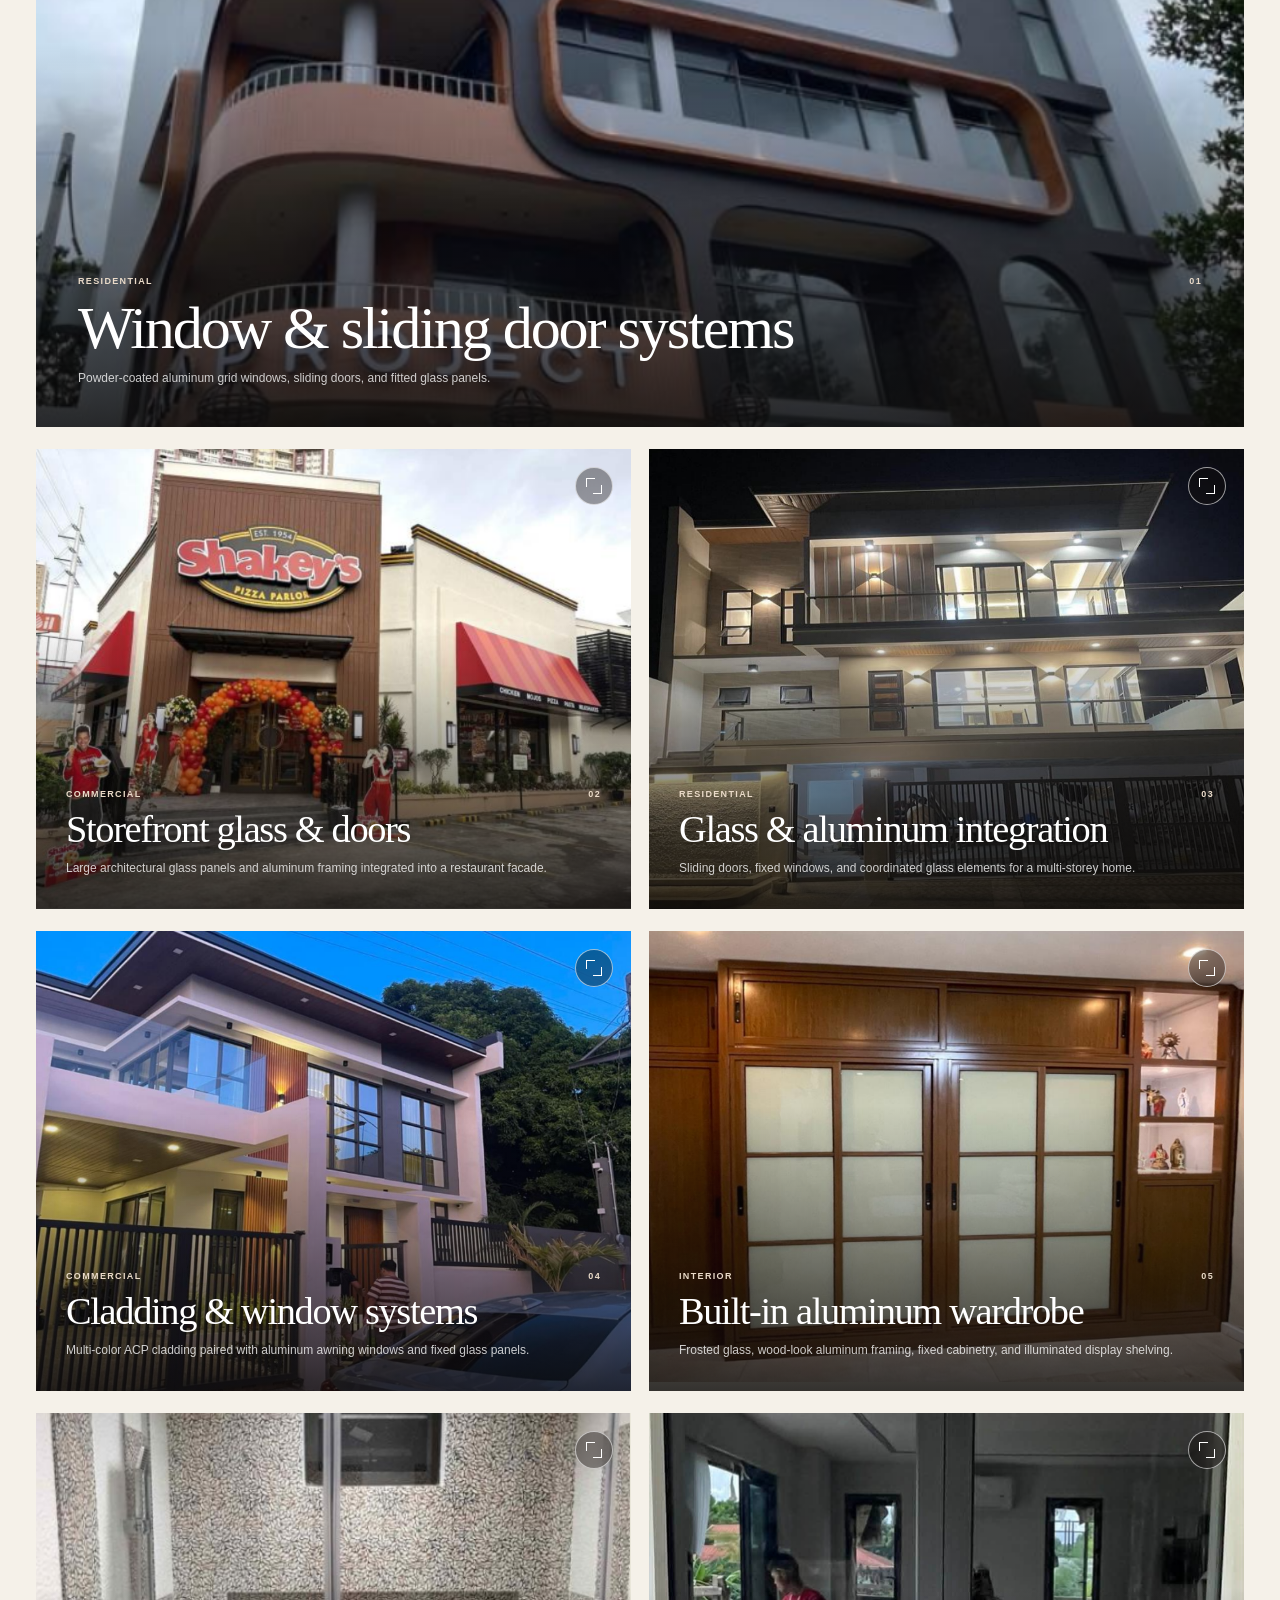
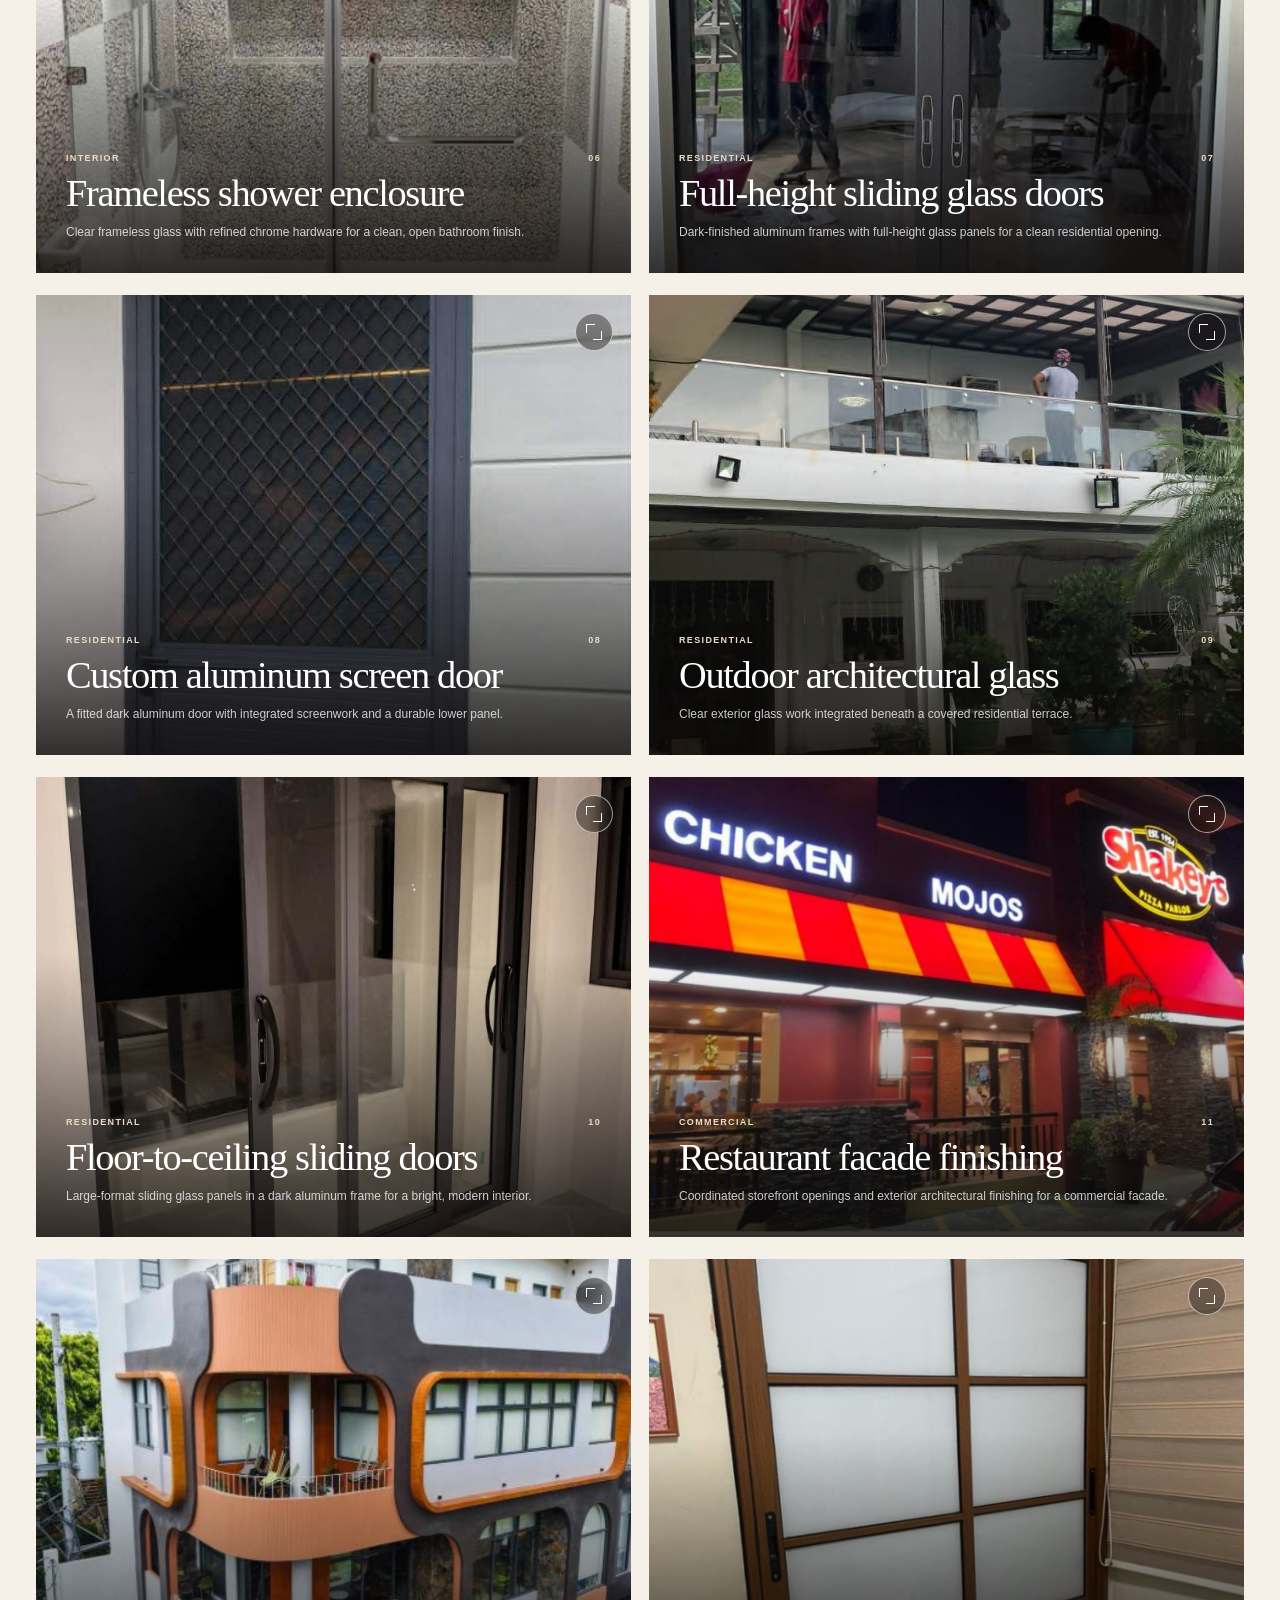
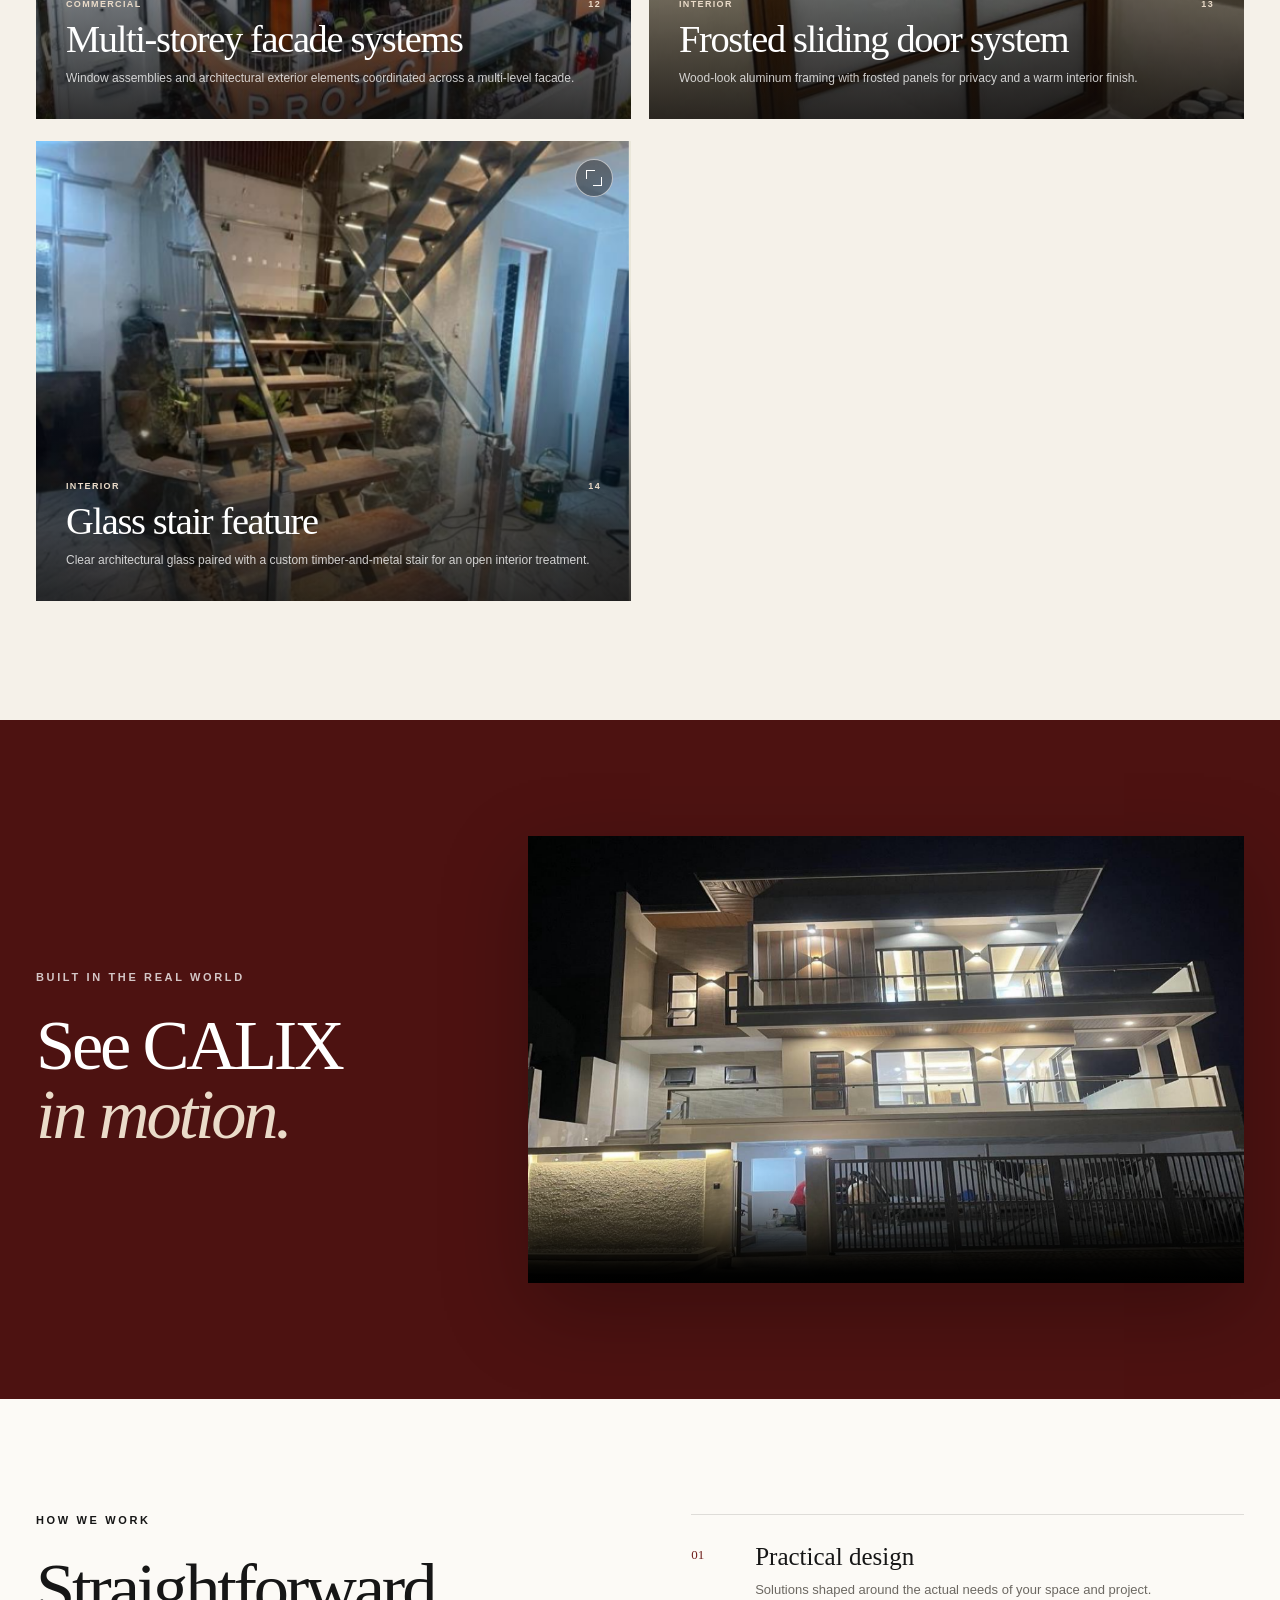
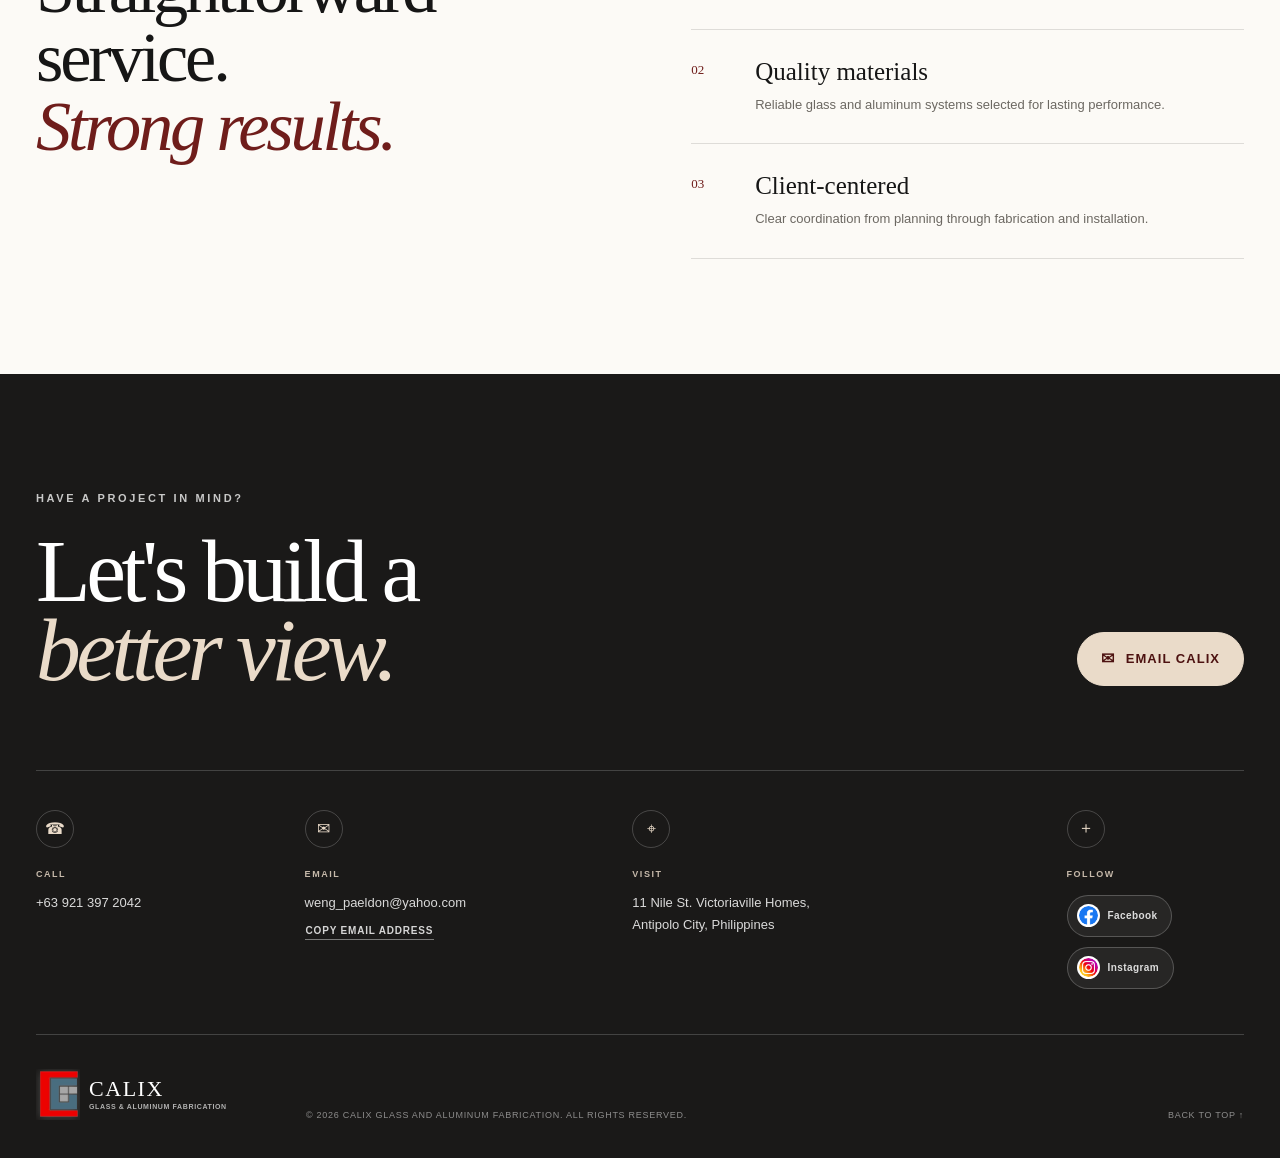
==== commit 5888103d: "Add files via upload" ====
--- a/index.html
+++ b/index.html
@@ -1,9 +1,27 @@
 <!doctype html>
-<html lang="en">
+<html lang="en" prefix="og: https://ogp.me/ns#">
 <head>
   <meta charset="utf-8">
   <meta name="viewport" content="width=device-width, initial-scale=1">
   <meta name="description" content="Glass and aluminum fabrication, installation, and project management for residential, commercial, and architectural projects in Antipolo City, Philippines.">
+  <link rel="canonical" href="https://calix-glassandaluminum.github.io/CALIX/">
+  <meta property="og:title" content="CALIX Glass &amp; Aluminum Fabrication">
+  <meta property="og:description" content="Glass and aluminum fabrication, installation, and project management for residential, commercial, and architectural projects in Antipolo City, Philippines.">
+  <meta property="og:type" content="website">
+  <meta property="og:site_name" content="CALIX Glass &amp; Aluminum Fabrication">
+  <meta property="og:locale" content="en_PH">
+  <meta property="og:url" content="https://calix-glassandaluminum.github.io/CALIX/">
+  <meta property="og:image" content="https://calix-glassandaluminum.github.io/CALIX/assets/calix-social-preview-v2.jpg">
+  <meta property="og:image:url" content="https://calix-glassandaluminum.github.io/CALIX/assets/calix-social-preview-v2.jpg">
+  <meta property="og:image:secure_url" content="https://calix-glassandaluminum.github.io/CALIX/assets/calix-social-preview-v2.jpg">
+  <meta property="og:image:type" content="image/jpeg">
+  <meta property="og:image:width" content="1200">
+  <meta property="og:image:height" content="630">
+  <meta property="og:image:alt" content="CALIX Glass &amp; Aluminum Fabrication">
+  <meta name="twitter:card" content="summary_large_image">
+  <meta name="twitter:title" content="CALIX Glass &amp; Aluminum Fabrication">
+  <meta name="twitter:description" content="Glass and aluminum fabrication and installation for residential, commercial, and architectural projects.">
+  <meta name="twitter:image" content="https://calix-glassandaluminum.github.io/CALIX/assets/calix-social-preview-v2.jpg">
   <title>CALIX Glass and Aluminum | Fabrication & Installation</title>
   <link rel="stylesheet" href="styles.css">
 </head>
@@ -37,6 +55,14 @@
     <article class="project-card project-4"><button class="project-photo" type="button" aria-label="Open Cladding & window systems image"><img src="assets/png11.PNG" alt="Cladding & window systems"><span class="zoom-cue" aria-hidden="true"></span><span class="project-overlay"><span class="project-meta"><span>Commercial</span><span>04</span></span><span class="project-title">Cladding &amp; window systems</span><span class="project-detail">Multi-color ACP cladding paired with aluminum awning windows and fixed glass panels.</span></span></button></article>
     <article class="project-card project-5"><button class="project-photo" type="button" aria-label="Open Built-in aluminum wardrobe image"><img src="assets/png 16.PNG" alt="Built-in aluminum wardrobe"><span class="zoom-cue" aria-hidden="true"></span><span class="project-overlay"><span class="project-meta"><span>Interior</span><span>05</span></span><span class="project-title">Built-in aluminum wardrobe</span><span class="project-detail">Frosted glass, wood-look aluminum framing, fixed cabinetry, and illuminated display shelving.</span></span></button></article>
     <article class="project-card project-6"><button class="project-photo" type="button" aria-label="Open Frameless shower enclosure image"><img src="assets/png 14.PNG" alt="Frameless shower enclosure"><span class="zoom-cue" aria-hidden="true"></span><span class="project-overlay"><span class="project-meta"><span>Interior</span><span>06</span></span><span class="project-title">Frameless shower enclosure</span><span class="project-detail">Clear frameless glass with refined chrome hardware for a clean, open bathroom finish.</span></span></button></article>
+    <article class="project-card project-7"><button class="project-photo" type="button" aria-label="Open Full-height sliding glass doors image"><img src="assets/pc1.jfif" alt="Full-height sliding glass doors"><span class="zoom-cue" aria-hidden="true"></span><span class="project-overlay"><span class="project-meta"><span>Residential</span><span>07</span></span><span class="project-title">Full-height sliding glass doors</span><span class="project-detail">Dark-finished aluminum frames with full-height glass panels for a clean residential opening.</span></span></button></article>
+    <article class="project-card project-8"><button class="project-photo" type="button" aria-label="Open Custom aluminum screen door image"><img src="assets/pc2.jfif" alt="Custom aluminum screen door"><span class="zoom-cue" aria-hidden="true"></span><span class="project-overlay"><span class="project-meta"><span>Residential</span><span>08</span></span><span class="project-title">Custom aluminum screen door</span><span class="project-detail">A fitted dark aluminum door with integrated screenwork and a durable lower panel.</span></span></button></article>
+    <article class="project-card project-9"><button class="project-photo" type="button" aria-label="Open Outdoor architectural glass image"><img src="assets/pc3.jfif" alt="Outdoor architectural glass installation"><span class="zoom-cue" aria-hidden="true"></span><span class="project-overlay"><span class="project-meta"><span>Residential</span><span>09</span></span><span class="project-title">Outdoor architectural glass</span><span class="project-detail">Clear exterior glass work integrated beneath a covered residential terrace.</span></span></button></article>
+    <article class="project-card project-10"><button class="project-photo" type="button" aria-label="Open Floor-to-ceiling sliding doors image"><img src="assets/pc4.jfif" alt="Floor-to-ceiling sliding glass doors"><span class="zoom-cue" aria-hidden="true"></span><span class="project-overlay"><span class="project-meta"><span>Residential</span><span>10</span></span><span class="project-title">Floor-to-ceiling sliding doors</span><span class="project-detail">Large-format sliding glass panels in a dark aluminum frame for a bright, modern interior.</span></span></button></article>
+    <article class="project-card project-11"><button class="project-photo" type="button" aria-label="Open Restaurant facade finishing image"><img src="assets/png1.PNG" alt="Restaurant facade finishing"><span class="zoom-cue" aria-hidden="true"></span><span class="project-overlay"><span class="project-meta"><span>Commercial</span><span>11</span></span><span class="project-title">Restaurant facade finishing</span><span class="project-detail">Coordinated storefront openings and exterior architectural finishing for a commercial facade.</span></span></button></article>
+    <article class="project-card project-12"><button class="project-photo" type="button" aria-label="Open Multi-storey facade systems image"><img src="assets/pn5.PNG" alt="Multi-storey facade systems"><span class="zoom-cue" aria-hidden="true"></span><span class="project-overlay"><span class="project-meta"><span>Commercial</span><span>12</span></span><span class="project-title">Multi-storey facade systems</span><span class="project-detail">Window assemblies and architectural exterior elements coordinated across a multi-level facade.</span></span></button></article>
+    <article class="project-card project-13"><button class="project-photo" type="button" aria-label="Open Frosted sliding door system image"><img src="assets/pn 17.PNG" alt="Frosted sliding door system"><span class="zoom-cue" aria-hidden="true"></span><span class="project-overlay"><span class="project-meta"><span>Interior</span><span>13</span></span><span class="project-title">Frosted sliding door system</span><span class="project-detail">Wood-look aluminum framing with frosted panels for privacy and a warm interior finish.</span></span></button></article>
+    <article class="project-card project-14"><button class="project-photo" type="button" aria-label="Open Glass stair feature image"><img src="assets/png 15.PNG" alt="Glass stair feature"><span class="zoom-cue" aria-hidden="true"></span><span class="project-overlay"><span class="project-meta"><span>Interior</span><span>14</span></span><span class="project-title">Glass stair feature</span><span class="project-detail">Clear architectural glass paired with a custom timber-and-metal stair for an open interior treatment.</span></span></button></article>
   </div></div></section>
 
   <section class="film-section"><div class="shell film-grid"><div class="film-copy"><p class="eyebrow light">Built in the real world</p><h2 class="display-heading light-heading">See CALIX<br><em>in motion.</em></h2></div><div class="film-frame"><video controls muted playsinline preload="metadata" poster="assets/png10.PNG"><source src="assets/CALIXAD.mp4" type="video/mp4">Your browser does not support the video tag.</video></div></div></section>
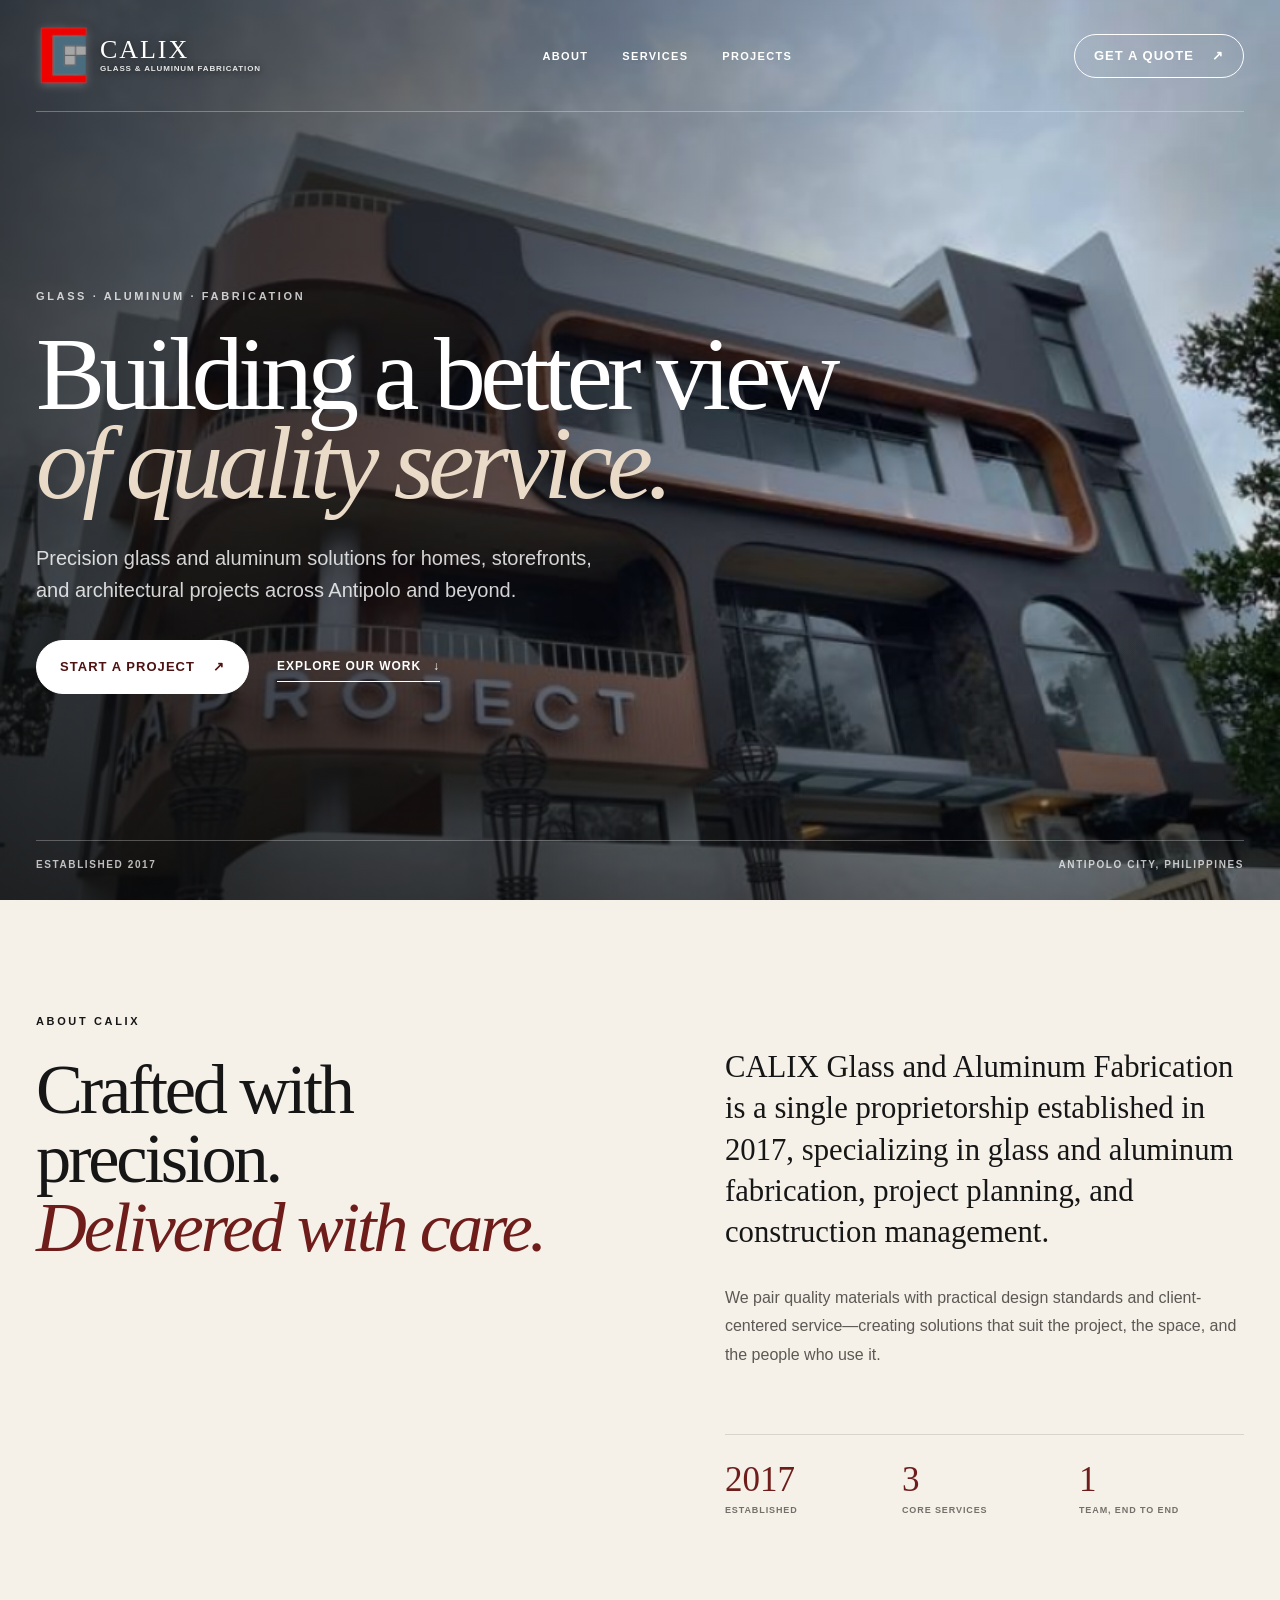
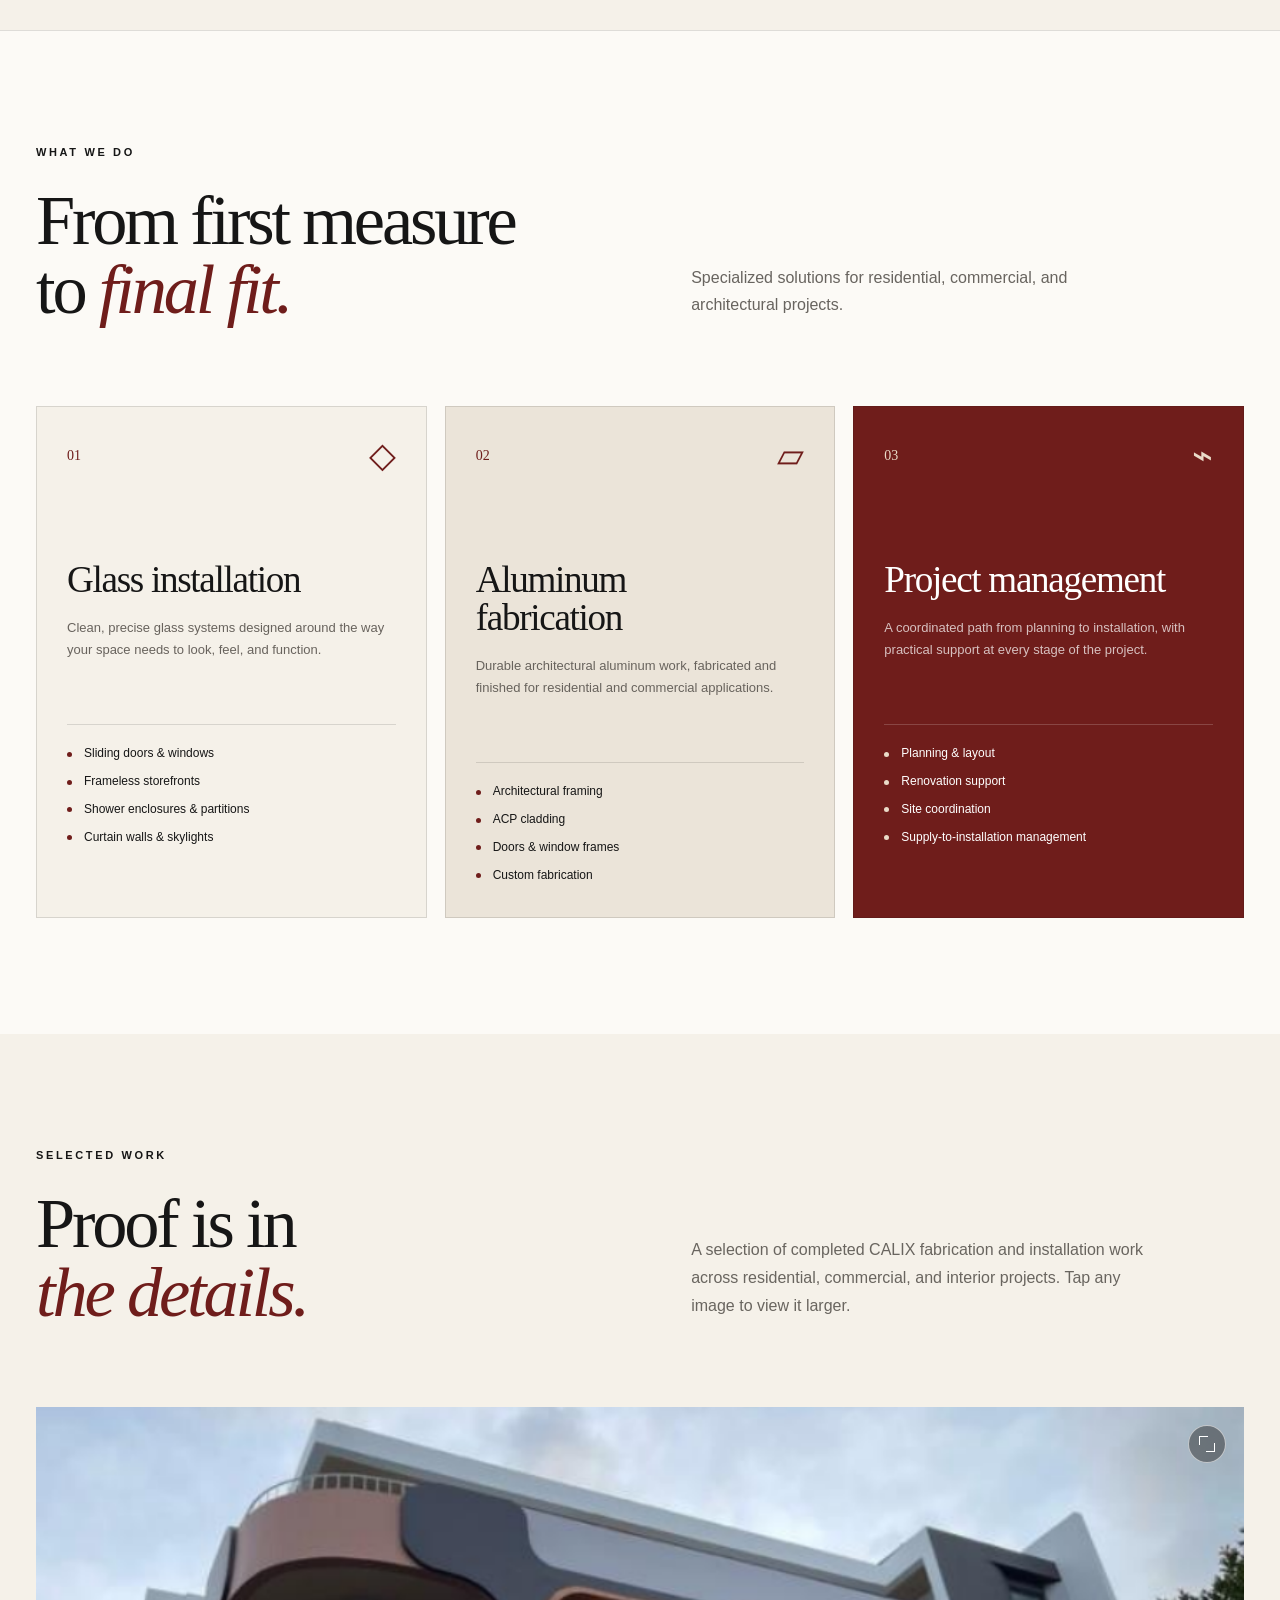
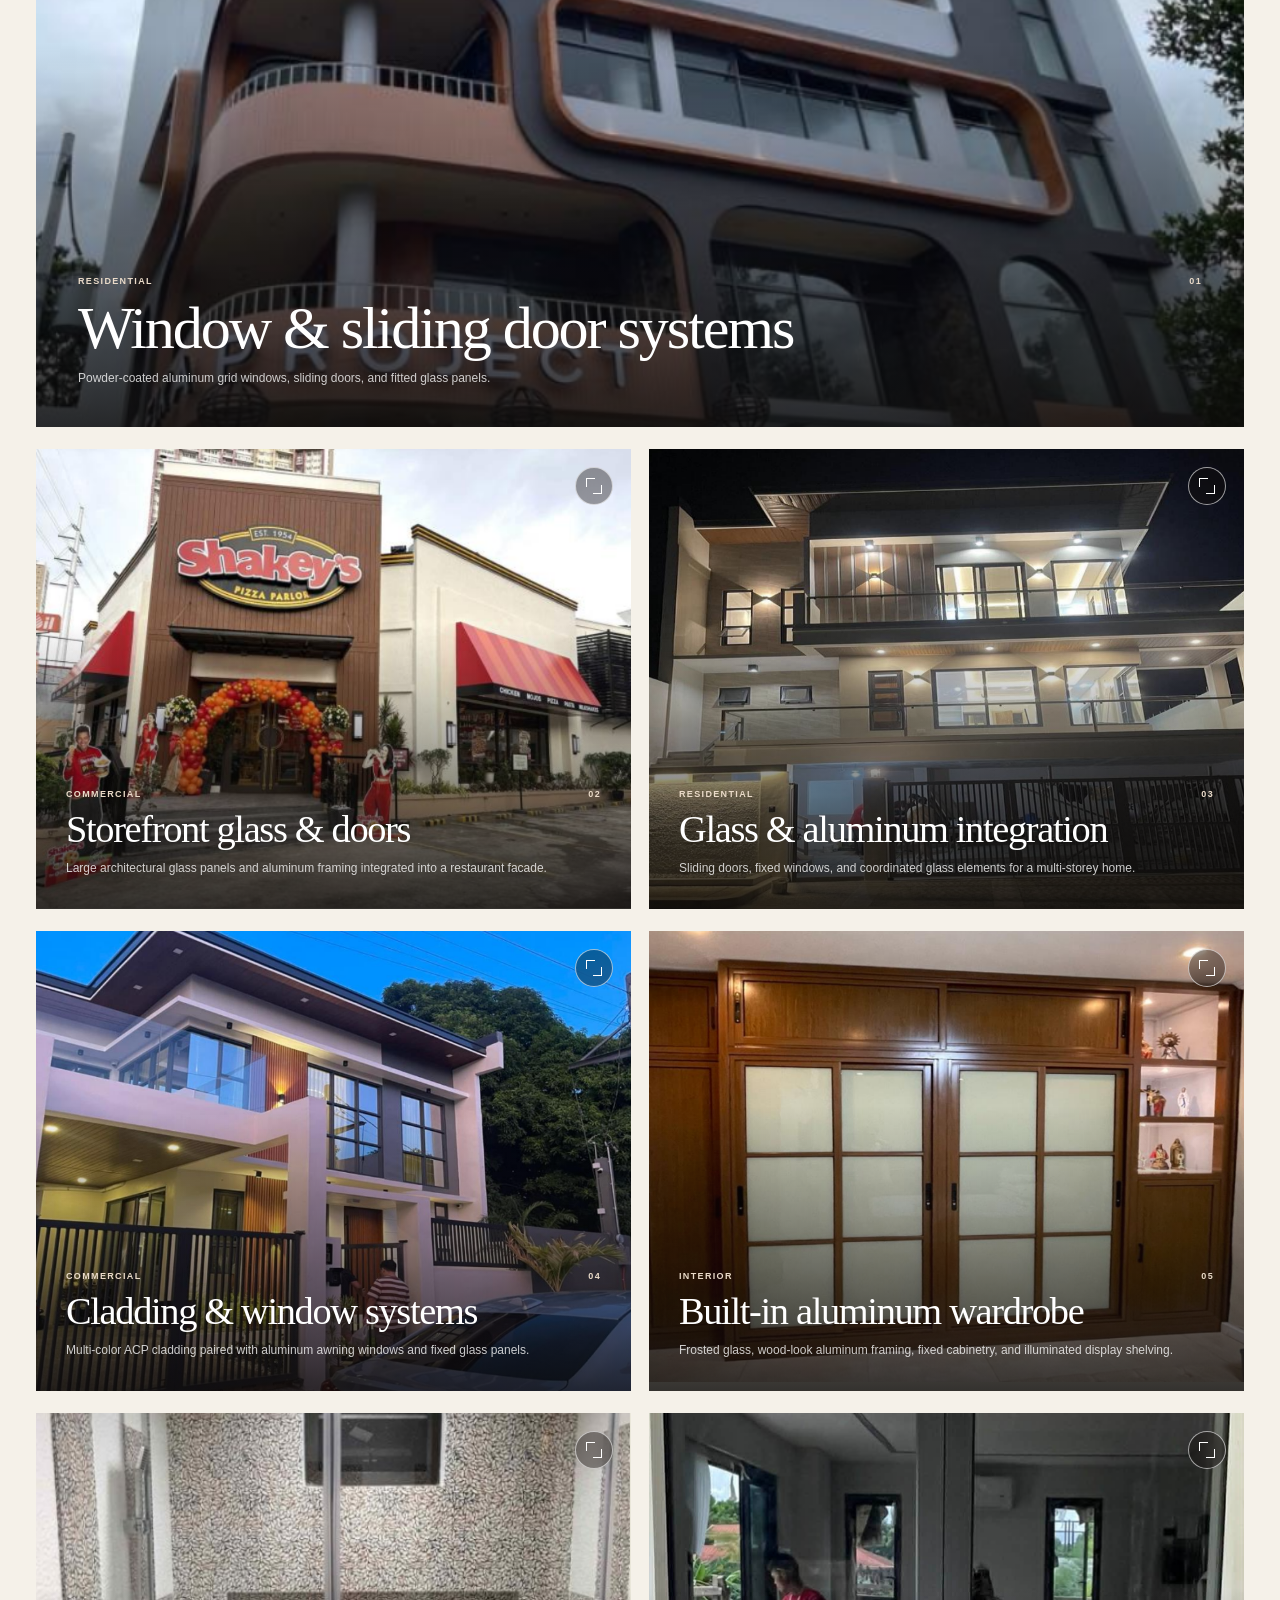
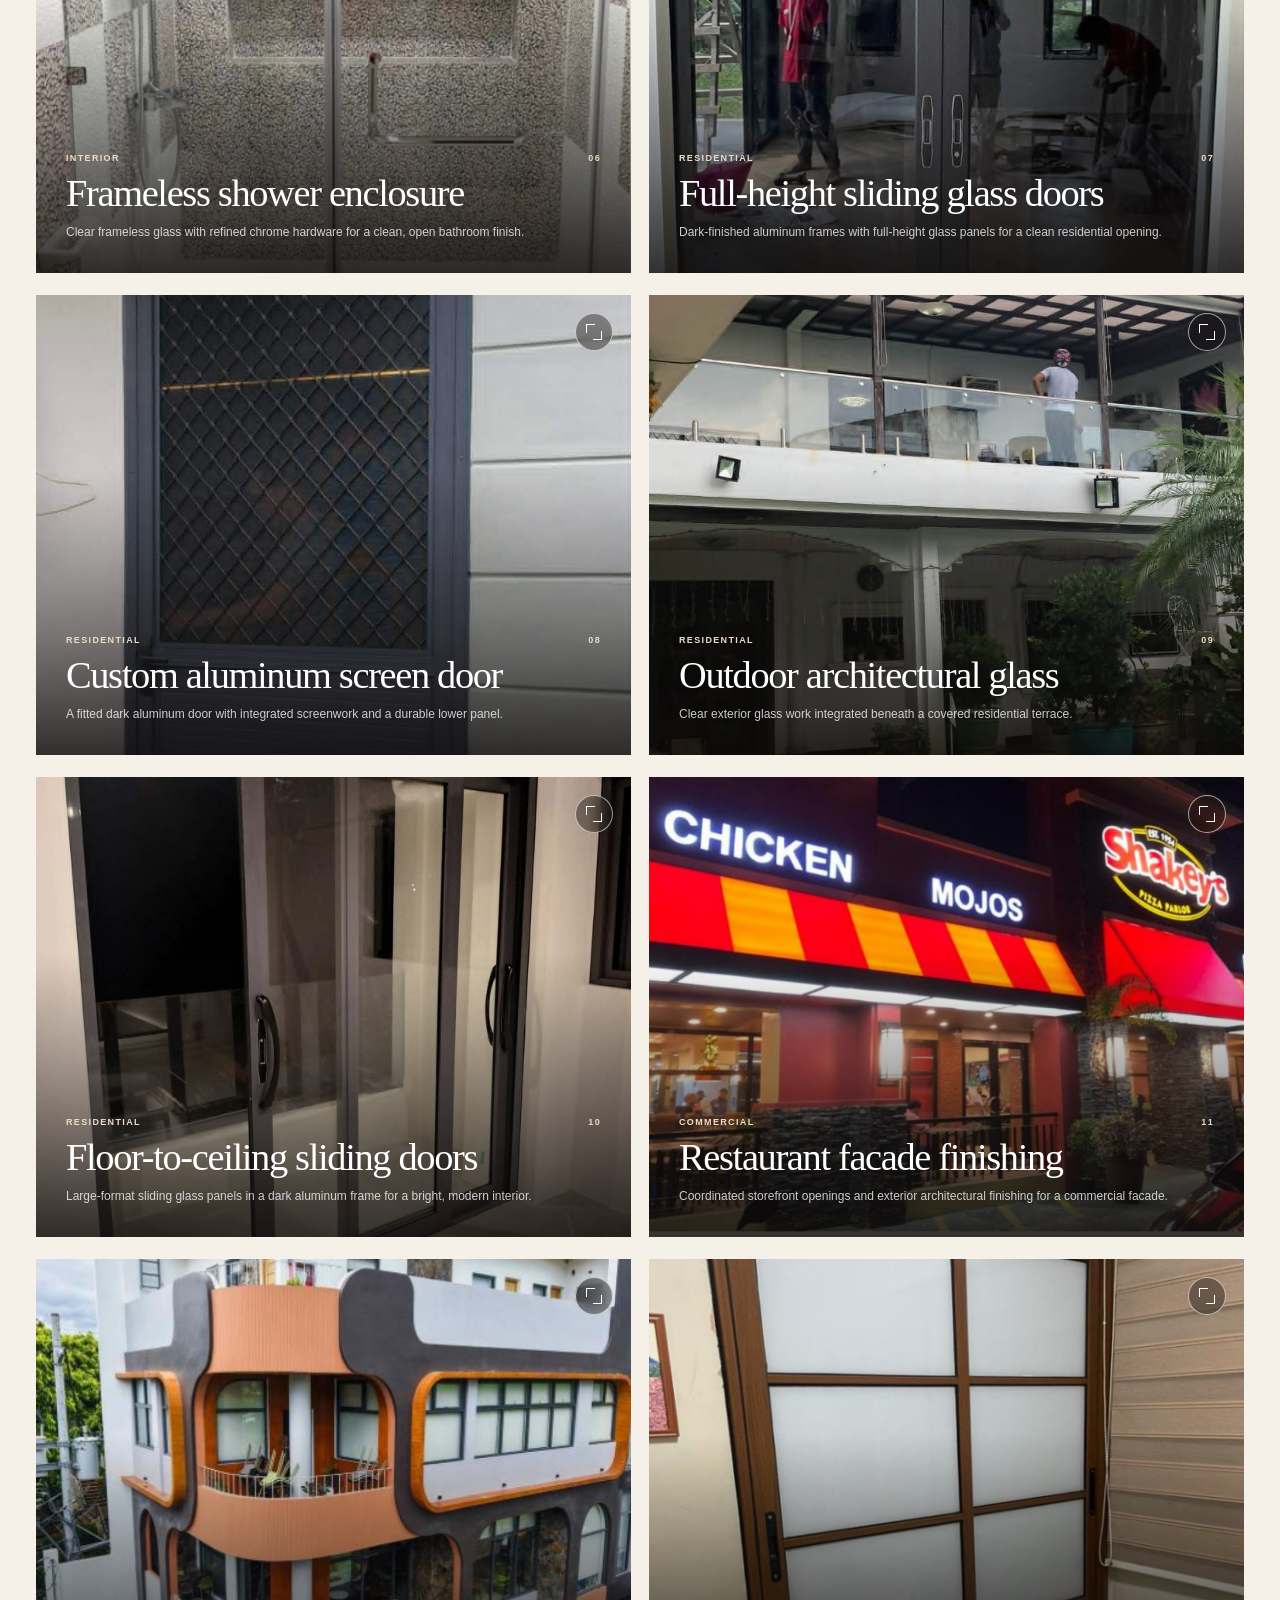
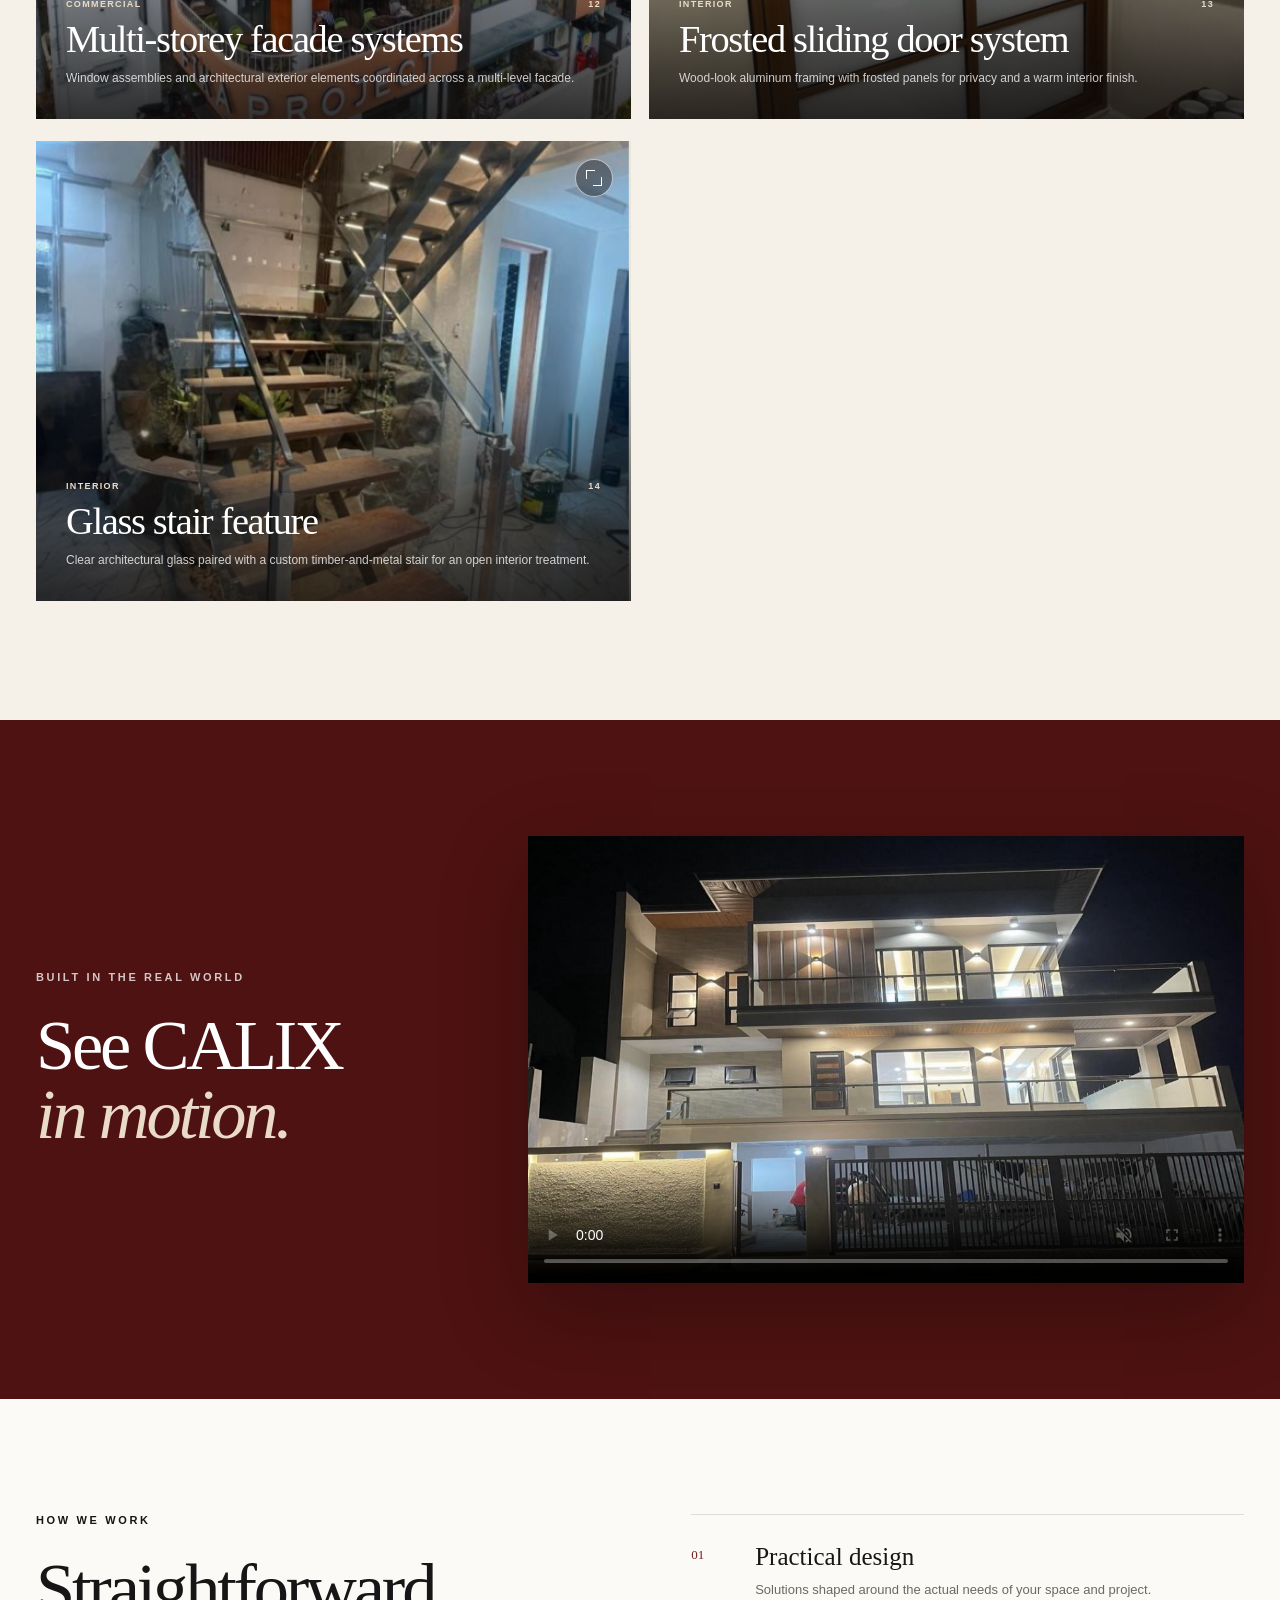
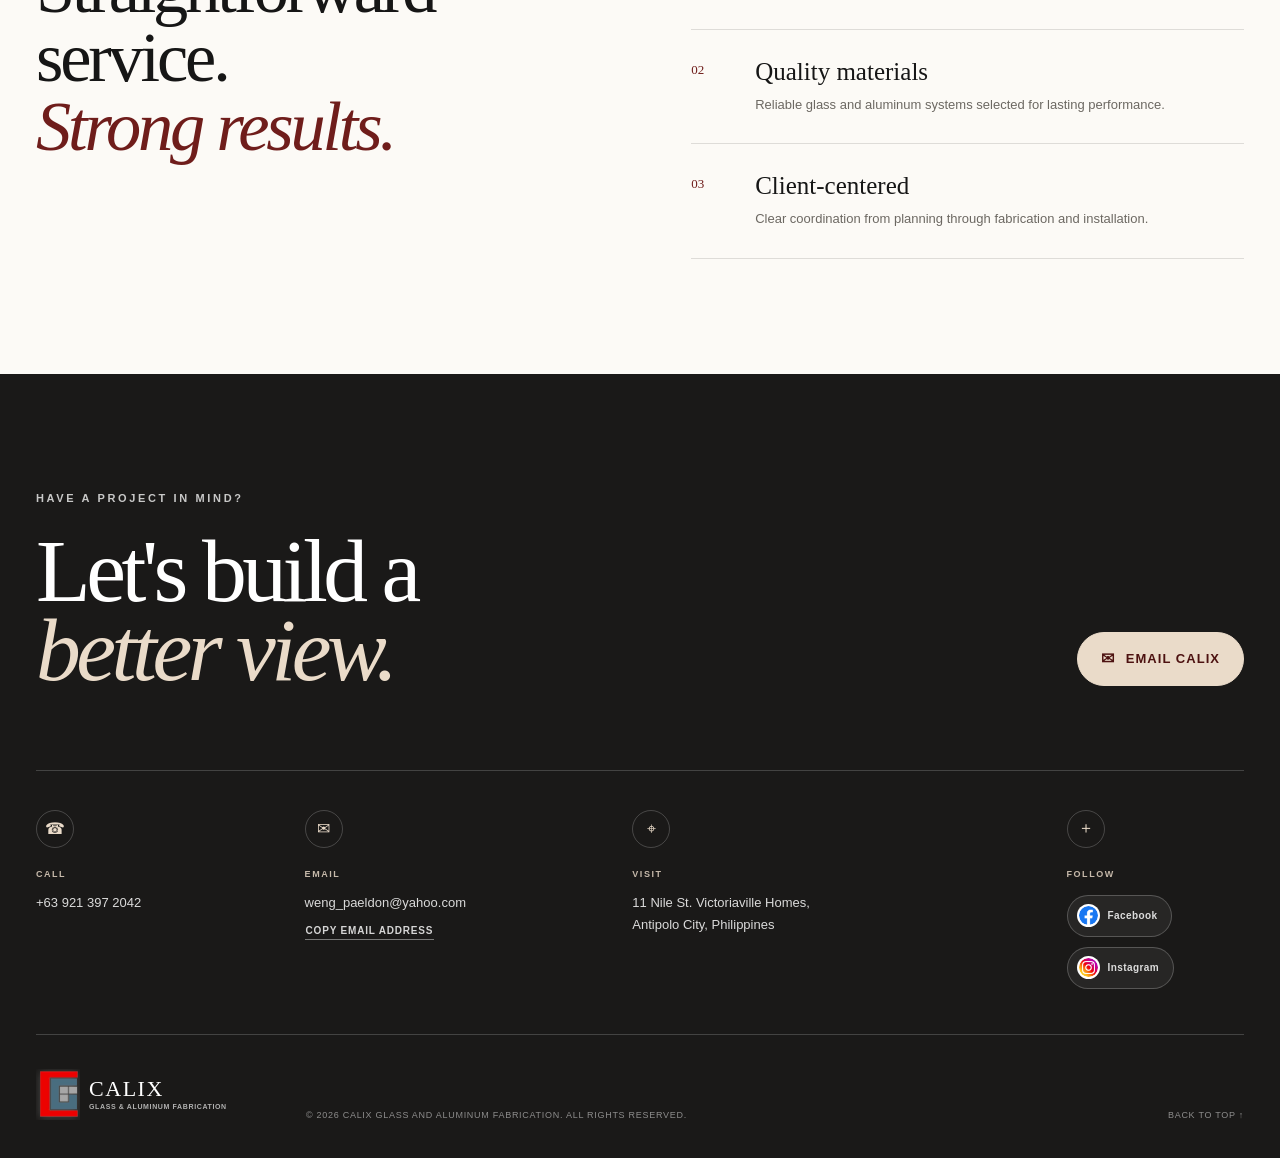
==== commit be62562d: "Add files via upload" ====
--- a/index.html
+++ b/index.html
@@ -36,7 +36,7 @@
 
   <section class="hero" id="home">
     <div class="hero-media" aria-hidden="true"><img src="assets/png6.PNG" alt=""></div><div class="hero-shade"></div>
-    <div class="hero-content shell"><p class="eyebrow light">Glass · Aluminum · Fabrication</p><h1>Better views.<br><em>Built to last.</em></h1><p class="hero-copy">Precision glass and aluminum solutions for homes, storefronts, and architectural projects across Antipolo and beyond.</p><div class="hero-actions"><a class="button" href="#contact">Start a project <span aria-hidden="true">↗</span></a><a class="text-link light-link" href="#projects">Explore our work <span aria-hidden="true">↓</span></a></div></div>
+    <div class="hero-content shell"><p class="eyebrow light">Glass · Aluminum · Fabrication</p><h1>Building a better view<br><em>of quality service.</em></h1><p class="hero-copy">Precision glass and aluminum solutions for homes, storefronts, and architectural projects across Antipolo and beyond.</p><div class="hero-actions"><a class="button" href="#contact">Start a project <span aria-hidden="true">↗</span></a><a class="text-link light-link" href="#projects">Explore our work <span aria-hidden="true">↓</span></a></div></div>
     <div class="hero-foot shell"><span>Established 2017</span><span>Antipolo City, Philippines</span></div>
   </section>
 
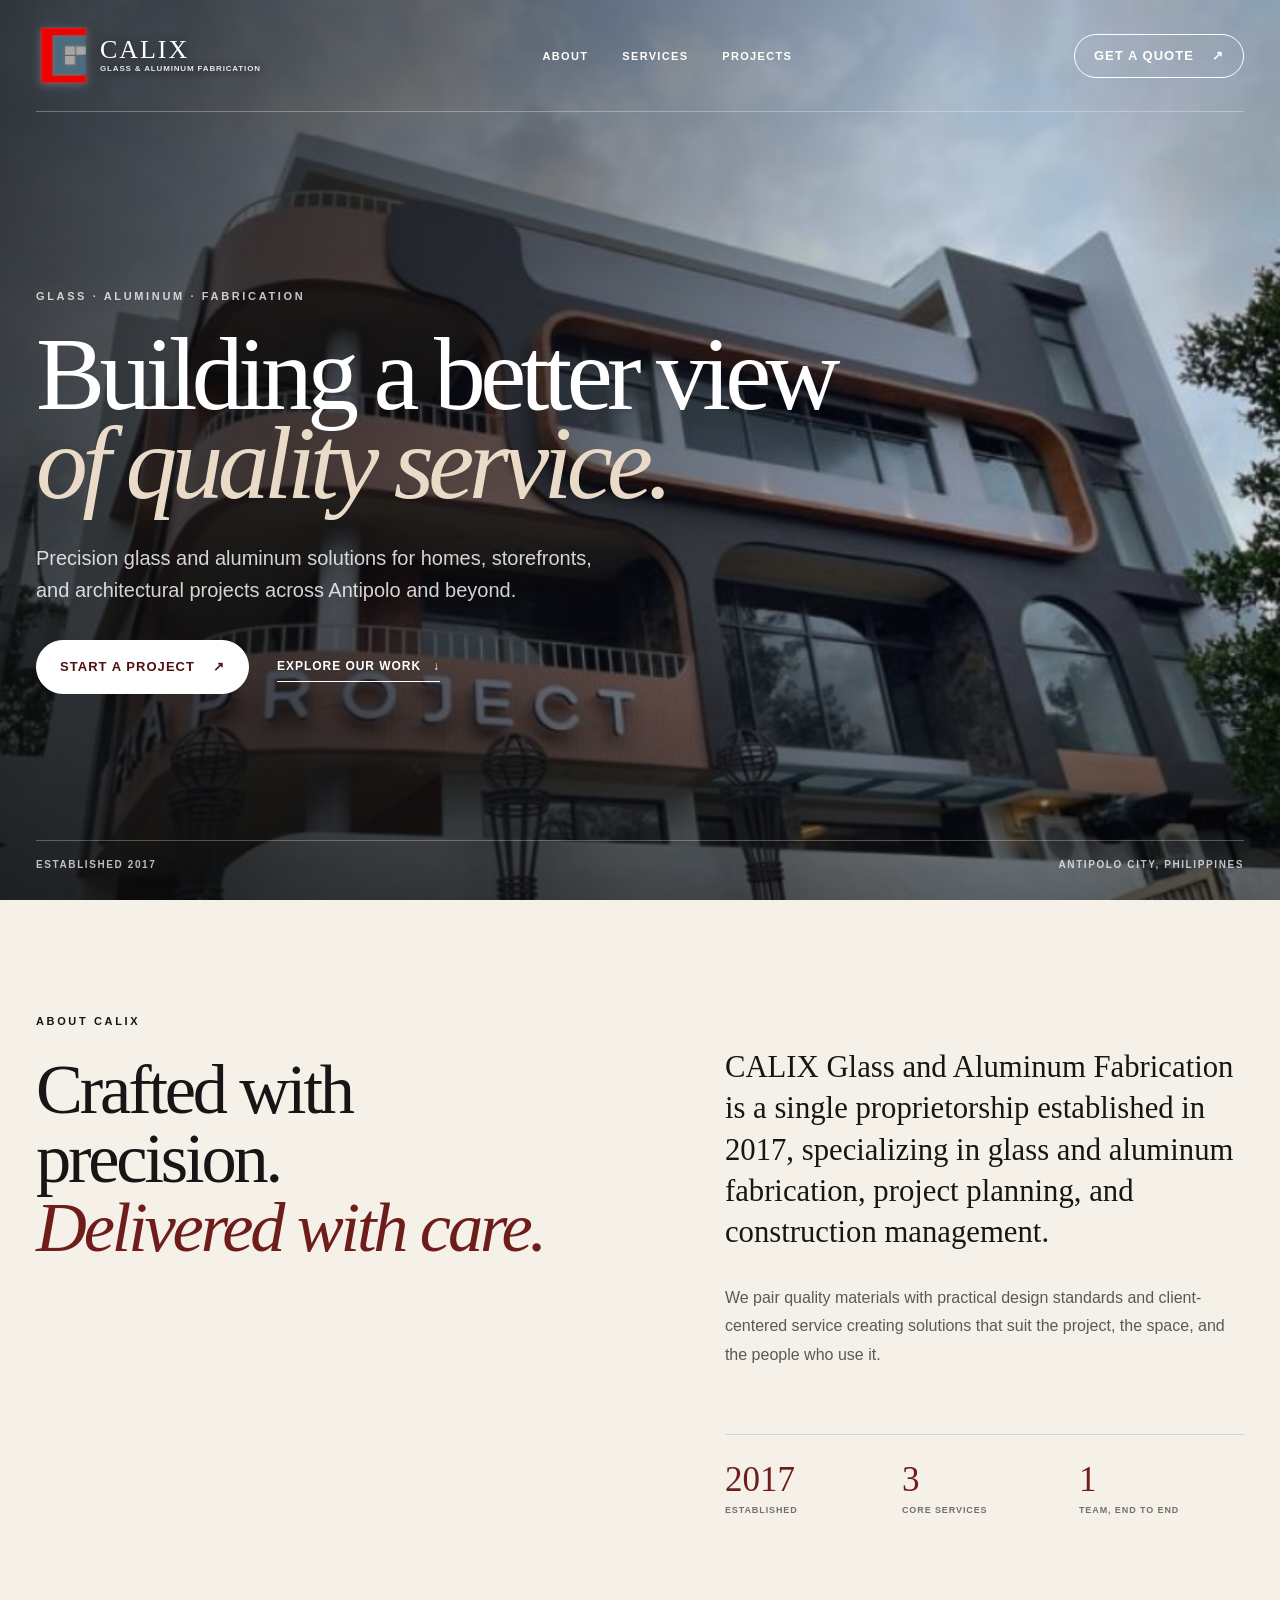
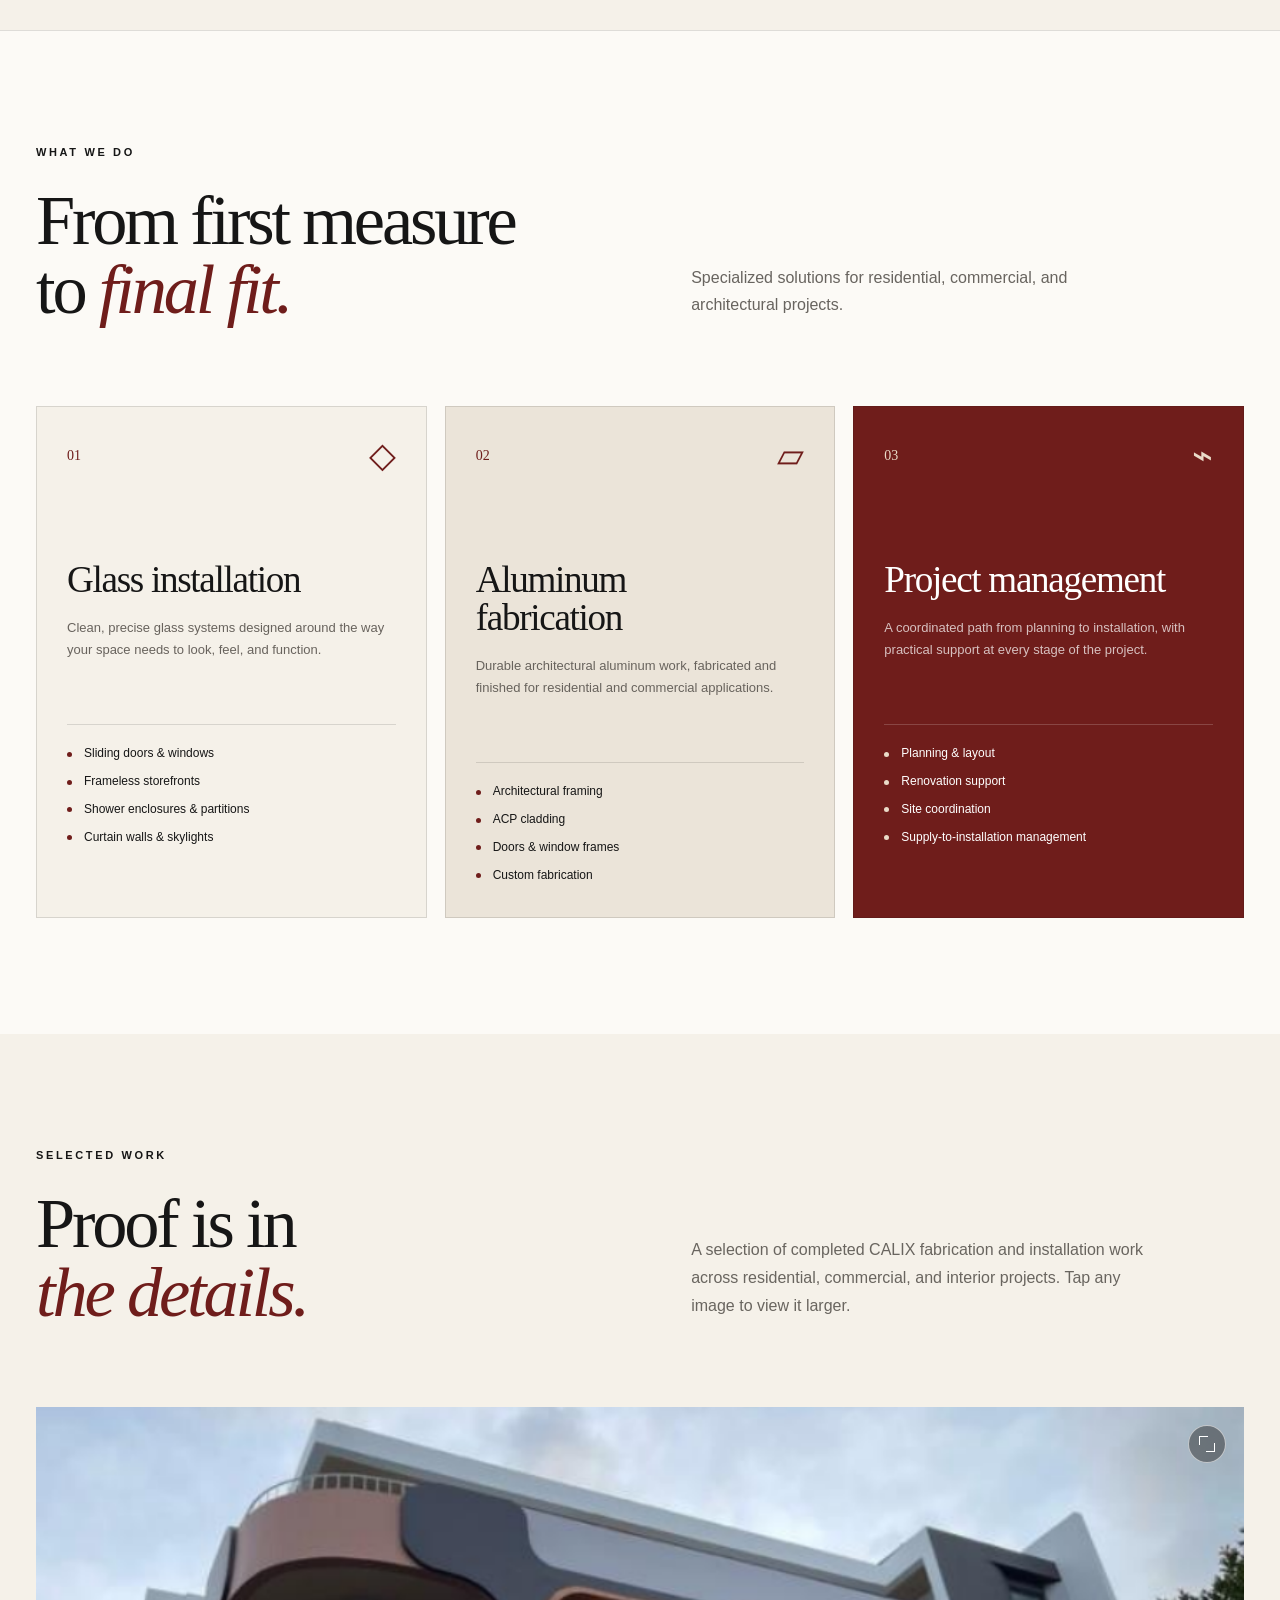
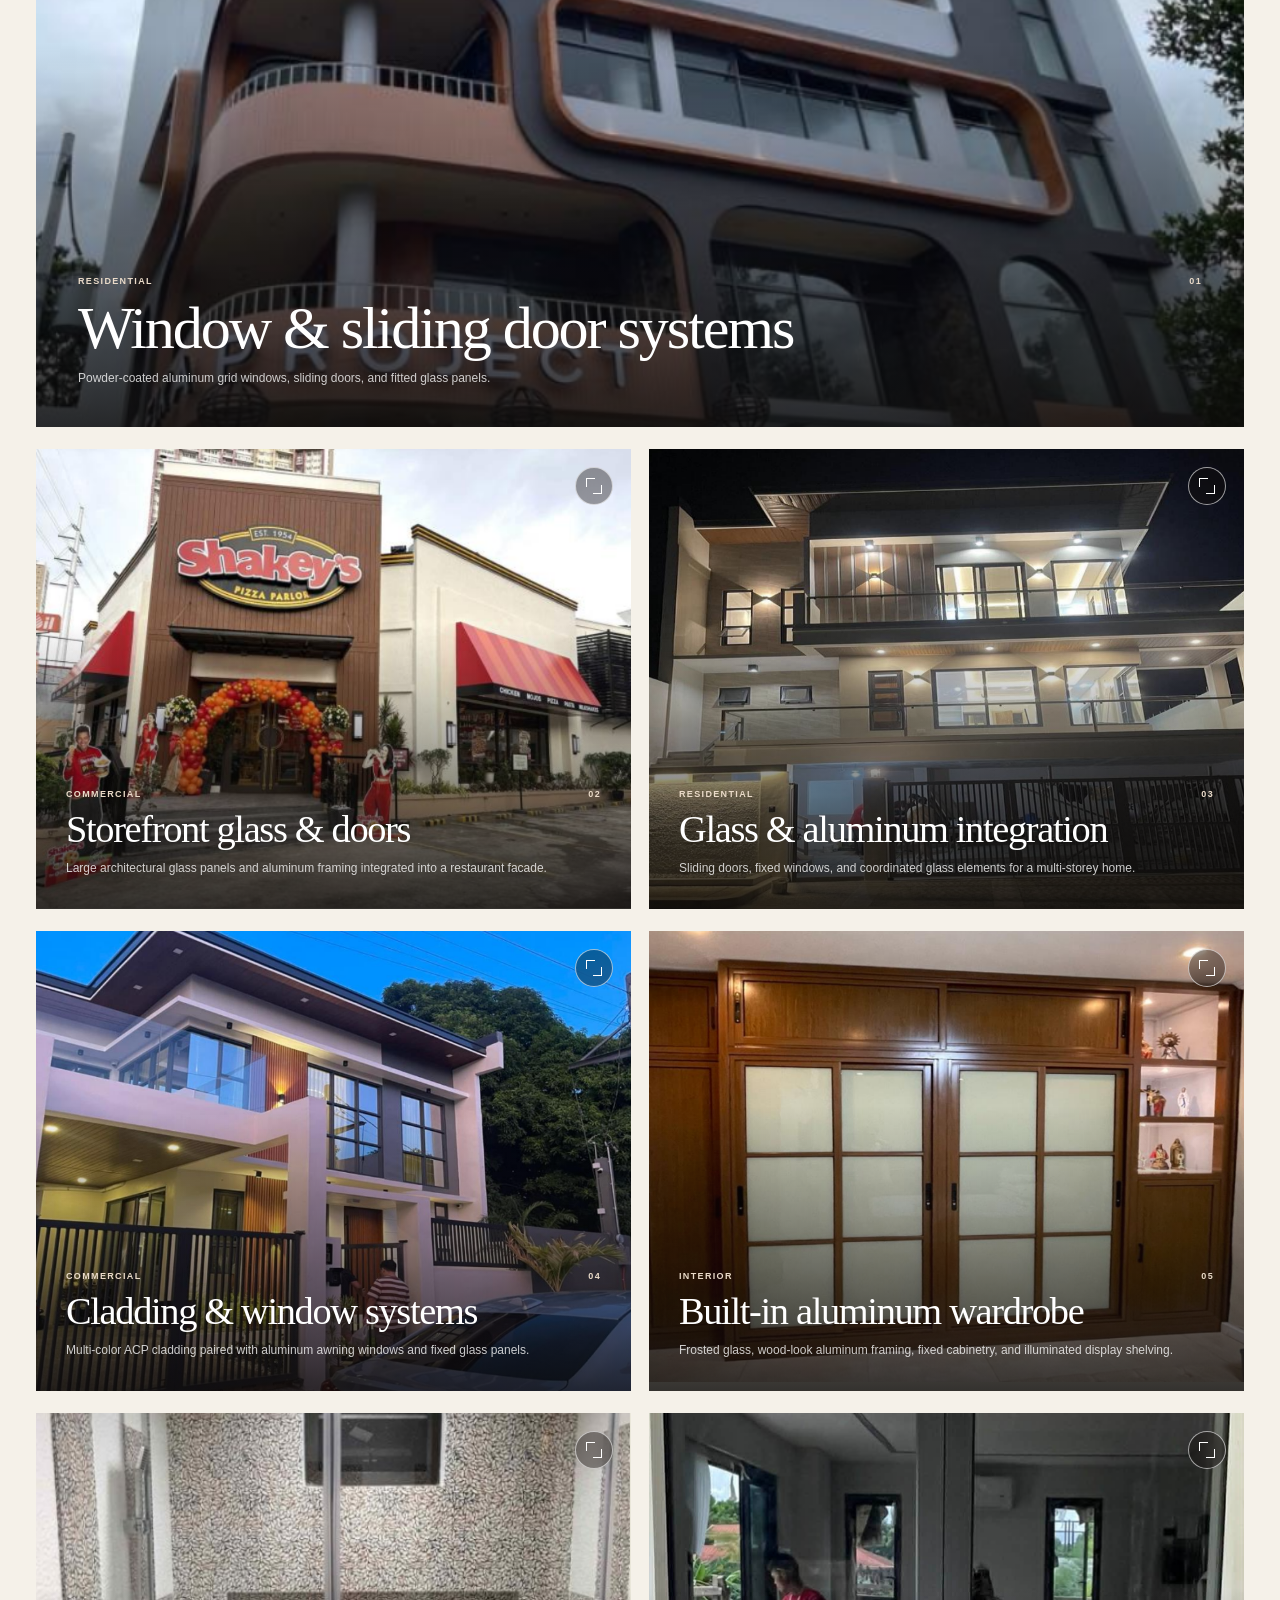
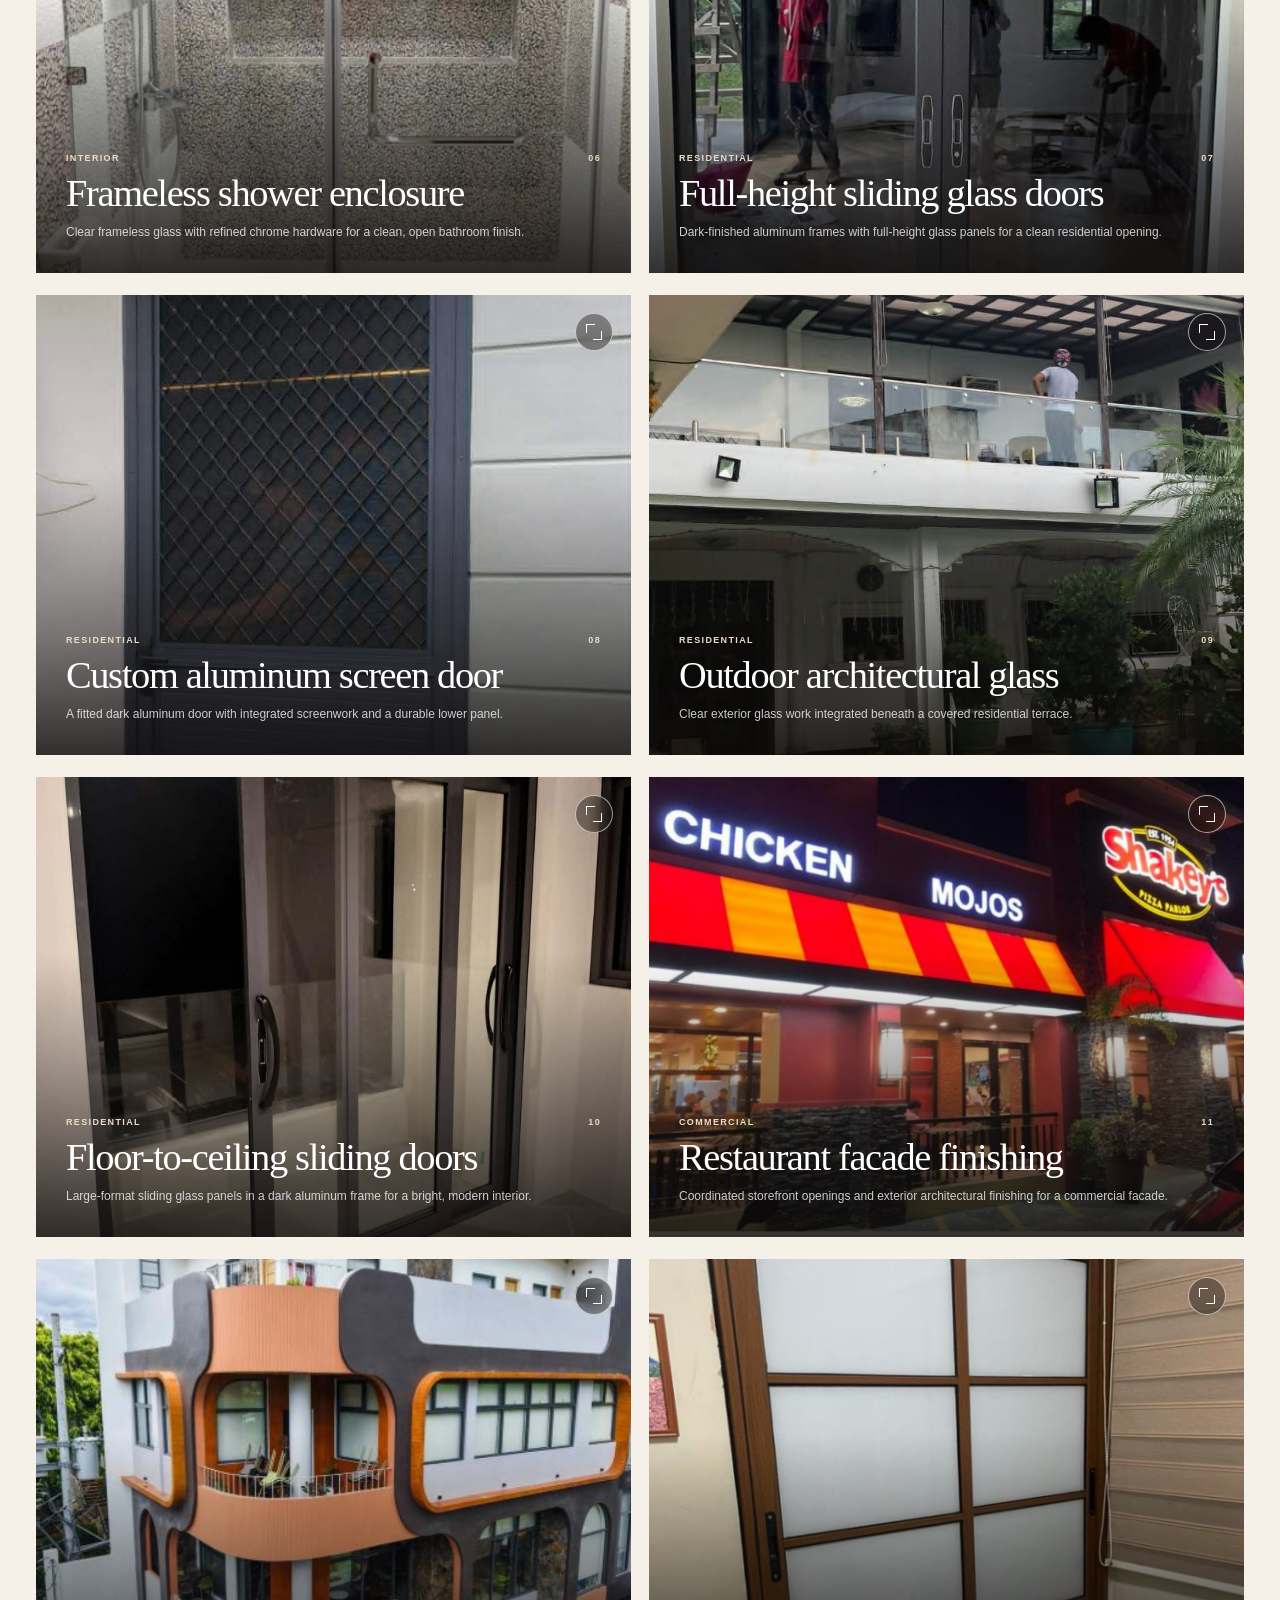
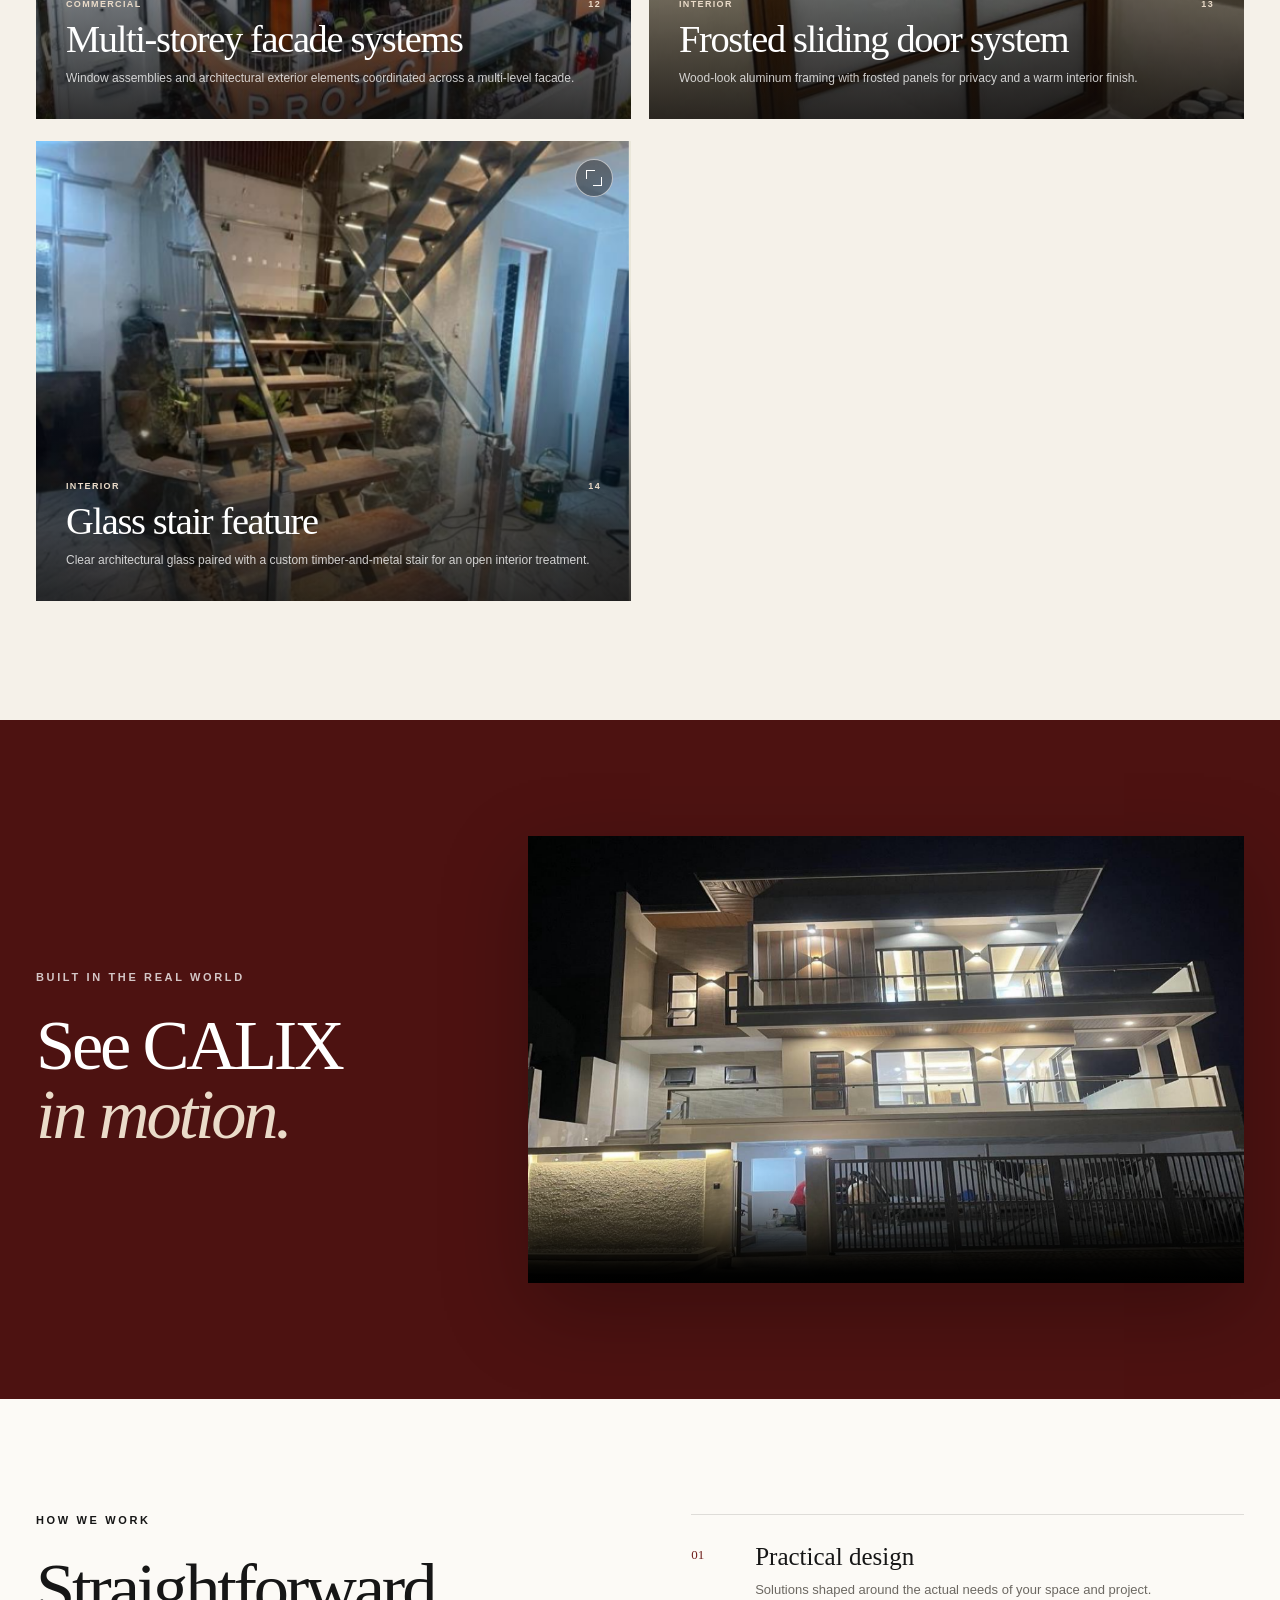
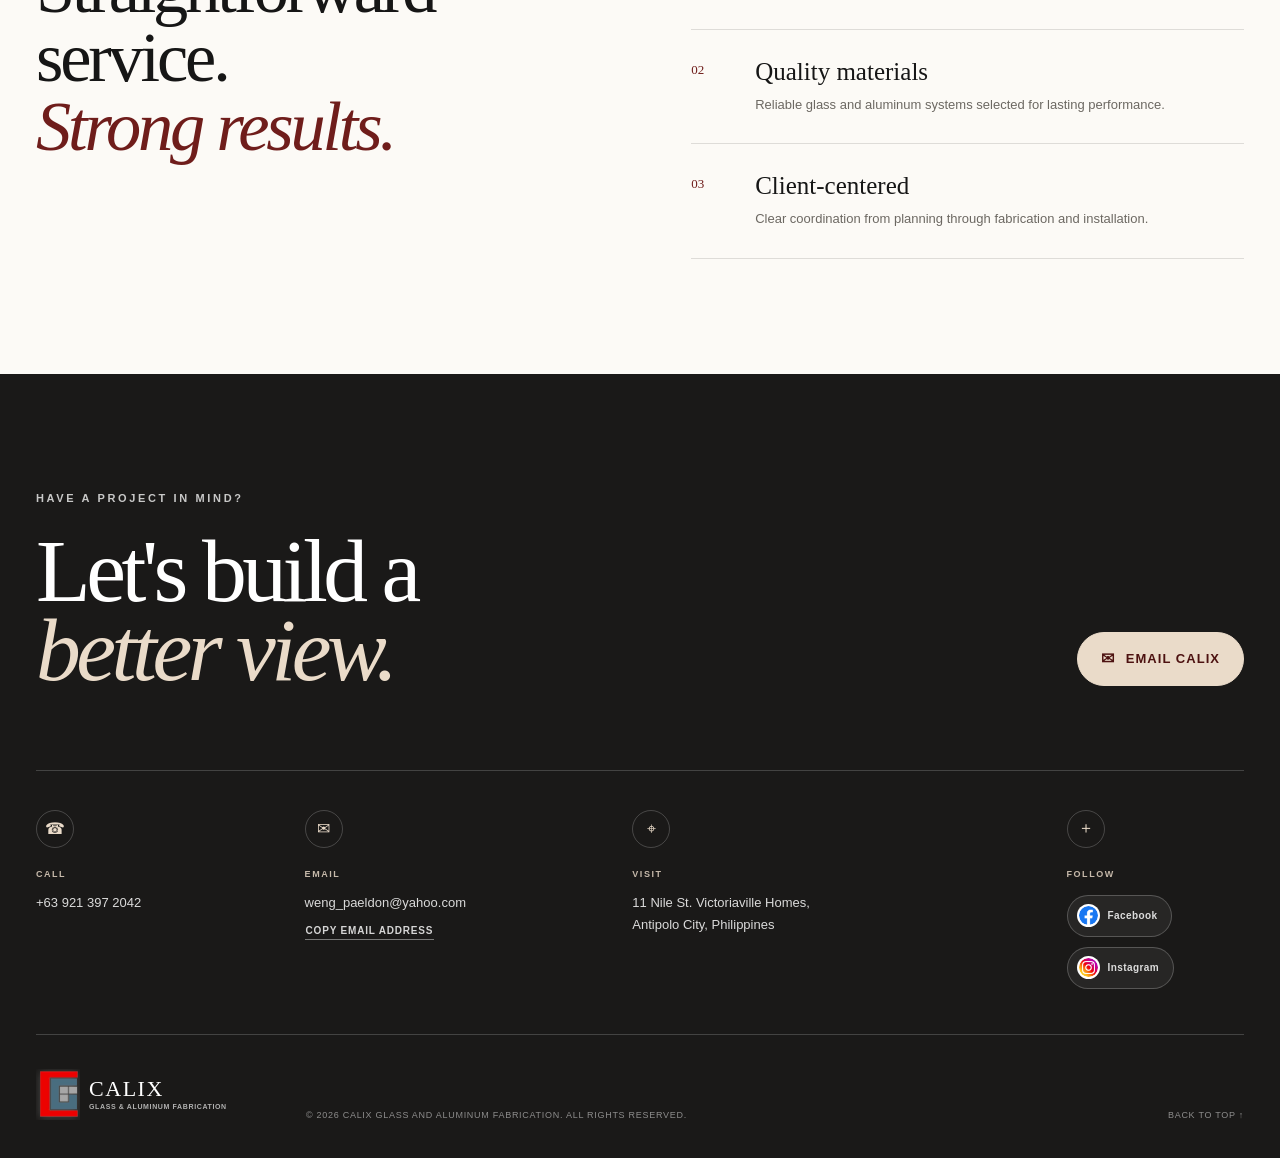
==== commit e208ae60: "Update index.html" ====
--- a/index.html
+++ b/index.html
@@ -40,7 +40,7 @@
     <div class="hero-foot shell"><span>Established 2017</span><span>Antipolo City, Philippines</span></div>
   </section>
 
-  <section class="about section-pad" id="about"><div class="shell about-grid"><div><p class="eyebrow">About CALIX</p><h2 class="display-heading">Crafted with precision.<br><em>Delivered with care.</em></h2></div><div class="about-copy"><p class="lead">CALIX Glass and Aluminum Fabrication is a single proprietorship established in 2017, specializing in glass and aluminum fabrication, project planning, and construction management.</p><p>We pair quality materials with practical design standards and client-centered service—creating solutions that suit the project, the space, and the people who use it.</p><div class="stat-row"><div><strong>2017</strong><span>Established</span></div><div><strong>3</strong><span>Core services</span></div><div><strong>1</strong><span>Team, end to end</span></div></div></div></div></section>
+  <section class="about section-pad" id="about"><div class="shell about-grid"><div><p class="eyebrow">About CALIX</p><h2 class="display-heading">Crafted with precision.<br><em>Delivered with care.</em></h2></div><div class="about-copy"><p class="lead">CALIX Glass and Aluminum Fabrication is a single proprietorship established in 2017, specializing in glass and aluminum fabrication, project planning, and construction management.</p><p>We pair quality materials with practical design standards and client-centered service creating solutions that suit the project, the space, and the people who use it.</p><div class="stat-row"><div><strong>2017</strong><span>Established</span></div><div><strong>3</strong><span>Core services</span></div><div><strong>1</strong><span>Team, end to end</span></div></div></div></div></section>
 
   <section class="services section-pad" id="services"><div class="shell"><div class="section-intro"><p class="eyebrow">What we do</p><h2 class="display-heading">From first measure<br>to <em>final fit.</em></h2><p>Specialized solutions for residential, commercial, and architectural projects.</p></div><div class="service-grid">
     <article class="service-card"><div class="service-card-top"><span class="service-number">01</span><span class="service-mark" aria-hidden="true">◇</span></div><h3>Glass installation</h3><p>Clean, precise glass systems designed around the way your space needs to look, feel, and function.</p><ul><li>Sliding doors &amp; windows</li><li>Frameless storefronts</li><li>Shower enclosures &amp; partitions</li><li>Curtain walls &amp; skylights</li></ul></article>
